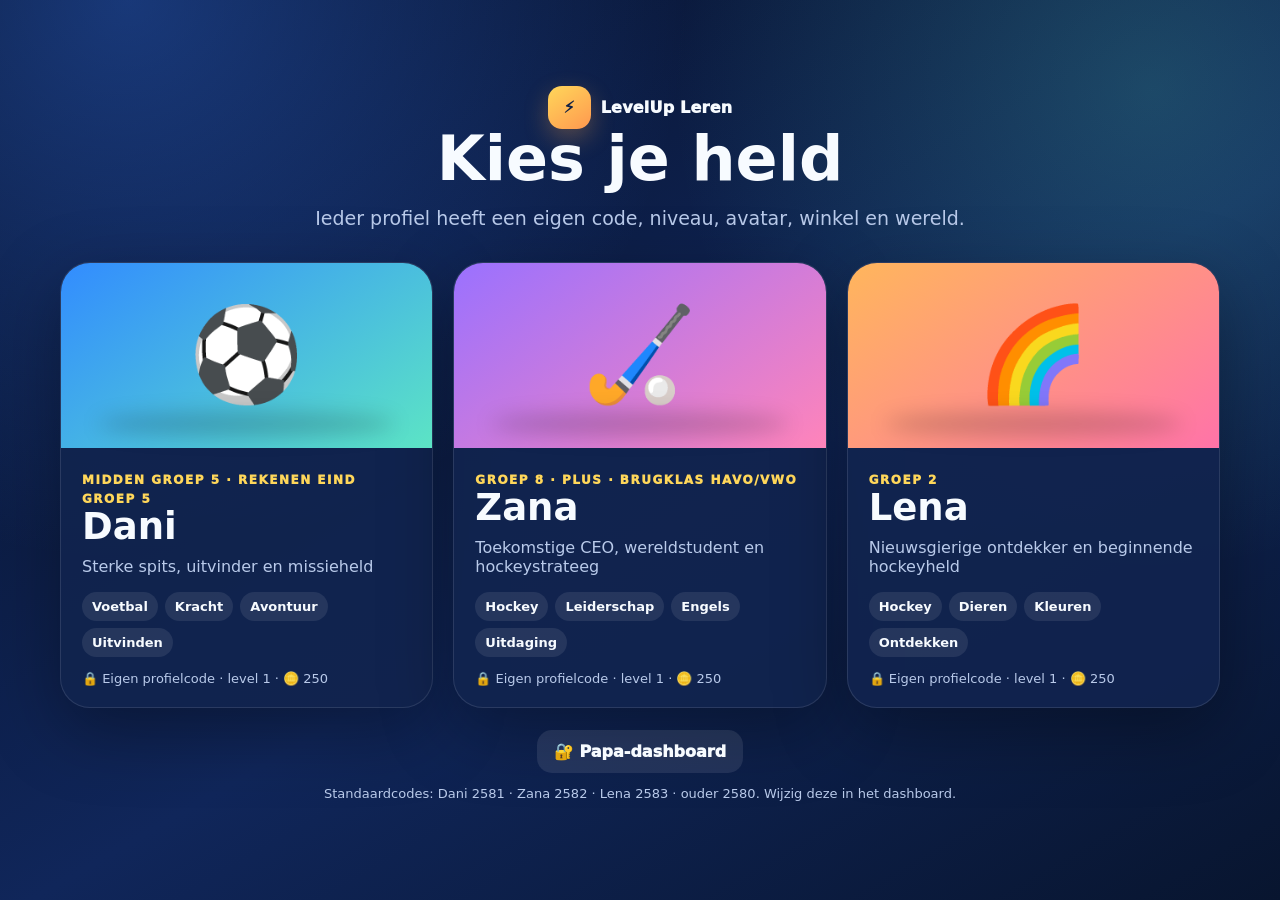
==== START-HIER.html @ 546d7b0c "v2" ====
<!doctype html>
<html lang="nl">
<head>
  <meta charset="utf-8">
  <meta name="viewport" content="width=device-width, initial-scale=1, viewport-fit=cover">
  <meta name="theme-color" content="#0b1535">
  <meta name="description" content="LevelUp Leren: adaptief leren, verhalen, spellen, avatars en een ouderdashboard voor Dani, Zana en Lena.">
  <title>LevelUp Leren</title>
  
  
  <style>:root{
 --bg:#071129;--bg2:#10265a;--panel:rgba(17,36,78,.94);--panel2:#173773;--ink:#f7fbff;--muted:#b9caea;
 --gold:#ffd75a;--mint:#56e2c1;--pink:#ff7eb3;--purple:#8f7cff;--orange:#ff984f;--red:#ff6f7f;
 --line:rgba(255,255,255,.11);--shadow:0 22px 70px rgba(0,0,0,.34);--r:24px;--nav:86px;
}
*{box-sizing:border-box}html{min-height:100%;background:var(--bg);scroll-behavior:smooth}body{margin:0;min-height:100vh;font-family:Inter,ui-rounded,"Segoe UI",system-ui,-apple-system,sans-serif;color:var(--ink);background:radial-gradient(circle at 10% 0,rgba(54,123,255,.36),transparent 35rem),radial-gradient(circle at 90% 10%,rgba(86,226,193,.2),transparent 30rem),linear-gradient(150deg,var(--bg),var(--bg2) 56%,#08152f);overflow-x:hidden}button,input,select,textarea{font:inherit}button{color:inherit}.hidden{display:none!important}a{color:inherit}.muted{color:var(--muted)}.eyebrow{font-size:12px;font-weight:950;letter-spacing:1.5px;text-transform:uppercase;color:var(--gold)}h1,h2,h3,p{margin-top:0}h1{font-size:clamp(32px,6vw,62px);line-height:.98;margin-bottom:14px}h2{font-size:clamp(24px,3.8vw,37px);line-height:1.08;margin-bottom:10px}h3{font-size:19px;margin-bottom:8px}.lead{font-size:clamp(16px,2vw,19px);line-height:1.55;color:var(--muted)}
#ambient{position:fixed;inset:0;pointer-events:none;overflow:hidden;z-index:-1}#ambient:before,#ambient:after{content:"";position:absolute;border-radius:50%;filter:blur(4px);opacity:.4;animation:drift 14s ease-in-out infinite alternate}#ambient:before{width:260px;height:260px;background:rgba(143,124,255,.18);left:-80px;top:28%}#ambient:after{width:340px;height:340px;background:rgba(86,226,193,.12);right:-140px;bottom:3%;animation-duration:19s}@keyframes drift{to{transform:translate(70px,-45px) scale(1.15)}}
.app-shell{min-height:100vh;padding-bottom:calc(var(--nav) + env(safe-area-inset-bottom))}.topbar{position:sticky;top:0;z-index:30;display:flex;align-items:center;justify-content:space-between;gap:12px;padding:max(12px,env(safe-area-inset-top)) 18px 12px;background:rgba(5,13,33,.82);backdrop-filter:blur(20px);border-bottom:1px solid var(--line)}.brand{display:flex;align-items:center;gap:10px;font-weight:950;letter-spacing:.2px}.brand-mark{width:43px;height:43px;border-radius:14px;display:grid;place-items:center;color:#102044;background:linear-gradient(145deg,var(--gold),var(--orange));box-shadow:0 9px 24px rgba(255,167,70,.3)}.top-actions,.row-actions{display:flex;gap:8px;align-items:center}.content{width:min(1240px,calc(100% - 28px));margin:0 auto;padding:24px 0 44px}.card{position:relative;background:linear-gradient(145deg,rgba(25,56,116,.96),rgba(13,31,69,.97));border:1px solid var(--line);border-radius:var(--r);box-shadow:var(--shadow);padding:22px;overflow:hidden}.card.soft{box-shadow:none;background:rgba(255,255,255,.065)}.glass{background:rgba(255,255,255,.075);border:1px solid var(--line);border-radius:18px;padding:15px}.grid-2{display:grid;grid-template-columns:1fr 1fr;gap:18px}.grid-3{display:grid;grid-template-columns:repeat(3,1fr);gap:16px}.grid-4{display:grid;grid-template-columns:repeat(4,1fr);gap:14px}.section-head{display:flex;justify-content:space-between;align-items:flex-end;gap:14px;margin:28px 2px 13px}.section-head p{margin:0}.primary,.ghost,.danger,.answer,.nav-btn,.profile-tile,.shop-item,.game-tile{border:0;cursor:pointer}.primary,.ghost,.danger{border-radius:15px;padding:12px 17px;font-weight:950;transition:.18s}.primary{background:linear-gradient(135deg,var(--gold),var(--orange));color:#16213e;box-shadow:0 10px 24px rgba(255,176,60,.26)}.primary:hover,.ghost:hover,.shop-item:hover,.game-tile:hover{transform:translateY(-2px)}.primary:disabled,.ghost:disabled{opacity:.42;cursor:not-allowed;transform:none}.ghost{background:rgba(255,255,255,.09)}.danger{background:rgba(255,111,127,.14);color:#ffd8de}.icon-btn{width:44px;height:44px;border:0;border-radius:14px;background:rgba(255,255,255,.09);font-size:20px;cursor:pointer}.pill,.tag{display:inline-flex;align-items:center;gap:6px;border-radius:99px;padding:7px 10px;background:rgba(255,255,255,.085);font-size:13px;font-weight:850}.tag-row{display:flex;flex-wrap:wrap;gap:7px}.progress{height:13px;background:rgba(255,255,255,.1);border-radius:99px;overflow:hidden}.progress>span{display:block;width:var(--w,0%);height:100%;border-radius:inherit;background:linear-gradient(90deg,var(--mint),var(--gold));transition:width .5s}.stat-grid{display:grid;grid-template-columns:repeat(4,1fr);gap:12px}.stat{background:rgba(255,255,255,.07);padding:15px;border-radius:17px}.stat strong{display:block;font-size:28px}.stat small{color:var(--muted)}
.profile-screen{min-height:100vh;display:grid;place-items:center;padding:24px}.profile-wrap{width:min(1160px,100%);text-align:center}.profile-grid{display:grid;grid-template-columns:repeat(3,1fr);gap:20px;margin-top:28px}.profile-tile{text-align:left;padding:0;border-radius:30px;overflow:hidden;background:var(--panel);border:1px solid var(--line);box-shadow:var(--shadow);transition:.2s}.profile-tile:hover{transform:translateY(-7px)}.profile-art{height:185px;display:grid;place-items:center;font-size:92px;position:relative}.profile-art:after{content:"";position:absolute;inset:auto 10% 12px;height:24px;border-radius:50%;background:rgba(0,0,0,.18);filter:blur(10px)}.profile-tile.dani .profile-art{background:linear-gradient(145deg,#328cff,#5ce4c5)}.profile-tile.zana .profile-art{background:linear-gradient(145deg,#9a71ff,#ff84ba)}.profile-tile.lena .profile-art{background:linear-gradient(145deg,#ffb65c,#ff73a8)}.profile-body{padding:21px}.lock-note{display:flex;align-items:center;gap:8px;margin-top:14px;color:var(--muted);font-size:13px}
.hero{display:grid;grid-template-columns:1.38fr .62fr;gap:18px;margin-bottom:18px}.hero-copy{min-height:260px}.hero-copy:after{content:"";position:absolute;width:250px;height:250px;right:-70px;bottom:-100px;border-radius:50%;background:radial-gradient(circle,rgba(255,215,90,.42),transparent 67%)}.hero-avatar{display:grid;place-items:center;text-align:center}.avatar-bubble{width:180px;height:180px;border-radius:50%;display:grid;place-items:center;background:linear-gradient(145deg,rgba(255,255,255,.18),rgba(255,255,255,.04));border:1px solid var(--line);position:relative}.avatar-bubble .avatar{transform:scale(1.25);animation:idle 2.6s ease-in-out infinite}@keyframes idle{50%{transform:scale(1.25) translateY(-7px) rotate(1deg)}}.hero-stats{display:grid;grid-template-columns:repeat(3,1fr);gap:10px;margin-top:18px;max-width:680px}.hero-stat{display:flex;gap:10px;align-items:center;padding:12px 13px;border-radius:17px;background:rgba(255,255,255,.075)}.hero-stat strong{display:block;font-size:21px}.hero-stat small{color:var(--muted)}
.daily-list{display:grid;gap:10px}.mission{display:grid;grid-template-columns:52px 1fr auto;gap:12px;align-items:center;padding:12px;border-radius:18px;background:rgba(255,255,255,.065);border:1px solid transparent;transition:.18s}.mission:hover{border-color:rgba(255,215,90,.35)}.mission.done{opacity:.72}.mission-icon{width:50px;height:50px;display:grid;place-items:center;border-radius:16px;background:rgba(255,255,255,.1);font-size:25px}.mission strong{display:block}.mission small{color:var(--muted)}.mission .primary,.mission .ghost{padding:9px 12px}.activity-strip{display:flex;gap:9px;overflow:auto;padding:2px 0 8px}.activity-strip::-webkit-scrollbar{height:7px}.activity-strip::-webkit-scrollbar-thumb{background:rgba(255,255,255,.15);border-radius:99px}.activity-card{min-width:190px;flex:0 0 190px;padding:16px;border-radius:18px;background:rgba(255,255,255,.065);border:1px solid var(--line);cursor:pointer;transition:.18s}.activity-card:hover{transform:translateY(-3px);background:rgba(255,255,255,.095)}.activity-card .big{font-size:38px;margin-bottom:8px}.activity-card small{color:var(--muted)}
.bottom-nav{position:fixed;z-index:40;left:50%;bottom:max(9px,env(safe-area-inset-bottom));transform:translateX(-50%);width:min(770px,calc(100% - 18px));display:grid;grid-template-columns:repeat(6,1fr);gap:4px;padding:7px;border-radius:21px;background:rgba(5,13,33,.91);border:1px solid var(--line);backdrop-filter:blur(20px);box-shadow:var(--shadow)}.nav-btn{background:transparent;color:var(--muted);border-radius:14px;padding:7px 4px;font-size:11px;font-weight:850}.nav-btn span{display:block;font-size:20px;margin-bottom:2px}.nav-btn.active{background:rgba(255,255,255,.1);color:var(--ink)}
.task-shell{width:min(980px,calc(100% - 24px));margin:0 auto;padding:18px 0 78px}.task-top{display:flex;gap:12px;align-items:center;margin-bottom:14px}.task-top .progress{flex:1}.timer{font-variant-numeric:tabular-nums;font-weight:950;min-width:66px;text-align:right}.task-card{padding:clamp(18px,4vw,34px)}.task-meta{display:flex;flex-wrap:wrap;gap:7px;margin-bottom:14px}.question-count{display:flex;gap:5px;flex-wrap:wrap;margin:12px 0 20px}.question-dot{width:18px;height:8px;border-radius:99px;background:rgba(255,255,255,.12)}.question-dot.current{background:var(--gold);transform:scaleY(1.5)}.question-dot.good{background:var(--mint)}.question-dot.bad{background:var(--red)}.question-box{font-size:clamp(25px,4vw,42px);line-height:1.18;margin:13px 0 18px}.answer-grid{display:grid;gap:10px}.answer{padding:15px 17px;text-align:left;border-radius:16px;background:rgba(255,255,255,.08);border:2px solid transparent;font-weight:850}.answer:hover{border-color:rgba(255,215,90,.42)}.answer.selected{border-color:var(--gold);background:rgba(255,215,90,.13)}.answer.correct{border-color:var(--mint);background:rgba(86,226,193,.14)}.answer.wrong{border-color:var(--red);background:rgba(255,111,127,.13)}.answer-input{width:100%;padding:16px 17px;border-radius:16px;background:rgba(4,13,33,.52);border:2px solid var(--line);color:var(--ink);font-size:22px}.feedback{margin:15px 0;padding:14px 16px;border-radius:16px;line-height:1.5}.feedback.good{background:rgba(86,226,193,.14);border:1px solid rgba(86,226,193,.35)}.feedback.bad{background:rgba(255,111,127,.12);border:1px solid rgba(255,111,127,.34)}.task-actions{display:flex;justify-content:space-between;align-items:center;gap:12px;margin-top:18px}.story{font-family:Georgia,"Times New Roman",serif;font-size:clamp(18px,2.6vw,22px);line-height:1.75;background:#fffdf4;color:#1d2a3d;padding:clamp(20px,4vw,36px);border-radius:21px;max-height:58vh;overflow:auto;box-shadow:inset 0 0 0 1px #e7dfc5}.story.zana{font-size:clamp(17px,2vw,20px);line-height:1.78}.story.lena{font-family:Inter,ui-rounded,sans-serif;font-size:clamp(22px,4vw,30px);line-height:1.6;text-align:center}.story p{margin-bottom:1.05em}.reading-tools{display:flex;flex-wrap:wrap;gap:9px;margin-top:13px}.pace{padding:9px 12px;border-radius:13px;background:rgba(255,255,255,.07);color:var(--muted)}
.focus-stage{height:min(58vh,470px);min-height:330px;position:relative;border-radius:22px;overflow:hidden;background:linear-gradient(180deg,#8cd7ff,#c7efff 53%,#73c57d 54%);border:1px solid var(--line)}.focus-target{position:absolute;width:76px;height:76px;border:0;border-radius:50%;display:grid;place-items:center;font-size:47px;background:rgba(255,255,255,.9);box-shadow:0 12px 28px rgba(0,0,0,.24);cursor:pointer;transition:left .2s,top .2s,transform .12s}.focus-target:active{transform:scale(.82)}.focus-face{animation:wobble .65s infinite alternate}@keyframes wobble{to{transform:rotate(9deg) scale(1.08)}}.focus-hud{display:grid;grid-template-columns:repeat(3,1fr);gap:10px;margin:12px 0}.focus-hud .stat{text-align:center}
.games-grid{display:grid;grid-template-columns:repeat(4,1fr);gap:14px}.game-tile{padding:18px;text-align:left;border-radius:21px;background:linear-gradient(145deg,rgba(255,255,255,.105),rgba(255,255,255,.045));border:1px solid var(--line);transition:.18s}.game-tile .big{font-size:44px}.game-board{display:grid;gap:8px;margin:20px auto;max-width:560px}.ttt{grid-template-columns:repeat(3,1fr);max-width:390px}.ttt button{aspect-ratio:1;border:0;border-radius:17px;background:rgba(255,255,255,.1);font-size:55px;cursor:pointer}.connect{grid-template-columns:repeat(7,1fr);background:#2671dd;padding:10px;border-radius:18px}.connect button{aspect-ratio:1;border:0;border-radius:50%;background:#eaf3ff;box-shadow:inset 0 3px 7px rgba(0,0,0,.2);cursor:pointer}.connect button.p1{background:#ffda4d}.connect button.p2{background:#ff6177}.sudoku{grid-template-columns:repeat(var(--n,4),1fr);max-width:520px}.sudoku input{width:100%;aspect-ratio:1;text-align:center;border:1px solid rgba(255,255,255,.18);background:rgba(255,255,255,.08);color:var(--ink);font-size:24px;border-radius:8px}.sudoku input.fixed{background:rgba(255,215,90,.18);font-weight:950}.memory{grid-template-columns:repeat(4,1fr);max-width:520px}.memory button{aspect-ratio:1;border:0;border-radius:16px;background:rgba(255,255,255,.1);font-size:34px;cursor:pointer;transform-style:preserve-3d}.memory button.open{background:rgba(255,255,255,.9)}
.market-layout{display:grid;grid-template-columns:1.15fr .85fr;gap:18px}.avatar-studio{min-height:420px;display:grid;place-items:center;background:radial-gradient(circle at 50% 35%,rgba(255,255,255,.18),transparent 13rem),linear-gradient(180deg,#88c9ff,#dccdff 52%,#f6d8bc 53%);border-radius:22px;position:relative;overflow:hidden}.avatar{width:145px;height:245px;position:relative;filter:drop-shadow(0 15px 12px rgba(0,0,0,.23))}.avatar .head{position:absolute;left:37px;top:12px;width:72px;height:83px;border-radius:48% 48% 45% 45%;background:var(--skin,#d99b6c);z-index:3}.avatar .hair{position:absolute;left:31px;top:3px;width:84px;height:44px;border-radius:50% 50% 30% 30%;background:var(--hair,#50301d);z-index:5}.avatar .eyes{position:absolute;left:49px;top:48px;width:48px;display:flex;justify-content:space-between;z-index:6}.avatar .eyes i{width:7px;height:9px;border-radius:50%;background:#17213b}.avatar .mouth{position:absolute;left:62px;top:72px;width:22px;height:8px;border-bottom:3px solid #712f3a;border-radius:50%;z-index:6}.avatar .body{position:absolute;left:24px;top:91px;width:98px;height:92px;border-radius:25px 25px 12px 12px;background:var(--top,#3179ef);z-index:2}.avatar .legs{position:absolute;left:35px;top:174px;width:76px;height:67px;background:linear-gradient(90deg,var(--bottom,#233d73) 0 42%,transparent 42% 58%,var(--bottom,#233d73) 58%);z-index:1}.avatar .arms{position:absolute;left:8px;top:102px;width:130px;height:20px;border-radius:20px;background:linear-gradient(90deg,var(--skin,#d99b6c) 0 18%,transparent 18% 82%,var(--skin,#d99b6c) 82%);z-index:1}.avatar .accessory{position:absolute;left:41px;top:30px;font-size:55px;z-index:8}.avatar .pet{position:absolute;left:104px;top:188px;font-size:45px;z-index:8}.avatar .emote{position:absolute;left:-50px;top:22px;font-size:43px;animation:floaty 1.5s ease-in-out infinite alternate}@keyframes floaty{to{transform:translateY(-12px) rotate(8deg)}}.custom-controls{display:grid;grid-template-columns:1fr 1fr;gap:10px;margin-top:14px}.shop-tabs{display:flex;gap:7px;overflow:auto;margin-bottom:13px}.shop-grid{display:grid;grid-template-columns:repeat(3,1fr);gap:10px}.shop-item{padding:14px;border-radius:18px;text-align:center;background:rgba(255,255,255,.07);border:1px solid var(--line);transition:.18s}.shop-item .art{font-size:42px;min-height:54px}.shop-item.owned{border-color:rgba(86,226,193,.5)}.shop-item.equipped{background:rgba(86,226,193,.13)}.shop-item small{display:block;color:var(--muted);margin-top:4px}.world-grid{display:grid;grid-template-columns:repeat(5,1fr);gap:8px;min-height:360px;padding:14px;border-radius:22px;background:linear-gradient(#87d1ff 0 47%,#73bf70 48%);position:relative}.world-cell{min-height:82px;border:2px dashed rgba(255,255,255,.38);border-radius:14px;display:grid;place-items:center;font-size:42px;background:rgba(255,255,255,.08);cursor:pointer}.inventory{display:flex;gap:8px;overflow:auto;padding:8px 0}.inventory button{min-width:76px;padding:9px;border:0;border-radius:14px;background:rgba(255,255,255,.09);font-size:31px;cursor:pointer}.inventory button.selected{box-shadow:inset 0 0 0 3px var(--gold)}
.alert{padding:13px 15px;border-radius:16px;margin:9px 0;display:grid;grid-template-columns:auto 1fr auto;gap:11px;align-items:center}.alert.red{background:rgba(255,111,127,.13);border:1px solid rgba(255,111,127,.34)}.alert.amber{background:rgba(255,215,90,.12);border:1px solid rgba(255,215,90,.3)}.alert.green{background:rgba(86,226,193,.12);border:1px solid rgba(86,226,193,.3)}.traffic{width:16px;height:16px;border-radius:50%;background:currentColor}.table-wrap{overflow:auto;border-radius:17px}table{width:100%;border-collapse:collapse;min-width:780px}th,td{padding:12px 11px;text-align:left;border-bottom:1px solid rgba(255,255,255,.08)}th{font-size:12px;color:var(--muted);text-transform:uppercase;letter-spacing:.8px}.mini-chart{height:120px;display:flex;align-items:flex-end;gap:6px;padding-top:10px}.mini-chart i{flex:1;min-width:8px;border-radius:7px 7px 2px 2px;background:linear-gradient(var(--gold),var(--orange));height:var(--h,10%);position:relative}.mini-chart i:hover:after{content:attr(data-v);position:absolute;bottom:100%;left:50%;transform:translateX(-50%);background:#fff;color:#17213e;padding:4px 6px;border-radius:7px;font-size:11px;white-space:nowrap}.settings-grid{display:grid;grid-template-columns:1fr 1fr;gap:14px}label{display:grid;gap:7px;font-weight:850}label small{font-weight:500;color:var(--muted)}input,select,textarea{border:1px solid var(--line);border-radius:13px;padding:12px;background:#0b214e;color:var(--ink)}.toggle{display:flex;justify-content:space-between;align-items:center;gap:12px;padding:13px;border-radius:15px;background:rgba(255,255,255,.06)}
.modal-backdrop{position:fixed;inset:0;z-index:100;background:rgba(2,8,24,.8);backdrop-filter:blur(12px);display:grid;place-items:center;padding:20px}.modal{width:min(580px,100%);max-height:90vh;overflow:auto;text-align:center}.pin-dots{display:flex;justify-content:center;gap:10px;margin:18px 0}.pin-dot{width:17px;height:17px;border-radius:50%;background:rgba(255,255,255,.15)}.pin-dot.filled{background:var(--gold)}.keypad{display:grid;grid-template-columns:repeat(3,1fr);gap:9px;max-width:340px;margin:0 auto}.keypad button{height:58px;border:0;border-radius:16px;background:rgba(255,255,255,.09);font-size:22px;font-weight:950;cursor:pointer}.reward{position:fixed;inset:0;z-index:110;display:grid;place-items:center;background:rgba(2,8,24,.78);backdrop-filter:blur(12px);padding:20px}.reward-box{text-align:center;width:min(590px,100%)}.reward-icon{font-size:95px;animation:reward .8s both}@keyframes reward{0%{transform:scale(.1) rotate(-20deg)}65%{transform:scale(1.25) rotate(8deg)}100%{transform:scale(1)}}.confetti{position:fixed;top:-25px;width:10px;height:18px;border-radius:3px;z-index:120;animation:fall 1.8s linear forwards}@keyframes fall{to{transform:translateY(110vh) rotate(720deg)}}.coin-fly{position:fixed;z-index:130;font-size:28px;animation:coinFly .9s ease-in forwards}@keyframes coinFly{to{transform:translate(42vw,-48vh) scale(.4) rotate(360deg);opacity:0}}.toast{position:fixed;z-index:150;left:50%;bottom:95px;transform:translate(-50%,28px);opacity:0;pointer-events:none;max-width:calc(100% - 26px);background:#fff;color:#15213f;padding:12px 16px;border-radius:14px;box-shadow:var(--shadow);font-weight:850;transition:.22s}.toast.show{opacity:1;transform:translate(-50%,0)}
@media(max-width:980px){.grid-4,.games-grid{grid-template-columns:repeat(2,1fr)}.market-layout{grid-template-columns:1fr}.profile-grid{grid-template-columns:1fr 1fr}.hero{grid-template-columns:1fr}.hero-avatar{display:none}.shop-grid{grid-template-columns:repeat(4,1fr)}}
@media(max-width:720px){:root{--nav:78px}.content{width:calc(100% - 18px);padding-top:14px}.topbar{padding-left:10px;padding-right:10px}.card{padding:17px;border-radius:20px}.grid-2,.grid-3{grid-template-columns:1fr}.stat-grid{grid-template-columns:1fr 1fr}.profile-grid{grid-template-columns:1fr}.profile-art{height:145px}.profile-tile{display:grid;grid-template-columns:135px 1fr}.profile-art{height:100%}.hero-stats{grid-template-columns:1fr}.bottom-nav{grid-template-columns:repeat(6,1fr);width:calc(100% - 12px);padding:5px}.nav-btn{font-size:9px}.nav-btn span{font-size:19px}.mission{grid-template-columns:45px 1fr auto}.mission-icon{width:43px;height:43px}.task-actions{flex-direction:column;align-items:stretch}.task-actions button{width:100%}.games-grid,.grid-4{grid-template-columns:1fr 1fr}.shop-grid{grid-template-columns:repeat(3,1fr)}.world-cell{min-height:60px;font-size:32px}.settings-grid{grid-template-columns:1fr}.custom-controls{grid-template-columns:1fr}.story{max-height:62vh}.focus-stage{min-height:390px}}
@media(max-width:430px){.profile-tile{grid-template-columns:100px 1fr}.profile-art{font-size:60px}.profile-body{padding:16px}.games-grid,.grid-4,.shop-grid{grid-template-columns:1fr 1fr}.stat-grid{gap:8px}.stat{padding:12px}.stat strong{font-size:23px}.world-grid{grid-template-columns:repeat(4,1fr)}.bottom-nav .nav-btn:nth-child(5){display:none}.bottom-nav{grid-template-columns:repeat(5,1fr)}}
@media(prefers-reduced-motion:reduce){*,*:before,*:after{animation-duration:.001ms!important;transition-duration:.001ms!important}}
.alert.red .traffic{background:var(--red)}.alert.amber .traffic{background:var(--gold)}.alert.green .traffic{background:var(--mint)}
.activity-card strong,.activity-card small{display:block}
@media(max-width:720px){.section-head{flex-direction:column;align-items:flex-start}.section-head>p{max-width:100%}}
@media(max-width:430px){.bottom-nav .nav-btn:nth-child(5){display:block}.bottom-nav{grid-template-columns:repeat(6,1fr)}.nav-btn{font-size:8px;padding-left:1px;padding-right:1px}.nav-btn span{font-size:18px}}
</style>
</head>
<body>
  <div id="ambient" aria-hidden="true"></div>
  <div id="app"></div>
  <div id="modal-root"></div>
  <div id="toast" class="toast" role="status" aria-live="polite"></div>
  <script>"use strict";
(function(){
const hash=s=>{let h=2166136261;for(let i=0;i<s.length;i++){h^=s.charCodeAt(i);h=Math.imul(h,16777619)}return h>>>0};
const rng=seed=>()=>((seed=Math.imul(seed,1664525)+1013904223>>>0)/4294967296);
const pick=(r,a)=>a[Math.floor(r()*a.length)];
const shuffle=(r,a)=>{a=[...a];for(let i=a.length-1;i>0;i--){const j=Math.floor(r()*(i+1));[a[i],a[j]]=[a[j],a[i]]}return a};
const mc=(q,answer,distractors,explain,kind="begrip")=>({q,answer,options:shuffle(rng(hash(q+answer)),[answer,...distractors.filter(x=>x!==answer).slice(0,3)]),explain,kind});

const PROFILE_META={
 dani:{name:"Dani",age:8,grade:"midden groep 5 · rekenen eind groep 5",icon:"⚽",subtitle:"Sterke spits, uitvinder en missieheld",accent:"#46d6bd",subjects:["reading","spelling","math"],subjectLabels:{reading:"Begrijpend lezen",spelling:"Spelling",math:"Rekenen"},subjectIcons:{reading:"📖",spelling:"✍️",math:"🧮"},daily:["reading","spelling","math","reading","spelling"],free:["reading","spelling","math","logic","english","world","focus"],tags:["Voetbal","Kracht","Avontuur","Uitvinden"]},
 zana:{name:"Zana",age:11,grade:"groep 8 · plus · brugklas HAVO/VWO",icon:"🏑",subtitle:"Toekomstige CEO, wereldstudent en hockeystrateeg",accent:"#a87cff",subjects:["reading","language","math","english","world","science","critical"],subjectLabels:{reading:"Begrijpend lezen",language:"Taal & spelling",math:"Rekenen",english:"Engels",world:"Wereldoriëntatie",science:"Wetenschap",critical:"Kritisch denken"},subjectIcons:{reading:"📚",language:"🖋️",math:"📊",english:"🇬🇧",world:"🌍",science:"🔬",critical:"🧠"},daily:["reading","math","language","reading","english","critical"],free:["reading","language","math","english","world","science","critical","finance","focus"],tags:["Hockey","Leiderschap","Engels","Uitdaging"]},
 lena:{name:"Lena",age:5,grade:"groep 2",icon:"🌈",subtitle:"Nieuwsgierige ontdekker en beginnende hockeyheld",accent:"#ff8bb6",subjects:["story","letters","counting","shapes"],subjectLabels:{story:"Luisterverhaal",letters:"Letters & klanken",counting:"Tellen",shapes:"Vormen & patronen"},subjectIcons:{story:"📕",letters:"🔤",counting:"🔢",shapes:"🧩"},daily:["story","letters","counting","shapes"],free:["story","letters","counting","shapes","memory","focus"],tags:["Hockey","Dieren","Kleuren","Ontdekken"]}
};

const ACTIVITY_META={
 reading:{icon:"📖",title:"Verhalenkluis",desc:"Een nieuw verhaal met inhoudelijke vragen"},story:{icon:"📕",title:"Luister & kijk",desc:"Kort verhaal met duidelijke vragen"},spelling:{icon:"✍️",title:"Spellingarena",desc:"12 heldere zinnen en woordvragen"},language:{icon:"🖋️",title:"Taalstudio",desc:"12 taal-, spelling- en redactievraagstukken"},math:{icon:"🧮",title:"Rekenrace 20",desc:"20 gevarieerde sommen met timer"},letters:{icon:"🔤",title:"Letterfeest",desc:"Klanken, beginletters en rijm"},counting:{icon:"🔢",title:"Telavontuur",desc:"Tellen, vergelijken en kleine sommen"},shapes:{icon:"🧩",title:"Patroonpret",desc:"Vormen, kleuren en logische reeksen"},english:{icon:"🇬🇧",title:"English Quest",desc:"Woordenschat, grammatica en tekst"},world:{icon:"🌍",title:"Wereldlab",desc:"Aardrijkskunde, geschiedenis en maatschappij"},science:{icon:"🔬",title:"Science Lab",desc:"Onderzoeken, verklaren en redeneren"},critical:{icon:"🧠",title:"Denk als een onderzoeker",desc:"Bronnen, argumenten en logica"},finance:{icon:"💼",title:"Junior CEO",desc:"Geld, plannen, winst en keuzes"},logic:{icon:"🧩",title:"Breinbrekers",desc:"Logica, reeksen en ruimtelijk denken"},memory:{icon:"🃏",title:"Memory",desc:"Zoek dezelfde plaatjes"},focus:{icon:"👾",title:"Focus Arcade",desc:"Klik, rem af en reageer slim"}
};

const daniThemes=[
 {title:"de finale onder de lichtmasten",place:"een stadion aan de rand van de stad",goal:"de finale van een internationaal jeugdtoernooi winnen",problem:"de tegenstander steeds met twee verdedigers op hem doordekte",clue:"de rechtsback telkens te vroeg naar binnen stapte",plan:"eerst uit de spits wegzakken en daarna buitenom diepgaan",result:"een beslissende assist en later het winnende doelpunt",word:["compact","dapper"]},
 {title:"het geheim van de verdwenen beker",place:"het clubhuis na een bloedstollende wedstrijd",goal:"de kampioensbeker terugvinden vóór de huldiging",problem:"de beker spoorloos was en iedereen door elkaar begon te praten",clue:"er glimmende modderspetters richting het oude materiaalhok liepen",plan:"de aanwijzingen rustig in volgorde zetten",result:"de beker achter een stapel pionnen werd gevonden",word:["aanwijzing","onrust"]},
 {title:"de Afleidings-Alien in de dug-out",place:"een uitwedstrijd tegen de koploper",goal:"het tactische plan van de coach precies uitvoeren",problem:"een denkbeeldige alien hem aan auto’s, haaien en chips liet denken",clue:"zijn focusknop hem hielp drie kernwoorden te onthouden",plan:"stoppen, ademen en de eerstvolgende actie hardop noemen",result:"hij op het juiste moment vrijliep en scoorde",word:["concentratie","beslissend"]},
 {title:"het voetbalveld op Mars",place:"een trainingsbasis op Mars in het jaar 2048",goal:"de eerste interplanetaire voetbalwedstrijd spelen",problem:"de lage zwaartekracht elke sprong veel hoger maakte",clue:"een zachte pass langer bleef zweven dan een harde lage pass",plan:"korter passen en eerder naar de landingsplek bewegen",result:"Nederland de Mars Cup won",word:["zwaartekracht","voorspellen"]},
 {title:"de haai bij het trainingskamp",place:"een zonnig eiland waar het team op trainingskamp was",goal:"een conditietraining langs de kust voltooien",problem:"een grote donkere vin vlak bij de boeien opdook",clue:"de vin regelmatig verdween en twee kleine vinnen ernaast verschenen",plan:"de badmeester waarschuwen en op veilige afstand observeren",result:"het een groep vriendelijke dolfijnen bleek te zijn",word:["observeren","voorzichtig"]},
 {title:"de uitvinding die Oranje sneller maakte",place:"het innovatiecentrum van de KNVB",goal:"een hulpmiddel ontwerpen dat spelers beter laat kijken",problem:"vermoeide spelers alleen nog naar de bal keken",clue:"een korte trilling genoeg was om spelers aan hun omgeving te herinneren",plan:"een eenvoudige polsband bouwen die geen antwoorden voorspelde",result:"het team sneller vrije ruimte herkende",word:["innovatie","waarnemen"]},
 {title:"de karatekeeper",place:"een sportkamp met voetbal en karate",goal:"een penaltytoernooi winnen zonder wild te schieten",problem:"de keeper met snelle karatebewegingen iedereen afleidde",clue:"de keeper vlak vóór het schot altijd één schouder liet zakken",plan:"lang wachten, rustig kijken en laag naar de andere hoek schieten",result:"Dani drie strafschoppen achter elkaar scoorde",word:["beheersing","misleiden"]},
 {title:"het kasteeltoernooi",place:"een oud kasteel met een voetbalveld op de binnenplaats",goal:"de Gouden Ridderbal veroveren",problem:"de bal steeds in een smalle gracht naast het veld belandde",clue:"een lage pass over het midden veel veiliger was",plan:"minder hard en nauwkeuriger samenspelen",result:"het team zonder balverlies de finale won",word:["nauwkeurig","strategie"]},
 {title:"de race tegen de Lamborghini",place:"een afgesloten testbaan naast een voetbalacademie",goal:"een sportauto laten stoppen met een zelfbedachte veiligheidssensor",problem:"de sensor alleen reageerde wanneer het object recht voor de auto stond",clue:"voetballers juist schuin en onverwacht bewegen",plan:"drie sensoren in een waaier plaatsen",result:"de auto ruim op tijd remde en Dani’s ontwerp een prijs won",word:["sensor","prototype"]},
 {title:"de dinosaurus achter het doel",place:"een avonturenpark waar een jeugdtoernooi werd gehouden",goal:"de kwartfinale afmaken ondanks vreemde geluiden",problem:"achter het doel een enorme mechanische dinosaurus plotseling begon te brullen",clue:"het brullen telkens precies na een fluitsignaal startte",plan:"het geluid als vast startsein gebruiken in plaats van ervan te schrikken",result:"Dani juist sneller reageerde en twee keer scoorde",word:["mechanisch","reageren"]},
 {title:"de sneeuwfinale",place:"een bergdorp waar onverwacht sneeuw viel",goal:"de laatste wedstrijd van het wintertoernooi spelen",problem:"de bal op het gladde veld doorschoof",clue:"zachte passes en kleine passen meer controle gaven",plan:"het tempo verlagen en als team dichter bij elkaar spelen",result:"een slimme combinatie het winnende doelpunt opleverde",word:["controle","aanpassen"]},
 {title:"de nacht in het verlaten stadion",place:"een oud stadion tijdens een stroomstoring",goal:"Lena’s verloren hockeytasje terugvinden",problem:"in de donkere gangen vreemde schaduwen bewogen",clue:"de schaduwen steeds gelijk met de noodlamp draaiden",plan:"met Zana een route tekenen en per vak zoeken",result:"het tasje bij de spelerstunnel lag en de ‘monsters’ vlaggen bleken",word:["schaduw","systematisch"]}
];
const daniSide=["Zana","Lena","papa Jonathan","moeder Lana","zijn beste teamgenoot","coach Sam"];
const daniWeather=["frisse ochtendlucht","warme zon","dreigende wolken","harde wind","lichte regen","heldere sterrenhemel"];
const daniTwists=["Toen leek alles plotseling mis te gaan","Net op het moment dat Dani wilde versnellen","Vlak voor de belangrijkste actie","Iedereen keek naar Dani, maar hij keek juist om zich heen","De eerste oplossing werkte niet","Een onverwacht geluid veranderde de situatie"];

function daniStory(seed,level=3){
 const r=rng(hash("dani"+seed)),t=pick(r,daniThemes),side=pick(r,daniSide),weather=pick(r,daniWeather),twist=pick(r,daniTwists),focus=pick(r,["kijken, denken, doen","stoppen, ademen, kiezen","bal, ruimte, team","rust, richting, actie"]);
 const storyCode=hash(seed).toString(36).toUpperCase();
 const title=`Dani en ${t.title}`;
 const paras=[
 `De ${weather} hing boven ${t.place}. Op het digitale bord stond missiecode ${storyCode}. Dani trok zijn veters stevig aan. Vandaag wilde hij ${t.goal}. Hij voelde zich sterk, want hij had goed getraind en wist dat inzet vaak belangrijker is dan meteen alles perfect kunnen. ${side} gaf hem een boks en zei dat hij vooral goed moest blijven kijken.`,
 `Al snel ontstond er een probleem: ${t.problem}. Dani merkte dat zijn hoofd sneller wilde handelen dan verstandig was. Even dacht hij aan een glimmende sportauto die langs de lijn stond, aan een enge film en zelfs aan de vraag hoeveel pannenkoeken er in een voetbaltas zouden passen. Hij grinnikte. De Afleidings-Alien was weer langsgekomen.`,
 `${twist}. Dani drukte zijn duim tegen zijn wijsvinger, zijn geheime focusknop. Hij zei in zichzelf: “${focus}.” Daarna bekeek hij de situatie opnieuw. Toen zag hij dat ${t.clue}. Dat was geen toeval, maar een aanwijzing.`,
 `Dani overlegde kort met ${side}. Samen besloten ze ${t.plan}. De eerste poging lukte nog niet helemaal. In plaats van boos te worden, vroeg Dani zich af wat er precies misging. Hij veranderde één klein onderdeel van het plan en probeerde het opnieuw.`,
 `Nu werkte het wel. ${t.result}. Dani juichte, maar hij wist dat het succes niet alleen door kracht kwam. Hij had zijn aandacht teruggehaald, een patroon ontdekt en samengewerkt. Dat voelde bijna net zo goed als zelf het mooiste doelpunt maken.`,
 `Later thuis vertelde hij aan Lana en Jonathan wat er was gebeurd. Lena maakte er meteen een wild verhaal van waarin een haai, een dinosaurus en een keeper samen in een Lamborghini wegreden. Zana lachte. Dani schreef in zijn uitvindersboek: “Een doorzetter probeert niet blind hetzelfde. Hij kijkt wat er gebeurt en past zijn plan aan.”`
 ];
 const qs=[
  mc("Waar speelt het belangrijkste deel van het verhaal zich af?",t.place,daniThemes.filter(x=>x.place!==t.place).slice(0,3).map(x=>x.place),"De plaats wordt direct in de eerste alinea genoemd.","letterlijk"),
  mc("Wat was het belangrijkste probleem?",t.problem,daniThemes.filter(x=>x.problem!==t.problem).slice(0,3).map(x=>x.problem),"Dit probleem zorgt ervoor dat Dani zijn aanpak moet veranderen.","letterlijk"),
  mc("Welke aanwijzing hielp Dani verder?",t.clue,daniThemes.filter(x=>x.clue!==t.clue).slice(0,3).map(x=>x.clue),"Dani keek opnieuw en ontdekte dit patroon.","verband"),
  mc("Welke eigenschap laat Dani vooral zien?","Hij blijft rustig onderzoeken en past zijn plan aan.",["Hij wacht tot iemand anders alles oplost.","Hij gebruikt alleen zijn spierkracht.","Hij doet steeds precies hetzelfde zonder te kijken."],"Doorzetten betekent hier: leren van wat er gebeurt en gericht opnieuw proberen.","afleiden"),
  mc("Wat is de hoofdgedachte?","Goed kijken, samenwerken en bijsturen helpt bij een moeilijk probleem.",["De sterkste speler moet altijd zelf scoren.","Afleiding kan nooit worden gestopt.","Een wedstrijd is alleen leuk wanneer alles meteen lukt."],"Deze boodschap komt terug in het probleem, het plan en de afloop.","hoofdgedachte"),
  mc(`Wat betekent “${t.word[0]}” in deze tekst het best?`,vocabMeaning(t.word[0]),vocabDistractors(t.word[0]),`De betekenis past bij de manier waarop het woord in het verhaal wordt gebruikt.`,"woordenschat")
 ];
 return{title,story:paras.join("\n\n"),questions:qs,level,genre:"voetbalavontuur",estimatedWords:paras.join(" ").split(/\s+/).length,seed};
}
function vocabMeaning(w){const d={compact:"dicht bij elkaar",dapper:"moedig",aanwijzing:"iets dat helpt om een oplossing te vinden",onrust:"een toestand waarin mensen niet kalm zijn",concentratie:"je aandacht bij één ding houden",beslissend:"heel belangrijk voor de afloop",zwaartekracht:"de kracht die dingen naar een planeet trekt",voorspellen:"vooraf bedenken wat waarschijnlijk gebeurt",observeren:"aandachtig bekijken",voorzichtig:"met aandacht voor gevaar",innovatie:"een nieuwe nuttige uitvinding of aanpak",waarnemen:"met je zintuigen opmerken",beheersing:"jezelf rustig kunnen sturen",misleiden:"iemand iets anders laten denken",nauwkeurig:"heel precies",strategie:"een doordacht plan",sensor:"onderdeel dat iets in de omgeving meet",prototype:"eerste proefmodel",mechanisch:"werkend met een machine",reageren:"iets doen als antwoord op wat gebeurt",controle:"de situatie kunnen sturen",aanpassen:"veranderen zodat iets beter past",schaduw:"donkere vorm doordat licht wordt tegengehouden",systematisch:"volgens een vaste, slimme volgorde"};return d[w]||"precies passend bij de situatie"}
function vocabDistractors(w){return shuffle(rng(hash(w)),["zo hard mogelijk bewegen","zonder nadenken beginnen","iets dat alleen in een droom bestaat","een toevallig geluid"]);}

const zanaDomains=[
 {domain:"duurzame campus",setting:"een internationale universiteit in Londen",issue:"of een oud gebouw moest worden gerenoveerd of vervangen door een energiepositieve nieuwbouw",data:"renovatie veroorzaakte nu 38 procent minder uitstoot, terwijl nieuwbouw na zeventien jaar netto gunstiger werd",stake:"studenten, omwonenden en het universiteitsbestuur",bias:"de bouwer alleen de besparing na twintig jaar benadrukte",decision:"een combinatie van renovatie en één kleiner nieuw gebouw",concept:"tijdshorizon"},
 {domain:"hockeydata",setting:"een Europees jeugdtoernooi in Antwerpen",issue:"of spelers op basis van statistieken of observaties geselecteerd moesten worden",data:"de speler met de meeste balcontacten leverde niet de meeste gevaarlijke aanvallen op",stake:"trainers, speelsters en data-analisten",bias:"de meetmethode acties zonder bal nauwelijks registreerde",decision:"data te combineren met video en gesprekken",concept:"meetbaarheid"},
 {domain:"start-up en privacy",setting:"een jongerencongres in Amsterdam",issue:"of een studie-app aandacht mocht meten via camera en microfoon",data:"de proefgroep gemiddeld twaalf procent langer doorwerkte, maar een derde zich bekeken voelde",stake:"leerlingen, ouders, scholen en de ontwikkelaar",bias:"de ontwikkelaar alleen succesvolle gebruikers in advertenties liet zien",decision:"alleen lokale meting zonder beelden op te slaan en altijd met toestemming",concept:"proportionaliteit"},
 {domain:"medisch onderzoek",setting:"een universitair ziekenhuis in Oxford",issue:"of een veelbelovende behandeling versneld beschikbaar moest komen",data:"een kleine studie verbetering liet zien, maar zeldzame bijwerkingen nog onvoldoende kon uitsluiten",stake:"patiënten, artsen, onderzoekers en toezichthouders",bias:"een patiëntenvereniging de mogelijke winst zwaarder woog dan de onzekerheid",decision:"beperkte toegang binnen een streng vervolgonderzoek",concept:"onzekerheid"},
 {domain:"maatschappelijke media",setting:"een redactielokaal in New York",issue:"of een spectaculair filmpje direct gepubliceerd kon worden",data:"het filmpje miljoenen keren was gedeeld, maar tijd, locatie en maker niet waren bevestigd",stake:"kijkers, betrokken personen en journalisten",bias:"populariteit ten onrechte als bewijs van betrouwbaarheid werd gebruikt",decision:"publicatie uit te stellen en eerst twee onafhankelijke bronnen te zoeken",concept:"bronverificatie"},
 {domain:"internationaal studeren",setting:"een scholenbeurs met universiteiten uit de Verenigde Staten en het Verenigd Koninkrijk",issue:"welke opleiding het best paste bij ambitie, kosten en welzijn",data:"de duurste opleiding het sterkste netwerk bood, maar ook de hoogste schuld en grootste afstand tot familie",stake:"Zana, haar gezin en toekomstige studiegenoten",bias:"ranglijsten vooral onderzoeksreputatie maten en minder het dagelijkse onderwijs",decision:"criteria te wegen en meerdere studenten persoonlijk te spreken",concept:"afwegingskader"},
 {domain:"bedrijfsovername",setting:"een fictieve sportkledingonderneming",issue:"of snelle groei door een overname verstandig was",data:"de omzet kon verdubbelen, terwijl de schuld verdrievoudigde en twee bedrijfsculturen sterk verschilden",stake:"medewerkers, klanten, aandeelhouders en leveranciers",bias:"de verkoper alleen optimistische synergieën presenteerde",decision:"een kleinere samenwerking te testen voordat een volledige overname werd gedaan",concept:"risicobeheersing"},
 {domain:"klimaatadaptatie",setting:"een kuststad in Kroatië",issue:"hoe de stad zich tegen hitte en wateroverlast moest beschermen",data:"bomen verkoeling gaven maar jaren nodig hadden, terwijl technische koeling snel werkte maar veel energie gebruikte",stake:"bewoners, toeristen, ondernemers en de gemeente",bias:"elk voorstel vooral zijn eigen meetbare voordeel liet zien",decision:"schaduw, groen, wateropvang en gerichte techniek te combineren",concept:"systeembenadering"},
 {domain:"kunstmatige intelligentie",setting:"een debat op een middelbare school",issue:"of AI een eerste versie van werkstukken mocht schrijven",data:"leerlingen sneller begonnen, maar soms fouten overnamen zonder controle",stake:"leerlingen, docenten, ouders en softwaremakers",bias:"voorstanders tijdwinst telden en tegenstanders vooral de slechtste voorbeelden gebruikten",decision:"AI alleen als denkpartner toe te staan met broncontrole en een reflectie op eigen keuzes",concept:"verantwoordelijkheid"},
 {domain:"topsport en welzijn",setting:"een nationale hockeyacademie",issue:"of extra trainingsuren altijd tot betere prestaties leiden",data:"techniek eerst verbeterde, maar slaaptekort daarna reactietijd en motivatie verslechterde",stake:"sporters, coaches, ouders en medische staf",bias:"selectiemomenten korte prestaties zwaarder lieten wegen dan duurzame ontwikkeling",decision:"trainingsbelasting individueel te plannen en herstel mee te meten",concept:"duurzame prestatie"},
 {domain:"democratisch bestuur",setting:"een jongerenraad in Den Haag",issue:"hoe scholieren invloed konden krijgen op gemeentelijk beleid",data:"online stemmen veel deelnemers trok, maar vooral jongeren bereikte die al politiek geïnteresseerd waren",stake:"jongeren, scholen, gemeenteraad en buurtorganisaties",bias:"een hoge opkomst werd verward met een representatieve uitslag",decision:"online stemmen te combineren met gelote panels en schoolgesprekken",concept:"representativiteit"},
 {domain:"persoonlijke financiën",setting:"een ondernemerschapswedstrijd",issue:"hoe winst, groei en maatschappelijke waarde moesten worden verdeeld",data:"een goedkoop product snel winst gaf, terwijl een duurzamer ontwerp later lagere kosten en sterkere klantloyaliteit kon opleveren",stake:"oprichters, klanten, investeerders en producenten",bias:"de jury alleen het eerste verkoopjaar vergeleek",decision:"een meerjarenbegroting met verschillende scenario’s te maken",concept:"scenarioanalyse"}
];
const zanaRoles=["projectleider","kritische verslaggever","teamcaptain","junior-bestuurder","onderzoeker","onderhandelaar"];
const zanaComplications=["halverwege een nieuwe dataset verscheen","een belangrijke bron zijn eerdere uitspraak corrigeerde","de groep sterk verdeeld raakte","een deadline onverwacht werd vervroegd","een journalist een te eenvoudige conclusie publiceerde","een belanghebbende niet aan het eerste overleg had deelgenomen"];
const zanaOpeners=["Zana had geleerd dat een overtuigend antwoord niet automatisch een goed antwoord is.","De vergadering begon met een eenvoudige vraag die al snel ingewikkelder bleek.","Op papier leek de keuze overzichtelijk; in werkelijkheid botsten verschillende waarden.","Zana was niet de oudste deelnemer, maar wel degene die als eerste vroeg hoe de cijfers waren verzameld.","Iedereen wilde snel beslissen, terwijl Zana juist wilde weten welke aannames onder het voorstel lagen."];
function zanaStory(seed,level=5){
 const r=rng(hash("zana"+seed)),d=pick(r,zanaDomains),role=pick(r,zanaRoles),comp=pick(r,zanaComplications),open=pick(r,zanaOpeners);
 const storyCode=hash(seed).toString(36).toUpperCase();
 const title=`Zana en het dilemma van ${d.domain}`;
 const paras=[
 `${open} Het projectdossier droeg code ${storyCode}. Als ${role} werkte ze in ${d.setting} aan een vraagstuk: ${d.issue}. Het onderwerp paste bij haar ambitie om later leiding te geven, maar ze wist dat leiderschap niet betekent dat je als eerste het hardst praat. Het betekent dat je de juiste vragen stelt, belangen onderscheidt en verantwoordelijkheid neemt voor gevolgen die pas later zichtbaar worden.`,
 `De eerste presentatie leek duidelijk. Uit de cijfers bleek dat ${d.data}. Een deel van de groep wilde daarom onmiddellijk kiezen. Zana noteerde echter niet alleen de uitkomst, maar ook de gebruikte periode, de omvang van de onderzoeksgroep en wat buiten de meting was gebleven. Zij vroeg: “Wanneer noemen wij dit succes, voor wie, en over welke termijn?”`,
 `Die vraag veranderde het gesprek. De belangrijkste betrokkenen waren ${d.stake}. Hun belangen overlapten deels, maar niet volledig. Een oplossing kon financieel aantrekkelijk zijn en tegelijk extra risico of ongelijkheid veroorzaken. Zana maakte daarom een tabel met vier kolommen: voordeel, nadeel, onzekerheid en omkeerbaarheid. Een besluit dat later gemakkelijk kon worden aangepast, mocht volgens haar met iets meer onzekerheid worden getest dan een onomkeerbare keuze.`,
 `Vervolgens ontdekte ze een vertekening: ${d.bias}. Dat betekende niet automatisch dat de gepresenteerde informatie onwaar was. Wel betekende het dat de selectie van feiten de lezer in één richting kon duwen. Zana zocht de oorspronkelijke bron, controleerde definities en vergeleek de cijfers met een onafhankelijke publicatie.`,
 `Toen ${comp}, moest de groep opnieuw bepalen welke informatie zwaar woog. Sommige deelnemers vonden dat twijfel vooral vertraging veroorzaakte. Zana antwoordde dat zorgvuldig denken iets anders is dan eindeloos uitstellen. Zij stelde een beslisgrens voor: welke feiten moesten zeker zijn, welke onzekerheden konden worden gevolgd en bij welk signaal zou het besluit opnieuw worden bekeken?`,
 `Voordat de groep koos, formuleerde Zana bewust het sterkste tegenargument tegen haar eigen voorkeur. Dat vond ze ongemakkelijk, maar juist nuttig. Een plan wordt niet sterker doordat je kritiek ontwijkt; het wordt sterker wanneer je laat zien welke kritiek terecht is en welke aanvullende waarborgen nodig zijn. De groep onderzocht daarom ook een alternatief scenario waarin de omstandigheden ongunstiger uitpakten dan verwacht.`,
 `Ze bespraken vervolgens wie de kosten zou dragen wanneer het plan mislukte en wie het meeste voordeel kreeg wanneer het wel lukte. Die verdelingsvraag bleek minstens zo belangrijk als het gemiddelde resultaat. Een positieve totaalscore kon namelijk verbergen dat één groep vrijwel alle nadelen droeg. Zana stelde daarom voor om niet alleen gemiddelden, maar ook verschillen tussen groepen te rapporteren.`,
 `Op basis daarvan koos de groep ervoor ${d.decision}. De keuze was minder spectaculair dan het eerste voorstel, maar beter uitlegbaar. Bovendien bevatte het besluit vaste evaluatiemomenten. Zo kon de groep leren van de werkelijkheid in plaats van te doen alsof alle gevolgen vooraf bekend waren.`,
 `Na afloop schreef Zana in haar notitieboek dat het kernbegrip van deze opdracht “${d.concept}” was. Ze begreep dat volwassen keuzes zelden bestaan uit een simpele tegenstelling tussen goed en fout. Vaak gaat het om de kwaliteit van criteria, de betrouwbaarheid van informatie, de verdeling van voor- en nadelen en de bereidheid om een besluit bij te stellen zonder je oorspronkelijke doel te vergeten.`,
 `Thuis vroeg Dani of dit betekende dat je bij een penalty ook eerst een tabel moest maken. Zana lachte. “Nee, daar heb je soms maar één seconde. Maar juist daarom train je vooraf hoe je kijkt.” Lena stelde voor om alle moeilijke vergaderingen op te lossen met roze stickers. Zana vond dat eerlijk gezegd geen slecht idee: zelfs een serieus proces mocht overzichtelijk en menselijk blijven.`
 ];
 const qs=[
  mc("Welk centraal vraagstuk onderzoekt de tekst?",d.issue,zanaDomains.filter(x=>x.issue!==d.issue).slice(0,3).map(x=>x.issue),"Het vraagstuk wordt in de eerste alinea expliciet geïntroduceerd.","hoofdzaak"),
  mc("Waarom noteert Zana ook periode, onderzoeksgroep en ontbrekende informatie?","Om te beoordelen hoe sterk en algemeen geldig de conclusie is.",["Om de presentatie langer te maken.","Omdat cijfers zonder context altijd verboden zijn.","Om de betrokkenen te overtuigen zonder discussie."],"De kwaliteit van een conclusie hangt mede af van methode, context en beperkingen.","kritisch lezen"),
  mc("Welke vertekening wordt in de tekst genoemd?",d.bias,zanaDomains.filter(x=>x.bias!==d.bias).slice(0,3).map(x=>x.bias),"De tekst maakt onderscheid tussen onjuiste informatie en selectief gepresenteerde informatie.","bron"),
  mc("Wat is de functie van de tabel met voordeel, nadeel, onzekerheid en omkeerbaarheid?","De verschillende gevolgen en risico’s systematisch vergelijken.",["Eén belanghebbende automatisch gelijk geven.","Alle onzekerheid uit het besluit verwijderen.","Alleen financiële gevolgen berekenen."],"De tabel is een afwegingsinstrument, geen automatische uitkomst.","tekstverband"),
  mc("Welke uitspraak past het best bij Zana’s visie op zorgvuldig beslissen?","Je bepaalt vooraf welke onzekerheid acceptabel is en wanneer je opnieuw evalueert.",["Je wacht tot alle onzekerheid verdwenen is.","Je kiest altijd de snelste oplossing.","Je volgt zonder controle de populairste bron."],"De beslisgrens en evaluatiemomenten vormen de kern van haar aanpak.","inference"),
  mc(`Wat betekent “${d.concept}” hier het best?`,zanaConcept(d.concept),["een willekeurige mening zonder criteria","een truc om moeilijke vragen te vermijden","een garantie dat een keuze nooit fout kan gaan"],"De betekenis volgt uit de manier waarop het begrip in de afweging wordt gebruikt.","woordenschat"),
  mc("Welke tekststructuur overheerst?","Vraagstuk – informatie – kritiek – afweging – besluit – reflectie",["Chronologische biografie zonder argumenten","Instructie met alleen losse stappen","Beschrijving van één plaats zonder conclusie"],"De tekst bouwt een beredeneerd besluit op vanuit een dilemma.","structuur"),
  mc("Welke aanvullende bron zou het besluit het meest versterken?","Een onafhankelijke analyse die methode, aannames en verschillende scenario’s laat zien.",["Een korte advertentie van de partij die financieel voordeel heeft.","Een anonieme reactie zonder controleerbare details.","Een populaire video die alleen de conclusie herhaalt."],"Een controleerbare, onafhankelijke bron helpt methode en aannames te toetsen.","brongebruik")
 ];
 return{title,story:paras.join("\n\n"),questions:qs,level,genre:d.domain,estimatedWords:paras.join(" ").split(/\s+/).length,seed};
}
function zanaConcept(c){const d={tijdshorizon:"de periode waarover gevolgen worden beoordeeld",meetbaarheid:"de mate waarin iets betrouwbaar in cijfers of waarnemingen kan worden vastgelegd",proportionaliteit:"of een maatregel niet zwaarder is dan nodig voor het doel",onzekerheid:"wat nog niet voldoende bekend of bewezen is",bronverificatie:"controleren waar informatie vandaan komt en of die klopt",afwegingskader:"vooraf gekozen criteria waarmee opties worden vergeleken",risicobeheersing:"risico’s herkennen, beperken en blijven volgen",systeembenadering:"kijken hoe meerdere onderdelen elkaar beïnvloeden",verantwoordelijkheid:"zelf kunnen uitleggen en dragen waarom een keuze is gemaakt","duurzame prestatie":"goed presteren zonder ontwikkeling en gezondheid op langere termijn te beschadigen",representativiteit:"de mate waarin deelnemers een bredere groep werkelijk weerspiegelen",scenarioanalyse:"meerdere mogelijke toekomsten doorrekenen en vergelijken"};return d[c]||"een precies begrip voor een zorgvuldige keuze"}

const lenaScenes=[
 {title:"Lena en de regenbooghockeybal",place:"het kleine hockeyveld",friend:"een vrolijke egel",goal:"drie gekleurde ballen naar het juiste doel brengen",problem:"de rode bal onder een bankje rolde",solution:"samen bukken en de bal rustig terugrollen",items:["rode bal","gele bal","blauwe bal"],answer:"de rode bal"},
 {title:"Lena en het slapende draakje",place:"een zacht kussenkasteel",friend:"een klein groen draakje",goal:"vier sterren verzamelen zonder het draakje wakker te maken",problem:"één ster achter een rammelende doos lag",solution:"de doos heel langzaam optillen",items:["ster","maan","wolk"],answer:"de ster"},
 {title:"Lena en de dierenparade",place:"het park naast huis",friend:"een dansende pinguïn",goal:"de dieren van klein naar groot laten lopen",problem:"de olifant vooraan wilde staan",solution:"samen tellen en een nieuwe rij maken",items:["muis","hond","olifant"],answer:"de olifant"},
 {title:"Lena’s eerste hockeyles",place:"de sporthal",friend:"een meisje met paarse veters",goal:"de bal vijf keer zacht vooruit tikken",problem:"de bal steeds te ver wegschoot",solution:"kleine tikjes geven en naar de bal blijven kijken",items:["stick","bal","pion"],answer:"de stick"},
 {title:"Lena en de maanvis",place:"een glinsterend zwembad",friend:"een zilveren maanvis",goal:"zes bubbels tellen",problem:"de bubbels snel uit elkaar dreven",solution:"ze één voor één aanwijzen",items:["vis","bubbel","schelp"],answer:"de bubbel"},
 {title:"Lena bouwt een roze raket",place:"de speelkamer",friend:"een robot met wiebelarmen",goal:"een raket van cirkels, vierkanten en driehoeken maken",problem:"de driehoek nergens te vinden was",solution:"onder het blauwe kussen kijken",items:["cirkel","vierkant","driehoek"],answer:"de driehoek"}
];
function lenaStory(seed,level=1){
 const r=rng(hash("lena"+seed)),s=pick(r,lenaScenes),number=2+Math.floor(r()*5),storyCode=hash(seed).toString(36).toUpperCase();
 const weather=pick(r,["De zon maakte gouden vlekjes op de grond.","Buiten tikte zachte regen tegen het raam.","Er waaide een vrolijke wind langs de vlaggetjes.","De lucht was roze en oranje.","Er lagen kleine plassen die glinsterden.","Een wolk leek precies op een konijn."]);
 const extra=pick(r,["Onderweg telde Lena drie vogels.","Lena vond een veertje met twee kleuren.","Een vlinder ging even op haar schoen zitten.","Ze hoorde ergens een grappig piepgeluid.","Op de grond lag een spoor van ronde steentjes.","Een klein belletje rinkelde precies vier keer."]);
 const ending=pick(r,["Daarna koos ze een roze sticker voor haar avonturenboek.","Ze maakte een tekening met een hele grote zon.","Ze gaf iedereen een zachte high five.","Ze zong een zelfbedacht overwinningsliedje.","Ze bouwde thuis het avontuur na met blokken.","Ze vertelde het verhaal nog een keer aan haar knuffel."]);
 const story=`${weather} Op haar avonturenkaart stond regenboogcode ${storyCode}. Lena ging naar ${s.place}. Daar zag ze ${s.friend}. “Kom je helpen?” vroeg haar nieuwe vriend. Samen wilden ze ${s.goal}. ${extra}

Eerst ging het goed. Lena keek, wees en telde rustig. Toen ontstond er een probleem: ${s.problem}. Lena stopte even. Ze dacht na en zei: “Ik probeer het nog een keer, maar nu langzaam.”

De oplossing was eenvoudig: ${s.solution}. Het lukte! Lena klapte ${number} keer in haar handen. Daarna deden ze een vrolijk dansje. “Kleine stapjes zijn ook echte stappen,” zei Lena.

Thuis vertelde ze Dani en Zana alles. Dani maakte er een stoer avontuur van en Zana tekende een mooie kaart. Lena koos zelf de kleuren. ${ending}`;
 return{title:s.title,story,questions:[mc("Waar was Lena?",s.place,lenaScenes.filter(x=>x.place!==s.place).slice(0,3).map(x=>x.place),"Dat hoor je aan het begin van het verhaal.","luisteren"),mc("Wat hielp Lena om het probleem op te lossen?",s.solution,lenaScenes.filter(x=>x.solution!==s.solution).slice(0,3).map(x=>x.solution),"Lena deed dit rustig en toen lukte het.","begrip"),mc(`Welk ding hoort bij dit verhaal?`,s.answer,s.items.filter(x=>x!==s.answer).concat(["trein"]),"Dit voorwerp speelt een duidelijke rol in het verhaal.","herkennen")],level,genre:"kleuteravontuur",estimatedWords:story.split(/\s+/).length,seed};
}

const spellingDani=[
 ["Tijdens de finale ___ Dani de bal rustig aan.","neemt",["neemd","neemt","neemtj"],"Bij hij/Dani krijgt de stam neem een t: neemt."],
 ["De keeper maakt een geweldige ___.","redding",["reding","redding","retting"],"Redding schrijf je met dubbel d."],
 ["Na de training drinken de spelers uit hun ___.","bidons",["bidon's","bidons","biedons"],"Het gewone meervoud is bidons, zonder apostrof."],
 ["Dani ziet een ___ auto langs het veld.","glanzende",["glansende","glanzende","glansende"],"Glanzende komt van glanzen en schrijf je met z."],
 ["De coach legt de ___ nog één keer uit.","strategie",["strateegie","strategie","strattegie"],"Strategie schrijf je met één t en ie aan het einde."],
 ["Het team speelt een spannende ___.","wedstrijd",["wedstrijt","wedstrijd","wedstrijt"],"Wedstrijd eindigt op d, ook al hoor je vaak een t."],
 ["De spelers rennen ___ naar de middenlijn.","onmiddellijk",["onmiddelijk","onmidellijk","onmiddellijk"],"Onmiddellijk heeft dubbel d en dubbel l."],
 ["De bal rolt tussen twee ___ door.","pionnen",["pionen","pionnen","pioonen"],"Na een korte klank verdubbelt de medeklinker: pionnen."],
 ["Dani heeft zijn schoenen zelf ___.","gestrikt",["gestrickd","gestrikt","gestrickdt"],"Het voltooid deelwoord is gestrikt."],
 ["De trainer zegt: ‘___ eerst en schiet daarna.’","Kijk",["Kijk","Kijkt","Kyk"],"Bij een opdracht gebruik je de stam: kijk."],
 ["De uitvinder test een nieuw ___.","prototype",["prototypen","prototype","prototiepe"],"Prototype eindigt op -type."],
 ["Na het doelpunt juichen de ___.","supporters",["suporters","supporters","supporter's"],"Supporters heeft dubbel p en geen apostrof."],
 ["De scheidsrechter ___ voor een overtreding.","fluit",["fluyt","fluit","fluid"],"Fluit schrijf je met ui en eindigt op t."],
 ["Dani bleef rustig, ___ het publiek hard riep.","hoewel",["hoewel","hoe wel","houweel"],"Hoewel is één woord."],
 ["De bal vloog over de ___.","zijlijn",["zeilijn","zijlijn","zylijn"],"Zijlijn schrijf je met ij en als samenstelling aan elkaar."],
 ["Welke zin is juist?","Dani zei: ‘Ik blijf kijken.’",["Dani zei ‘Ik blijf kijken’.","Dani zei: ‘Ik blijf kijken.’","Dani, zei: ‘ik blijf kijken.’"],"Na zei komt een dubbele punt; de gesproken zin krijgt hoofdletter en punt."],
 ["De spelers hebben hard ___.","getraind",["getraint","getraind","getraindt"],"Getraind eindigt op d."],
 ["De snelle spits ___ gisteren twee keer.","scoorde",["scoorde","scoorten","scoortte"],"De verleden tijd van scoren is scoorde."],
 ["Het publiek wordt steeds ___.","enthousiaster",["entousiaster","enthousiaster","enthousjaster"],"Enthousiast begint met enth- en heeft ou."],
 ["De verdediger probeert Dani te ___.","misleiden",["misleijden","misleiden","mislijden"],"Misleiden schrijf je met ei."]
];
const spellingZana=[
 ["De directie heeft de resultaten zorgvuldig ___.","geanalyseerd",["geanalyseert","geanalyseerd","geanaliseerd"],"Het voltooid deelwoord is geanalyseerd; het werkwoord is analyseren."],
 ["Gisteren ___ Zana de vergadering.","leidde",["leide","leidde","lijdde"],"De verleden tijd van leiden is leidde."],
 ["De commissie ___ volgende week een besluit.","neemt",["neemd","neemt","neemdt"],"Bij commissie (zij) schrijf je stam + t: neemt."],
 ["Welke zin is correct?","Hoewel het voorstel ambitieus was, bleef de onderbouwing onvolledig.",["Hoewel het voorstel ambitieus was bleef, de onderbouwing onvolledig.","Hoewel het voorstel ambitieus was, bleef de onderbouwing onvolledig.","Hoewel, het voorstel ambitieus was bleef de onderbouwing onvolledig."],"Na een bijzin vooraan volgt een komma."],
 ["De onderzoekers presenteren verschillende ___.","scenario’s",["scenario's","scenario’s","scenarios"],"Bij dit meervoud voorkomt de apostrof een verkeerde uitspraak."],
 ["De nieuwe gegevens ___ de eerdere conclusie.","weerleggen",["weerleggen","weerlegen","weêrleggen"],"Weerleggen heeft dubbel g."],
 ["De argumenten zijn niet alleen overtuigend, maar ook ___.","controleerbaar",["controlleerbaar","controleerbaar","kontroleerbaar"],"Controleerbaar komt van controleren."],
 ["Welke zin gebruikt het verwijswoord correct?","Het bedrijf veranderde zijn strategie omdat die niet meer werkte.",["Het bedrijf veranderde haar strategie omdat hij niet meer werkte.","Het bedrijf veranderde zijn strategie omdat die niet meer werkte.","Het bedrijf veranderde hun strategie omdat deze niet meer werkte."],"Bedrijf is onzijdig; strategie is een de-woord."],
 ["De voorzitter vroeg of iedereen het voorstel had ___.","begrepen",["begrijpt","begrepen","begrijpen"],"Na had staat het voltooid deelwoord: begrepen."],
 ["De gevolgen waren groter dan vooraf ___.","verwacht",["verwachd","verwacht","verwagdt"],"Verwacht eindigt op t volgens ’t kofschip."],
 ["Welke zin is het meest precies?","De steekproef was te klein om de uitkomst te veralgemenen.",["De proef was gewoon een beetje klein.","De steekproef was te klein om de uitkomst te veralgemenen.","De cijfers waren klein dus alles klopte niet."],"Deze zin benoemt precies wat de beperking is."],
 ["De universiteit publiceerde haar financiële ___.","prognose",["prognoze","prognose","prochnoze"],"Prognose schrijf je met g en s."],
 ["De besluiten worden jaarlijks ___.","geëvalueerd",["geevalueerd","geëvalueerd","geëvaluteerd"],"De trema laat zien dat ge-e apart wordt uitgesproken."],
 ["De journalist controleerde zowel de bron ___ de datum.","als",["dan","als","ofwel"],"De vaste combinatie is zowel ... als."],
 ["Het plan is duur; ___ kan het op lange termijn geld besparen.","desondanks",["daarom","desondanks","omdat"],"Desondanks drukt een tegenstelling uit."],
 ["Welke zin is correct?","De ideeën van de leerlingen zijn goed onderbouwd.",["De ideëen van de leerlingen zijn goed onderbouwt.","De ideeën van de leerlingen zijn goed onderbouwd.","De ideeën van de leerling’en zijn goed onderbouwd."],"Ideeën krijgt een trema; onderbouwd eindigt op d."],
 ["Zana vroeg zich af ___ de ranglijst werkelijk mat.","wat",["dat","wat","als"],"Na ‘zich afvragen’ past hier het vraagwoord wat."],
 ["De raad wil het voorstel niet afwijzen, maar eerst ___.","herzien",["herzienen","herzien","herziet"],"Na wil staat het hele werkwoord: herzien."],
 ["Het onderzoek is onafhankelijk ___.","uitgevoerd",["uitgevoert","uitgevoerd","uit gevoerd"],"Uitgevoerd is één woord en eindigt op d."],
 ["De conclusie klinkt overtuigend; zij is echter onvoldoende ___.","onderbouwd",["onderbouwt","onderbouwd","onder baut"],"Na is staat een bijvoeglijk gebruikt voltooid deelwoord: onderbouwd."]
];
const spellingLena=[
 ["Welk woord begint met de letter B?","bal",["bal","vis","maan"],"Bal begint met b."],
 ["Welk woord rijmt op kat?","mat",["mat","boom","vis"],"Kat en mat klinken aan het einde hetzelfde."],
 ["Welke letter hoor je vooraan in zon?","z",["z","m","p"],"Zon begint met de klank z."],
 ["Welk woord is langer?","olifant",["olifant","kat","bal"],"Olifant heeft de meeste klanken en letters."],
 ["Welk plaatje begint met de klank h?","hond",["hond","muis","roos"],"Hond begint met h."],
 ["Maak het woord: v - i - s","vis",["vis","vos","vas"],"De klanken v-i-s vormen vis."],
 ["Welk woord hoort bij 🏑?","hockeystick",["hockeystick","banaan","kussen"],"Met een hockeystick speel je hockey."],
 ["Welk woord rijmt op maan?","haan",["haan","muis","boot"],"Maan en haan eindigen met dezelfde klank."],
 ["Welke letter komt na A?","B",["B","D","Z"],"Na A komt B."],
 ["Welk woord begint hetzelfde als Lena?","leeuw",["leeuw","pop","vis"],"Lena en leeuw beginnen met l."],
 ["Welk woord heeft twee stukjes: voet-bal?","voetbal",["voetbal","vis","maan"],"Voetbal kun je klappen als voet-bal."],
 ["Welke letter hoort bij deze klank: mmm?","m",["m","s","k"],"De klank mmm hoort bij m."]
];
function makeSpelling(profile,seed,count=12){const bank=profile==="dani"?spellingDani:profile==="zana"?spellingZana:spellingLena;const r=rng(hash(profile+seed+"spell"));let chosen=shuffle(r,bank);while(chosen.length<count)chosen=chosen.concat(shuffle(r,bank));return chosen.slice(0,count).map((x,i)=>({id:i,prompt:x[0],answer:x[1],options:shuffle(r,x[2]),explain:x[3],mode:i%4===1?"sentence":i%4===2?"rule":"choice"}));}

function mathQuestion(profile,level,r,i){
 const c=(prompt,answer,explain,options=null,kind="rekenen")=>({prompt,answer:String(answer).replace(".",","),explain,options:options?shuffle(r,options.map(String)):null,kind});
 if(profile==="lena"){
  const mode=i%6;if(mode===0){const n=2+Math.floor(r()*9);return c(`Hoeveel sterren zie je? ${"⭐".repeat(n)}`,n,"Tel één voor één en wijs mee.")}
  if(mode===1){const a=Math.floor(r()*6),b=Math.floor(r()*(6-a));return c(`${a} + ${b} = ?`,a+b,"Je mag de getallen met vingers of blokjes maken.")}
  if(mode===2){const a=3+Math.floor(r()*7),b=Math.floor(r()*Math.min(4,a+1));return c(`${a} − ${b} = ?`,a-b,"Begin bij het grootste getal en haal er één voor één af.")}
  if(mode===3){const a=1+Math.floor(r()*9),b=1+Math.floor(r()*9);return c(`Welk getal is groter: ${a} of ${b}?`,Math.max(a,b),"Het grootste getal hoort bij de grootste hoeveelheid.",[a,b])}
  if(mode===4){const seq=[1,2,3,4,5,6,7,8,9];const start=Math.floor(r()*5);return c(`Welk getal komt hierna? ${seq[start]}, ${seq[start+1]}, ${seq[start+2]}, ...`,seq[start+3],"Tel steeds één verder.")}
  return c("Welke vorm heeft geen hoek?","cirkel","Een cirkel is rond en heeft geen hoek.",["cirkel","vierkant","driehoek"]);
 }
 if(profile==="dani"){
  const mode=i%10;
  if(mode===0){const a=100+Math.floor(r()*800),b=20+Math.floor(r()*250);return c(`${a} + ${b} = ?`,a+b,"Tel eerst honderdtallen, daarna tientallen en eenheden.")}
  if(mode===1){const a=350+Math.floor(r()*600),b=40+Math.floor(r()*Math.min(350,a-20));return c(`${a} − ${b} = ?`,a-b,"Trek in handige stappen af en controleer met optellen.")}
  if(mode===2){const a=pick(r,[3,4,6,7,8,9]),b=2+Math.floor(r()*10);return c(`${a} × ${b} = ?`,a*b,`Gebruik de tafel van ${a}.`) }
  if(mode===3){const b=pick(r,[3,4,5,6,8,10]),q=2+Math.floor(r()*10);return c(`${b*q} ÷ ${b} = ?`,q,"Controleer door je antwoord weer te vermenigvuldigen.")}
  if(mode===4){const euro=pick(r,[20,25,30,50]),price=pick(r,[7.5,12.75,18.4,23.9]);const ans=(euro-price).toFixed(2);return c(`Je betaalt € ${euro.toFixed(2).replace(".",",")} voor iets van € ${price.toFixed(2).replace(".",",")}. Hoeveel krijg je terug?`,ans,"Trek de prijs af van het betaalde bedrag.")}
  if(mode===5){const h=pick(r,[14,15,16,17]),m=pick(r,[10,20,25,35,40]);const add=pick(r,[20,30,45,60]);let total=h*60+m+add;return c(`De training start om ${h}:${String(m).padStart(2,"0")} en duurt ${add} minuten. Hoe laat is hij klaar?`,`${Math.floor(total/60)}:${String(total%60).padStart(2,"0")}`,"Tel de minuten op; maak bij 60 minuten een nieuw uur.")}
  if(mode===6){const total=pick(r,[24,32,36,40,48]),den=pick(r,[2,3,4,6,8]);const valid=total%den===0?den:4;return c(`Wat is 1/${valid} van ${total}?`,total/valid,`Deel ${total} door ${valid}.`) }
  if(mode===7){const cm=pick(r,[125,230,345,480]);return c(`${cm} cm = hoeveel meter en centimeter?`,`${Math.floor(cm/100)} m ${cm%100} cm`,"100 centimeter is 1 meter.")}
  if(mode===8){const seats=pick(r,[6,8,9]),rows=pick(r,[4,5,7]);return c(`In een kleine tribune zijn ${rows} rijen met ${seats} stoelen. Hoeveel stoelen zijn er?`,rows*seats,"Aantal rijen × stoelen per rij.")}
  const start=2+Math.floor(r()*8),step=2+Math.floor(r()*8);return c(`Welk getal volgt? ${start}, ${start+step}, ${start+2*step}, ${start+3*step}, ...`,start+4*step,`Er komt steeds ${step} bij.`);
 }
 const mode=i%12;
 if(mode===0){const base=pick(r,[80,120,160,240,360]),pct=pick(r,[10,15,20,25,30,40]);return c(`Hoeveel is ${pct}% van ${base}?`,base*pct/100,"Bereken eerst 10% of gebruik een breuk.")}
 if(mode===1){const old=pick(r,[60,80,120,150,240]),pct=pick(r,[15,20,25,30]);return c(`Een product van € ${old.toFixed(2).replace(".",",")} krijgt ${pct}% korting. Wat is de nieuwe prijs?`,(old*(1-pct/100)).toFixed(2),"Bereken de korting en trek die af.")}
 if(mode===2){const den=pick(r,[4,5,8,10]),num=1+Math.floor(r()*(den-1)),total=den*pick(r,[6,8,12,15]);return c(`Bereken ${num}/${den} van ${total}.`,num*total/den,"Deel door de noemer en vermenigvuldig met de teller.")}
 if(mode===3){const a=pick(r,[1.25,2.4,3.75,6.8]),b=pick(r,[0.6,1.35,2.25,4.4]);return c(`${String(a).replace(".",",")} + ${String(b).replace(".",",")} = ?`,(a+b).toFixed(2),"Zet de komma’s onder elkaar.")}
 if(mode===4){const ratio=pick(r,[[2,3],[3,5],[4,7]]),factor=pick(r,[4,6,8]);return c(`De verhouding blauw : roze is ${ratio[0]} : ${ratio[1]}. Er zijn ${ratio[0]*factor} blauwe. Hoeveel roze zijn er?`,ratio[1]*factor,"Bepaal eerst met welke factor de verhouding is vermenigvuldigd.")}
 if(mode===5){const a=3+Math.floor(r()*9),b=a+5+Math.floor(r()*14);return c(`Los op: x + ${a} = ${b}.`,b-a,"Trek aan beide kanten hetzelfde getal af.")}
 if(mode===6){const l=pick(r,[6,8,12,15]),w=pick(r,[4,5,7,9]);return c(`Een rechthoek is ${l} cm lang en ${w} cm breed. Wat is de oppervlakte?`,l*w,"Oppervlakte = lengte × breedte.")}
 if(mode===7){const distance=pick(r,[60,90,120,150]),time=pick(r,[2,3,5]);const d=distance-(distance%time);return c(`Een trein rijdt ${d} km in ${time} uur. Wat is de gemiddelde snelheid?`,d/time,"Gemiddelde snelheid = afstand ÷ tijd.")}
 if(mode===8){const data=shuffle(r,[6,7,8,9,10]).slice(0,4);const sum=data.reduce((a,b)=>a+b,0);const fixed=sum%4===0?data:[6,8,10,12];return c(`Wat is het gemiddelde van ${fixed.join(", ")}?`,fixed.reduce((a,b)=>a+b,0)/4,"Tel alles op en deel door het aantal getallen.")}
 if(mode===9){const scale=pick(r,[100,200,500]),cm=pick(r,[3,4,6,8]);return c(`Op een kaart met schaal 1:${scale} is een afstand ${cm} cm. Hoeveel meter is dat echt?`,cm*scale/100,"Vermenigvuldig met de schaal en zet centimeters om in meters.")}
 if(mode===10){const start=pick(r,[120,250,400]),growth=pick(r,[5,10,20]);return c(`Een bedrag van € ${start} groeit één jaar met ${growth}%. Hoeveel is het daarna?`,(start*(1+growth/100)).toFixed(2),"Tel de procentuele groei bij het beginbedrag op.")}
 const n=pick(r,[3,4,5,6]);return c(`Welke uitkomst is gelijk aan ${n}²?`,n*n,"Een kwadraat is het getal maal zichzelf.",[n*2,n*n,n+n+1,n*n+1]);
}
function makeMath(profile,seed,count=20,level=3){const r=rng(hash(profile+seed+"math"));return Array.from({length:count},(_,i)=>mathQuestion(profile,level,r,i));}

const generalBanks={
 english:[
 ["Choose the best sentence.","She has played hockey since she was six.",["She plays hockey since she was six.","She has played hockey since she was six.","She played hockey since six years."],"Use the present perfect for something that started in the past and continues now."],
 ["Which connector shows contrast?","however",["however","therefore","because"],"However introduces a contrast."],
 ["What does ‘reliable source’ mean?","A source that can be checked and is likely to be accurate.",["A source with the brightest colours.","A source that agrees with you.","A source that can be checked and is likely to be accurate."],"Reliable information is transparent and verifiable."],
 ["Choose the most formal sentence.","I would appreciate further information about the programme.",["Tell me more.","I would appreciate further information about the programme.","What’s up with this course?"],"The chosen sentence is precise and suitable for a formal email."],
 ["Complete: If Zana studies in London, she ___ meet students from many countries.","will",["will","would have","has"],"The first conditional uses if + present, will + verb."],
 ["Which word is closest to ‘ambitious’?","determined to achieve something difficult",["afraid to try","determined to achieve something difficult","uninterested in progress"],"Ambitious describes a strong desire to achieve."]
 ],
 world:[
 ["Waarom ontstonden veel steden aan rivieren?","Rivieren boden water, vervoer en handel.",["Rivieren maakten elk land warmer.","Rivieren boden water, vervoer en handel.","Alle rivieren lagen naast hoofdsteden."],"Rivieren waren belangrijk voor bereikbaarheid en economie."],
 ["Wat is het verschil tussen weer en klimaat?","Weer is kortdurend; klimaat beschrijft langjarige patronen.",["Er is geen verschil.","Weer is kortdurend; klimaat beschrijft langjarige patronen.","Klimaat verandert ieder uur."],"Klimaat gaat over gemiddelden en patronen over lange tijd."],
 ["Welke macht maakt in Nederland wetten samen met de regering?","De Staten-Generaal",["De rechterlijke macht","De Staten-Generaal","De Europese Centrale Bank"],"De Eerste en Tweede Kamer vormen samen de Staten-Generaal."],
 ["Waarom was de boekdrukkunst belangrijk?","Kennis kon sneller en goedkoper worden verspreid.",["Boeken werden verboden.","Kennis kon sneller en goedkoper worden verspreid.","Mensen hoefden niet meer te leren lezen."],"Drukwerk vergrootte de verspreiding van ideeën."],
 ["Wat betekent verstedelijking?","Dat een groter deel van de bevolking in steden gaat wonen.",["Dat steden verdwijnen.","Dat landbouw overal stopt.","Dat een groter deel van de bevolking in steden gaat wonen."],"Verstedelijking is groei van het stedelijke aandeel."],
 ["Welke maatregel is vooral klimaatadaptatie?","Hogere dijken en meer wateropvang",["Minder fossiele brandstoffen gebruiken","Hogere dijken en meer wateropvang","Zonnepanelen produceren"],"Adaptatie vermindert gevolgen; mitigatie pakt oorzaken aan."]
 ],
 science:[
 ["Waarom valt een bal weer naar beneden?","Door de zwaartekracht.",["Door geluidsgolven.","Door de zwaartekracht.","Omdat lucht altijd naar boven duwt."],"Zwaartekracht trekt massa’s naar elkaar toe."],
 ["Wat is een eerlijke proef?","Je verandert één factor en houdt andere omstandigheden gelijk.",["Je verandert alles tegelijk.","Je kiest alleen uitkomsten die je verwacht.","Je verandert één factor en houdt andere omstandigheden gelijk."],"Zo kun je het effect van die ene factor beter onderzoeken."],
 ["Waarom is een grotere steekproef vaak nuttig?","Toeval heeft gemiddeld minder invloed op de uitkomst.",["Iedere meting wordt automatisch perfect.","Toeval heeft gemiddeld minder invloed op de uitkomst.","Er zijn dan geen meetfouten meer."],"Een grotere steekproef vermindert vaak toevallige uitschieters."],
 ["Welke energieomzetting gebeurt in een zonnepaneel?","Lichtenergie wordt elektrische energie.",["Warmte wordt zwaartekracht.","Lichtenergie wordt elektrische energie.","Elektriciteit wordt zonlicht."],"Zonnecellen zetten licht om in elektriciteit."],
 ["Waarom blijft een hypothese voorlopig?","Nieuwe waarnemingen kunnen haar ondersteunen of weerleggen.",["Een hypothese is altijd een gok zonder onderzoek.","Nieuwe waarnemingen kunnen haar ondersteunen of weerleggen.","Een hypothese mag nooit worden aangepast."],"Wetenschappelijke verklaringen blijven toetsbaar."],
 ["Wat doet een controlegroep?","Zij biedt een vergelijking zonder de onderzochte behandeling.",["Zij krijgt altijd de hoogste dosis.","Zij biedt een vergelijking zonder de onderzochte behandeling.","Zij bepaalt vooraf de conclusie."],"De vergelijking helpt het effect van de behandeling te isoleren."]
 ],
 critical:[
 ["Een bericht heeft 100.000 likes. Wat kun je daaruit zeker concluderen?","Dat het bericht veel interactie kreeg, niet dat het waar is.",["Dat het bericht waar is.","Dat het bericht wetenschappelijk bewezen is.","Dat het bericht veel interactie kreeg, niet dat het waar is."],"Populariteit en betrouwbaarheid zijn verschillende eigenschappen."],
 ["Welke bron is het sterkst voor een medische claim?","Een systematische analyse van meerdere gecontroleerde onderzoeken.",["Een advertentie van de verkoper.","Een anonieme reactie.","Een systematische analyse van meerdere gecontroleerde onderzoeken."],"Meerdere goed uitgevoerde onderzoeken bieden doorgaans sterkere onderbouwing."],
 ["Wat is een drogreden op de persoon?","De persoon aanvallen in plaats van het argument.",["Een argument met cijfers gebruiken.","De persoon aanvallen in plaats van het argument.","Een bron controleren."],"De inhoud van het argument wordt dan niet behandeld."],
 ["Waarom moet je onderscheid maken tussen correlatie en oorzaak?","Twee dingen kunnen samen veranderen zonder dat het ene het andere veroorzaakt.",["Correlatie bestaat alleen in sport.","Iedere samenhang is automatisch oorzaak.","Twee dingen kunnen samen veranderen zonder dat het ene het andere veroorzaakt."],"Een derde factor of toeval kan de samenhang verklaren."],
 ["Welke vraag helpt bij een grafiek?","Zijn assen, periode en schaal eerlijk weergegeven?",["Heeft de grafiek mooie kleuren?","Zijn assen, periode en schaal eerlijk weergegeven?","Is de titel kort genoeg?"],"Schaal en selectie kunnen de indruk sterk beïnvloeden."],
 ["Wat is een tegenargument?","Een reden die tegen een standpunt of redenering ingaat.",["Een herhaling van hetzelfde standpunt.","Een reden die tegen een standpunt of redenering ingaat.","Een persoonlijke belediging."],"Een goed betoog bespreekt relevante tegenargumenten."]
 ],
 finance:[
 ["Omzet is € 10.000 en kosten zijn € 7.500. Wat is de winst?","2500",["17500","2500","7500"],"Winst = omzet − kosten."],
 ["Waarom maakt een bedrijf een begroting?","Om inkomsten, uitgaven en mogelijke tekorten vooraf te plannen.",["Om winst te garanderen.","Om inkomsten, uitgaven en mogelijke tekorten vooraf te plannen.","Om geen keuzes meer te hoeven maken."],"Een begroting ondersteunt planning maar voorspelt de toekomst niet perfect."],
 ["Wat is een investering?","Geld of tijd inzetten om later waarde of opbrengst te creëren.",["Alleen geld uitgeven aan snoep.","Geld of tijd inzetten om later waarde of opbrengst te creëren.","Elke rekening die al betaald is."],"Een investering is gericht op toekomstige waarde."],
 ["Waarom is kasgeld iets anders dan winst?","Winst is boekhoudkundig; kasgeld gaat over werkelijk ontvangen en betaald geld.",["Er is nooit verschil.","Winst is boekhoudkundig; kasgeld gaat over werkelijk ontvangen en betaald geld.","Kasgeld telt alleen munten."],"Een winstgevend bedrijf kan toch tijdelijk weinig liquide middelen hebben."],
 ["Wat is diversificatie?","Risico spreiden over verschillende activiteiten of bezittingen.",["Alles in één idee investeren.","Risico spreiden over verschillende activiteiten of bezittingen.","Geen enkel risico nemen."],"Spreiding voorkomt dat één tegenvaller alles bepaalt."],
 ["Een product kost € 20 om te maken en wordt verkocht voor € 32. Wat is de brutomarge per stuk?","12",["52","12","20"],"Verkoopprijs − directe productkosten = € 12."]
 ],
 logic:[
 ["Welke vorm volgt? 🔵 🔺 🔵 🔺 ...","🔵",["🔵","🔺","🟩"],"De vormen wisselen steeds af."],
 ["Alle keepers dragen handschoenen. Sam is keeper. Wat volgt?","Sam draagt handschoenen.",["Sam scoort altijd.","Sam draagt handschoenen.","Iedereen met handschoenen is keeper."],"Dit volgt rechtstreeks uit de twee gegeven zinnen."],
 ["Welk getal past? 2, 5, 8, 11, ...","14",["12","13","14"],"Er komt steeds 3 bij."],
 ["Welke hoort er niet bij? haai, dolfijn, walvis, tijger","tijger",["haai","walvis","tijger"],"De tijger leeft niet in zee."],
 ["Een rode doos staat links van een blauwe. De groene staat rechts van de blauwe. Welke staat in het midden?","de blauwe",["de rode","de blauwe","de groene"],"De volgorde is rood – blauw – groen."],
 ["Dani is ouder dan Lena. Zana is ouder dan Dani. Wie is het oudst?","Zana",["Lena","Dani","Zana"],"Zana is ouder dan Dani, en Dani ouder dan Lena."]
 ]
};
function makeBankQuiz(subject,profile,seed,count=10){const bank=generalBanks[subject]||generalBanks.logic;const r=rng(hash(subject+profile+seed));let arr=shuffle(r,bank);while(arr.length<count)arr=arr.concat(shuffle(r,bank));return arr.slice(0,count).map((x,i)=>({id:i,prompt:x[0],answer:x[1],options:shuffle(r,x[2]),explain:x[3],kind:subject}));}

const shopItems=[
 {id:"skin-light",cat:"skin",name:"Zon",art:"☀️",price:0,value:"#f3c6a2"},{id:"skin-warm",cat:"skin",name:"Warm",art:"🌤️",price:0,value:"#d99b6c"},{id:"skin-deep",cat:"skin",name:"Diep",art:"🌞",price:0,value:"#7b482d"},{id:"hair-brown",cat:"hair",name:"Bruin",art:"🤎",price:0,value:"#50301d"},{id:"hair-black",cat:"hair",name:"Zwart",art:"🖤",price:80,value:"#191919"},{id:"hair-blonde",cat:"hair",name:"Blond",art:"💛",price:110,value:"#e2b94f"},{id:"hair-pink",cat:"hair",name:"Roze",art:"💗",price:220,value:"#ef6aa7"},
 {id:"top-blue",cat:"top",name:"Blauw shirt",art:"👕",price:0,value:"#3179ef"},{id:"top-orange",cat:"top",name:"Oranje tenue",art:"🟧",price:160,value:"#ff7d32"},{id:"top-pink",cat:"top",name:"Roze hoodie",art:"🩷",price:180,value:"#e95c9d"},{id:"top-black",cat:"top",name:"CEO blazer",art:"🕴️",price:320,value:"#151b2d"},{id:"top-space",cat:"top",name:"Ruimtepak",art:"🧑‍🚀",price:500,value:"#e9edf8"},
 {id:"bottom-jeans",cat:"bottom",name:"Jeans",art:"👖",price:0,value:"#233d73"},{id:"bottom-sport",cat:"bottom",name:"Sportbroek",art:"🩳",price:120,value:"#131a2b"},{id:"bottom-purple",cat:"bottom",name:"Paars",art:"🟪",price:170,value:"#7255bd"},
 {id:"acc-glasses",cat:"accessory",name:"Zonnebril",art:"🕶️",price:140,value:"🕶️"},{id:"acc-crown",cat:"accessory",name:"Kroon",art:"👑",price:450,value:"👑"},{id:"acc-headphones",cat:"accessory",name:"Headset",art:"🎧",price:220,value:"🎧"},{id:"acc-cap",cat:"accessory",name:"Sportpet",art:"🧢",price:130,value:"🧢"},{id:"acc-none",cat:"accessory",name:"Geen",art:"➖",price:0,value:""},
 {id:"pet-dog",cat:"pet",name:"Hond",art:"🐶",price:250,value:"🐶"},{id:"pet-dragon",cat:"pet",name:"Draak",art:"🐲",price:600,value:"🐲"},{id:"pet-robot",cat:"pet",name:"Robot",art:"🤖",price:420,value:"🤖"},{id:"pet-shark",cat:"pet",name:"Minihaai",art:"🦈",price:500,value:"🦈"},{id:"pet-none",cat:"pet",name:"Geen",art:"➖",price:0,value:""},
 {id:"emote-goal",cat:"emote",name:"GOAL!",art:"⚽",price:100,value:"⚽"},{id:"emote-star",cat:"emote",name:"Ster",art:"⭐",price:100,value:"⭐"},{id:"emote-heart",cat:"emote",name:"Hart",art:"💖",price:100,value:"💖"},{id:"emote-brain",cat:"emote",name:"Brein",art:"🧠",price:150,value:"🧠"},
 {id:"world-house",cat:"world",name:"Droomhuis",art:"🏡",price:450,value:"🏡"},{id:"world-castle",cat:"world",name:"Kasteel",art:"🏰",price:900,value:"🏰"},{id:"world-stadium",cat:"world",name:"Stadion",art:"🏟️",price:750,value:"🏟️"},{id:"world-treehouse",cat:"world",name:"Boomhut",art:"🛖",price:400,value:"🛖"},{id:"world-lambo",cat:"world",name:"Supersportauto",art:"🏎️",price:800,value:"🏎️"},{id:"world-rocket",cat:"world",name:"Raket",art:"🚀",price:850,value:"🚀"},{id:"world-pool",cat:"world",name:"Zwembad",art:"🏊",price:500,value:"🏊"},{id:"world-shop",cat:"world",name:"Fashion Store",art:"🛍️",price:550,value:"🛍️"},{id:"world-campus",cat:"world",name:"University",art:"🎓",price:700,value:"🎓"},{id:"world-hockey",cat:"world",name:"Hockeyveld",art:"🏑",price:450,value:"🏑"},{id:"world-dino",cat:"world",name:"Dino Park",art:"🦖",price:650,value:"🦖"},{id:"world-beach",cat:"world",name:"Strand",art:"🏖️",price:400,value:"🏖️"},{id:"world-tower",cat:"world",name:"CEO Tower",art:"🏢",price:900,value:"🏢"},{id:"world-play",cat:"world",name:"Speeltuin",art:"🛝",price:260,value:"🛝"},{id:"world-flower",cat:"world",name:"Bloementuin",art:"🌸",price:180,value:"🌸"}
];

window.LEVELUP_CONTENT={PROFILE_META,ACTIVITY_META,hash,rng,pick,shuffle,daniStory,zanaStory,lenaStory,makeSpelling,makeMath,makeBankQuiz,shopItems};
})();
</script>
  <script>"use strict";
const C=window.LEVELUP_CONTENT;
const {PROFILE_META,ACTIVITY_META,shopItems}=C;
const STORAGE="levelup-leren-v3";
const OLD_STORAGE="leerhelden-v1";
const $=s=>document.querySelector(s);
const esc=s=>String(s??"").replace(/[&<>"']/g,c=>({"&":"&amp;","<":"&lt;",">":"&gt;","\"":"&quot;","'":"&#039;"}[c]));
const clamp=(n,a,b)=>Math.max(a,Math.min(b,n));
const today=()=>new Date().toISOString().slice(0,10);
const fmtDate=x=>new Intl.DateTimeFormat("nl-NL",{day:"2-digit",month:"short",year:"numeric"}).format(new Date(x));
const fmtTime=s=>`${Math.floor(s/60)}:${String(Math.floor(s%60)).padStart(2,"0")}`;
const uid=()=>Math.random().toString(36).slice(2)+Date.now().toString(36);
const normalize=x=>String(x??"").trim().toLowerCase().replace(/\s+/g," ").replace(/\./g,",").replace(/€\s*/g,"");

function defaultSkill(id){return{rating:id==="lena"?1.3:id==="dani"?2.7:4.0,attempts:0,accuracy:0,recent:[]}}
function defaultProfile(id){
 const skills={};[...new Set([...PROFILE_META[id].subjects,...PROFILE_META[id].free])].forEach(s=>skills[s]=defaultSkill(id));
 return{xp:0,coins:250,completed:0,streakDays:0,lastActive:null,skills,sessions:[],questionLog:[],alerts:[],daily:{date:"",plan:[],completed:[]},storySerial:0,gameRewards:{date:"",count:0},owned:["skin-light","skin-warm","skin-deep","hair-brown","top-blue","bottom-jeans","acc-none","pet-none"],equipped:{skin:"skin-warm",hair:"hair-brown",top:"top-blue",bottom:"bottom-jeans",accessory:"acc-none",pet:"pet-none",emote:"emote-star"},world:Array(20).fill(null),settings:{sound:true,timer:true,focusMinutes:id==="lena"?5:id==="dani"?10:15}}
}
function initialState(){return{version:3,currentProfile:null,view:"home",task:null,parentOpen:false,parent:{pin:"2580",email:"J_van_geelen@hotmail.com",codes:{dani:"2581",zana:"2582",lena:"2583"},webhook:"",autoAlerts:false},security:{failures:[],lockUntil:{}},profiles:{dani:defaultProfile("dani"),zana:defaultProfile("zana"),lena:defaultProfile("lena")}}}
function load(){
 try{const s=JSON.parse(localStorage.getItem(STORAGE));if(s?.profiles){const base=initialState();for(const id of Object.keys(base.profiles)){s.profiles[id]={...base.profiles[id],...(s.profiles[id]||{})};s.profiles[id].skills={...base.profiles[id].skills,...(s.profiles[id].skills||{})};s.profiles[id].equipped={...base.profiles[id].equipped,...(s.profiles[id].equipped||{})};if(!Array.isArray(s.profiles[id].world))s.profiles[id].world=Array(20).fill(null)}return{...base,...s,parent:{...base.parent,...s.parent,codes:{...base.parent.codes,...(s.parent?.codes||{})}},security:{...base.security,...(s.security||{})}}}}catch(e){}
 const fresh=initialState();
 try{const old=JSON.parse(localStorage.getItem(OLD_STORAGE));if(old?.profiles){for(const id of ["dani","zana"]){const o=old.profiles[id];if(!o)continue;fresh.profiles[id].xp=o.xp||0;fresh.profiles[id].coins=Math.max(250,o.coins||0);fresh.profiles[id].completed=o.completed||0;fresh.profiles[id].streakDays=o.streakDays||0;fresh.profiles[id].lastActive=o.lastActive||null;fresh.profiles[id].sessions=(o.sessions||[]).map(x=>({...x,id:uid(),accuracy:x.score||0,source:"migrated"}));}}}catch(e){}
 return fresh;
}
let state=load(),tick=null,questionStarted=0,pinBuffer="",pinTarget=null,selectedWorldItem=null,shopCat="featured",parentFilter="all";
const save=()=>localStorage.setItem(STORAGE,JSON.stringify(state));
const p=()=>state.profiles[state.currentProfile];
const m=()=>PROFILE_META[state.currentProfile];
function toast(msg){const e=$("#toast");e.textContent=msg;e.classList.add("show");setTimeout(()=>e.classList.remove("show"),2400)}
function speak(text,lang="nl-NL"){if(!p()?.settings.sound||!("speechSynthesis"in window))return;speechSynthesis.cancel();const u=new SpeechSynthesisUtterance(text);u.lang=lang;u.rate=state.currentProfile==="lena"?.82:.95;speechSynthesis.speak(u)}
function ensureDaily(id=state.currentProfile){const pr=state.profiles[id],meta=PROFILE_META[id];if(pr.daily.date!==today()){pr.daily={date:today(),plan:[...meta.daily],completed:[]};save()}}
function level(xp){return Math.floor(xp/350)+1}
function ratingLabel(id,r){if(id==="lena")return r<1.6?"groep 1/2":r<2.5?"groep 2":"groep 3-start";if(id==="dani")return r<2?"begin groep 5":r<3?"midden groep 5":r<4?"eind groep 5":"plus groep 5/6";return r<3?"groep 7/8":r<4?"eind groep 8":r<4.7?"brugklas HAVO":"brugklas VWO+"}
function subjectName(id,s){return PROFILE_META[id].subjectLabels[s]||ACTIVITY_META[s]?.title||s}
function subjectIcon(id,s){return PROFILE_META[id].subjectIcons[s]||ACTIVITY_META[s]?.icon||"⚡"}
function setView(v){state.view=v;state.task=null;clearInterval(tick);clearTimeout(game?.timeout);save();render();scrollTo(0,0)}
window.setView=setView;

function avatarHTML(id=state.currentProfile,small=false){const pr=state.profiles[id],eq=pr.equipped,item=x=>shopItems.find(i=>i.id===x),skin=item(eq.skin)?.value||"#d99b6c",hair=item(eq.hair)?.value||"#50301d",top=item(eq.top)?.value||"#3179ef",bottom=item(eq.bottom)?.value||"#233d73",acc=item(eq.accessory)?.value||"",pet=item(eq.pet)?.value||"",emote=item(eq.emote)?.value||"";return`<div class="avatar" style="--skin:${skin};--hair:${hair};--top:${top};--bottom:${bottom};${small?"transform:scale(.7)":""}"><div class="arms"></div><div class="legs"></div><div class="body"></div><div class="head"></div><div class="hair"></div><div class="eyes"><i></i><i></i></div><div class="mouth"></div><div class="accessory">${acc}</div><div class="pet">${pet}</div>${emote?`<div class="emote">${emote}</div>`:""}</div>`}

function render(){clearInterval(tick);if(!state.currentProfile)return renderProfiles();ensureDaily();if(state.task)return renderTask();if(state.parentOpen)return renderParent();({home:renderHome,learn:renderLearn,games:renderGames,market:renderMarket,world:renderWorld,progress:renderProgress}[state.view]||renderHome)()}
function renderProfiles(){document.body.dataset.profile="";$("#app").innerHTML=`<main class="profile-screen"><section class="profile-wrap"><div class="brand" style="justify-content:center"><span class="brand-mark">⚡</span> LevelUp Leren</div><h1>Kies je held</h1><p class="lead">Ieder profiel heeft een eigen code, niveau, avatar, winkel en wereld.</p><div class="profile-grid">${["dani","zana","lena"].map(profileTile).join("")}</div><button class="ghost" style="margin-top:22px" onclick="openPin('parent')">🔐 Papa-dashboard</button><p class="muted" style="margin-top:13px;font-size:13px">Standaardcodes: Dani 2581 · Zana 2582 · Lena 2583 · ouder 2580. Wijzig deze in het dashboard.</p></section></main>`}
function profileTile(id){const x=PROFILE_META[id],pr=state.profiles[id];return`<button class="profile-tile ${id}" onclick="openPin('${id}')"><div class="profile-art">${x.icon}</div><div class="profile-body"><span class="eyebrow">${esc(x.grade)}</span><h2>${x.name}</h2><p class="muted">${x.subtitle}</p><div class="tag-row">${x.tags.map(t=>`<span class="tag">${t}</span>`).join("")}</div><div class="lock-note">🔒 Eigen profielcode · level ${level(pr.xp)} · 🪙 ${pr.coins}</div></div></button>`}
function shell(body,active){document.body.dataset.profile=state.currentProfile;return`<div class="app-shell"><header class="topbar"><div class="brand"><span class="brand-mark">⚡</span><span>LevelUp Leren</span></div><div class="top-actions"><span class="pill">🪙 ${p().coins}</span><button class="icon-btn" onclick="switchProfile()" title="Profiel wisselen">${m().icon}</button><button class="icon-btn" onclick="openPin('parent')" title="Papa-dashboard">🔐</button></div></header><main class="content">${body}</main><nav class="bottom-nav">${nav("home","🏠","Missies",active)}${nav("learn","📚","Oefenen",active)}${nav("games","🎮","Spellen",active)}${nav("market","🛍️","Shop",active)}${nav("world","🌍","Wereld",active)}${nav("progress","📈","Groei",active)}</nav></div>`}
function nav(v,ic,l,a){return`<button class="nav-btn ${a===v?"active":""}" onclick="setView('${v}')"><span>${ic}</span>${l}</button>`}
window.switchProfile=()=>{state.currentProfile=null;state.parentOpen=false;state.task=null;save();render()};

function renderHome(){const pr=p(),done=pr.daily.completed.length,total=pr.daily.plan.length,next=pr.daily.plan.findIndex((_,i)=>!pr.daily.completed.includes(i));const body=`<section class="hero"><div class="card hero-copy"><span class="eyebrow">${new Intl.DateTimeFormat("nl-NL",{weekday:"long"}).format(new Date())} · dagmissie</span><h1>${greeting()}, ${m().name}!</h1><p class="lead">${done>=total?"Minimum gehaald. Alles wat je nu nog doet is bonus — spelen en leren mag gewoon doorgaan.":`Nog ${total-done} minimale opdracht${total-done===1?"":"en"}. Daarna blijft de hele leerwereld open.`}</p><div class="hero-stats"><div class="hero-stat"><span>🔥</span><div><strong>${pr.streakDays}</strong><small>actieve dagen</small></div></div><div class="hero-stat"><span>🪙</span><div><strong>${pr.coins}</strong><small>LevelCoins</small></div></div><div class="hero-stat"><span>🏆</span><div><strong>${pr.completed}</strong><small>missies</small></div></div></div></div><div class="card hero-avatar"><div class="avatar-bubble">${avatarHTML()}</div><h3>${m().subtitle}</h3><button class="ghost" onclick="setView('market')">Verander mijn look</button></div></section><div class="grid-2"><section class="card"><div class="section-head" style="margin-top:0"><div><span class="eyebrow">Dagminimum</span><h2>${done}/${total} klaar</h2></div><strong>${Math.round(done/total*100)}%</strong></div><div class="progress" style="margin-bottom:16px"><span style="--w:${done/total*100}%"></span></div><div class="daily-list">${pr.daily.plan.map((s,i)=>missionItem(s,i,pr.daily.completed.includes(i),i===next)).join("")}</div></section><section class="card"><span class="eyebrow">Direct bonusspel</span><h2>Blijf doorgaan</h2><p class="muted">Dagminimum klaar of nog niet: extra oefenen en spellen blijven beschikbaar.</p><div class="activity-strip">${m().free.slice(0,6).map(s=>activityCard(s)).join("")}</div><button class="primary" onclick="setView('learn')">Alle activiteiten bekijken</button></section></div><div class="section-head"><div><span class="eyebrow">Verhalenkluis</span><h2>Meer dan 1.000 dagen variatie</h2></div><p class="muted">Dag, profiel, onderwerp en keuzes maken steeds een andere combinatie.</p></div><section class="card"><div class="grid-3"><div class="glass"><h3>${state.currentProfile==="zana"?"12 volwassen themawerelden":"12 avonturenwerelden"}</h3><p class="muted">${state.currentProfile==="lena"?"Korte luisterverhalen met herkenbare beelden.":state.currentProfile==="zana"?"Van topsport, studie en leiderschap tot wetenschap, media, financiën en ethiek.":"Voetbal blijft de hoofdrol spelen, afgewisseld met uitvinden, aliens, haaien, karate en familie."}</p></div><div class="glass"><h3>${state.currentProfile==="zana"?"8 vragen per tekst":state.currentProfile==="dani"?"6 vragen per tekst":"3 luistervragen"}</h3><p class="muted">Niet raden op losse woorden: vragen over feiten, verbanden, hoofdgedachte, brongebruik en gevolgtrekkingen.</p></div><div class="glass"><h3>Geen dagslot</h3><p class="muted">Een afgeronde dag opent niets of sluit niets: ze kunnen altijd een nieuw verhaal starten.</p></div></div></section>`;$("#app").innerHTML=shell(body,"home")}
function greeting(){const h=new Date().getHours();return h<12?"Goedemorgen":h<18?"Goedemiddag":"Goedenavond"}
function missionItem(s,i,done,isNext){const a=ACTIVITY_META[s]||{title:subjectName(state.currentProfile,s),icon:subjectIcon(state.currentProfile,s),desc:"Adaptieve missie"};return`<div class="mission ${done?"done":""}"><div class="mission-icon">${done?"✅":a.icon}</div><div><strong>${a.title}</strong><small>${done?"Voltooid — opnieuw spelen mag":a.desc}</small></div><button class="${isNext?"primary":"ghost"}" onclick="startActivity('${s}',${i})">${done?"Nogmaals":"Start"}</button></div>`}
function activityCard(s){const a=ACTIVITY_META[s]||{title:s,icon:"⚡",desc:"Nieuwe uitdaging"};return`<button class="activity-card" onclick="startActivity('${s}',null)"><div class="big">${a.icon}</div><strong>${a.title}</strong><small>${a.desc}</small></button>`}

function renderLearn(){const body=`<div class="section-head" style="margin-top:0"><div><span class="eyebrow">Vrij oefenen</span><h1>Kies je volgende missie</h1></div><p class="muted">Onbeperkt spelen na, voor of tussen de dagopdrachten.</p></div><div class="games-grid">${m().free.map(s=>{const a=ACTIVITY_META[s];return`<button class="game-tile" onclick="startActivity('${s}',null)"><div class="big">${a.icon}</div><h3>${a.title}</h3><p class="muted">${a.desc}</p><span class="pill">${s==="math"?"20 vragen":s==="spelling"||s==="language"?"12 vragen":s==="reading"?state.currentProfile==="zana"?"8 tekstvragen":"6 tekstvragen":"adaptief"}</span></button>`}).join("")}</div><div class="section-head"><div><span class="eyebrow">Slim niveau</span><h2>Per vaardigheid apart</h2></div></div><section class="card">${Object.entries(p().skills).filter(([s])=>m().free.includes(s)).map(([s,sk])=>`<div style="display:grid;grid-template-columns:160px 1fr 120px;gap:12px;align-items:center;margin:12px 0"><strong>${ACTIVITY_META[s]?.icon||"⚡"} ${subjectName(state.currentProfile,s)}</strong><div class="progress"><span style="--w:${(sk.rating-1)/4*100}%"></span></div><span class="pill">${sk.rating.toFixed(1)} · ${ratingLabel(state.currentProfile,sk.rating)}</span></div>`).join("")}</section>`;$("#app").innerHTML=shell(body,"learn")}

function startActivity(subject,dailyIndex=null){
 if(subject==="focus")return startFocus();if(subject==="memory")return startMemory();
 const id=state.currentProfile,pr=p(),serial=++pr.storySerial,seed=`${today()}-${serial}-${dailyIndex??"free"}`;let task={id:uid(),subject,dailyIndex,source:dailyIndex===null?"free":"daily",startedAt:Date.now(),questionStartedAt:Date.now(),index:0,results:[],answered:false,selected:null};
 if(subject==="reading"||subject==="story"){const story=id==="dani"?C.daniStory(seed,Math.round(pr.skills.reading.rating)):id==="zana"?C.zanaStory(seed,Math.round(pr.skills.reading.rating)):C.lenaStory(seed,Math.round(pr.skills.story.rating));task={...task,type:"reading",story,readConfirmed:false,subject:id==="lena"?"story":"reading"}}
 else if(subject==="math"){task={...task,type:"quiz",items:C.makeMath(id,seed,20,Math.round(pr.skills.math.rating)),title:"Rekenrace 20"}}
 else if(subject==="counting"){task={...task,type:"quiz",items:C.makeMath("lena",seed,10,1),title:"Telavontuur"}}
 else if(["spelling","language","letters"].includes(subject)){task={...task,type:"quiz",items:C.makeSpelling(id,seed,12),title:subject==="language"?"Taalstudio":subject==="letters"?"Letterfeest":"Spellingarena"}}
 else if(subject==="shapes"){task={...task,type:"quiz",items:shapeQuestions(seed),title:"Patroonpret"}}
 else task={...task,type:"quiz",items:C.makeBankQuiz(subject,id,seed,10),title:ACTIVITY_META[subject]?.title||"Challenge"};
 state.task=task;save();render();questionStarted=Date.now();
}
window.startActivity=startActivity;
function shapeQuestions(seed){const r=C.rng(C.hash(seed+"shape")),colors=["🔴","🔵","🟢","🟡"],forms=["🔺","🟦","⚪","⭐"];return Array.from({length:10},(_,i)=>{if(i%2===0){const a=C.pick(r,colors),b=C.pick(r,forms);return{prompt:`Wat komt daarna? ${a} ${b} ${a} ${b} ...`,answer:a,options:C.shuffle(r,[a,b,"⬛"]),explain:"De twee tekens wisselen elkaar af."}}const n=2+Math.floor(r()*3);return{prompt:`Welke vorm heeft ${n===3?"drie":"vier"} hoeken?`,answer:n===3?"driehoek":"vierkant",options:C.shuffle(r,["driehoek","vierkant","cirkel"]),explain:n===3?"Een driehoek heeft drie hoeken.":"Een vierkant heeft vier hoeken."}})}

function renderTask(){const t=state.task;$("#app").innerHTML=`<div class="task-shell"><div class="task-top"><button class="icon-btn" onclick="leaveTask()">✕</button><div class="progress"><span style="--w:${taskProgress(t)}%"></span></div><strong class="timer" id="timer">0:00</strong></div><section class="card task-card">${t.type==="reading"?readingHTML(t):quizHTML(t)}</section></div>`;tick=setInterval(updateTimer,500);if(t.type==="reading"&&state.currentProfile==="lena"&&!t.readSpoken){t.readSpoken=true;setTimeout(()=>speak(t.story.story),350)}}
function taskProgress(t){if(t.type==="reading")return t.readConfirmed?((t.index+1)/(t.story.questions.length+1))*100:4;return((t.index+(t.answered?1:0))/t.items.length)*100}
function updateTimer(){const e=$("#timer");if(e&&state.task)e.textContent=fmtTime((Date.now()-state.task.startedAt)/1000)}
function dots(t,total){return`<div class="question-count">${Array.from({length:total},(_,i)=>{const r=t.results[i];return`<i class="question-dot ${i===t.index?"current":r?r.correct?"good":"bad":""}"></i>`}).join("")}</div>`}
function readingHTML(t){const s=t.story;if(!t.readConfirmed)return`<div class="task-meta"><span class="pill">${subjectIcon(state.currentProfile,t.subject)} ${subjectName(state.currentProfile,t.subject)}</span><span class="pill">${s.estimatedWords} woorden</span><span class="pill">Verhaal ${p().storySerial} · unieke dagcombinatie</span></div><span class="eyebrow">${s.genre}</span><h1>${esc(s.title)}</h1><div class="story ${state.currentProfile}">${s.story.split("\n\n").map(x=>`<p>${esc(x)}</p>`).join("")}</div><div class="reading-tools"><button class="ghost" onclick="speakCurrentStory()">🔊 Voorlezen</button><button class="primary" onclick="confirmReading()">✅ ${state.currentProfile==="dani"?"Ik heb hardop gelezen":"Naar de vragen"}</button></div><p class="pace">${state.currentProfile==="zana"?"Lees analytisch: markeer in gedachten probleem, bewijs, beperking en conclusie.":"Lees rustig. Een punt is een korte stop. Denk na over wat er echt gebeurt."}</p>`;
 const q=s.questions[t.index];return`<div class="task-meta"><span class="pill">Vraag ${t.index+1}/${s.questions.length}</span><span class="pill">${q.kind}</span><button class="ghost" onclick="showStoryModal()">📖 Tekst terugkijken</button></div>${dots(t,s.questions.length)}<h2 class="question-box">${esc(q.q)}</h2><div class="answer-grid">${q.options.map(o=>answerButton(o,q.answer,t)).join("")}</div>${t.answered?feedbackHTML(t,q):""}<div class="task-actions"><span class="muted">Zoek het bewijs in de tekst; kies niet alleen het bekendste woord.</span>${t.answered?`<button class="primary" onclick="nextQuestion()">${t.index===s.questions.length-1?"Afronden":"Volgende vraag"}</button>`:`<button class="primary" onclick="nextQuestion()" ${t.selected===null?"disabled":""}>Controleer</button>`}</div>`}
function quizHTML(t){const q=t.items[t.index];return`<div class="task-meta"><span class="pill">${subjectIcon(state.currentProfile,t.subject)} ${esc(t.title)}</span><span class="pill">Vraag ${t.index+1}/${t.items.length}</span>${t.subject==="math"?`<span class="pill">⏱️ totaal + tijd per som</span>`:""}</div>${dots(t,t.items.length)}<h2 class="question-box">${esc(q.prompt)}</h2>${q.options?`<div class="answer-grid">${q.options.map(o=>answerButton(o,q.answer,t)).join("")}</div>`:`<input class="answer-input" id="answerInput" inputmode="${t.subject==="math"||t.subject==="counting"?"decimal":"text"}" autocomplete="off" placeholder="Typ je antwoord" value="${esc(t.selected||"")}" onkeydown="if(event.key==='Enter')checkAnswer()">`}${t.answered?feedbackHTML(t,q):""}<div class="task-actions"><span class="muted">${t.subject==="math"?`Tempo: ${t.results.length?Math.round(t.results.reduce((a,b)=>a+b.seconds,0)/t.results.length):0}s gemiddeld per som. Nauwkeurig is belangrijker dan wild snel.`:"Lees de hele zin; de lege plek heeft altijd duidelijke context."}</span>${t.answered?`<button class="primary" onclick="nextQuestion()">${t.index===t.items.length-1?"Afronden":"Volgende"}</button>`:`<button class="primary" onclick="checkAnswer()">Controleer</button>`}</div>`}
function answerButton(o,answer,t){return`<button class="answer ${t.selected===o?"selected":""} ${t.answered&&normalize(o)===normalize(answer)?"correct":""} ${t.answered&&t.selected===o&&normalize(o)!==normalize(answer)?"wrong":""}" onclick='chooseAnswer(${JSON.stringify(o)})' ${t.answered?"disabled":""}>${esc(o)}</button>`}
function feedbackHTML(t,q){const last=t.results[t.results.length-1];return`<div class="feedback ${last.correct?"good":"bad"}"><strong>${last.correct?"Goed onderbouwd!":"Nog niet juist."}</strong><br>${esc(q.explain)}${last.correct?"":`<br>Juiste antwoord: <strong>${esc(q.answer)}</strong>`}</div>`}
window.speakCurrentStory=()=>speak(state.task.story.story);
window.confirmReading=()=>{state.task.readConfirmed=true;state.task.index=0;state.task.questionStartedAt=Date.now();save();render()};
window.chooseAnswer=o=>{if(!state.task.answered){state.task.selected=o;save();render()}};
window.checkAnswer=()=>{const t=state.task,q=t.items[t.index];if(!q.options){const input=$("#answerInput");t.selected=input?.value?.trim()||t.selected}if(t.selected===null||t.selected===undefined||String(t.selected).trim()===""){toast("Kies of typ eerst een antwoord.");return}recordAnswer(q)};
function recordAnswer(q){const t=state.task,correct=normalize(t.selected)===normalize(q.answer),seconds=Math.max(.2,(Date.now()-(t.questionStartedAt||Date.now()))/1000);t.results.push({prompt:q.q||q.prompt,selected:t.selected,answer:q.answer,correct,seconds:+seconds.toFixed(1),kind:q.kind||t.subject});t.answered=true;save();render()}
window.nextQuestion=()=>{const t=state.task;if(t.type==="reading"&&!t.answered){const q=t.story.questions[t.index];if(t.selected==null)return toast("Kies eerst een antwoord.");recordAnswer(q);return}if(t.type==="quiz"&&!t.answered)return window.checkAnswer();const total=t.type==="reading"?t.story.questions.length:t.items.length;if(t.index>=total-1)return finishTask();t.index++;t.selected=null;t.answered=false;t.questionStartedAt=Date.now();save();render()};
window.leaveTask=()=>{if(confirm("Missie pauzeren? Niet afgeronde vragen worden niet opgeslagen.")){state.task=null;save();render()}};
window.showStoryModal=()=>{const s=state.task.story;modal(`<span class="eyebrow">Tekst terugkijken</span><h2>${esc(s.title)}</h2><div class="story ${state.currentProfile}" style="text-align:left">${s.story.split("\n\n").map(x=>`<p>${esc(x)}</p>`).join("")}</div><button class="primary" onclick="closeModal()">Terug naar de vraag</button>`)};

function finishTask(){const t=state.task,pr=p(),total=t.results.length,correct=t.results.filter(x=>x.correct).length,accuracy=Math.round(correct/Math.max(1,total)*100),seconds=Math.round((Date.now()-t.startedAt)/1000),avg=total?+(t.results.reduce((a,b)=>a+b.seconds,0)/total).toFixed(1):0,fastWrong=t.results.filter(x=>!x.correct&&x.seconds<2.4).length,longWrong=longestWrong(t.results),suspicious=fastWrong>=4||(avg<2.5&&accuracy<65)||longWrong>=6;let coins=correct*4+20+(t.source==="daily"?20:0),xp=correct*7+25;if(suspicious){coins=Math.round(coins*.55);xp=Math.round(xp*.7)}pr.coins+=coins;pr.xp+=xp;pr.completed++;updateStreak(pr);const skill=pr.skills[t.subject]||(pr.skills[t.subject]=defaultSkill(state.currentProfile)),before=skill.rating;updateSkill(skill,accuracy,suspicious);if(t.dailyIndex!==null&&!pr.daily.completed.includes(t.dailyIndex))pr.daily.completed.push(t.dailyIndex);const session={id:t.id,date:new Date().toISOString(),subject:t.subject,title:t.type==="reading"?t.story.title:t.title,source:t.source,questions:total,correct,accuracy,seconds,avgSeconds:avg,fastWrong,longWrong,suspicious,ratingBefore:+before.toFixed(2),ratingAfter:+skill.rating.toFixed(2),results:t.results};pr.sessions.unshift(session);pr.sessions=pr.sessions.slice(0,500);const sameSkill=pr.sessions.filter(x=>x.subject===t.subject).slice(0,3);if(sameSkill.length===3&&sameSkill.reduce((a,b)=>a+b.accuracy,0)/3<60){const recentPattern=pr.alerts.some(a=>a.message.includes(`Herhaald lage score bij ${subjectName(state.currentProfile,t.subject)}`)&&Date.now()-new Date(a.date)<86400000);if(!recentPattern)addAlert(state.currentProfile,"red",`Herhaald lage score bij ${subjectName(state.currentProfile,t.subject)}: gemiddeld ${Math.round(sameSkill.reduce((a,b)=>a+b.accuracy,0)/3)}% over drie sessies.`,session.id)}pr.questionLog.unshift(...t.results.map(x=>({...x,date:session.date,subject:t.subject,sessionId:t.id})));pr.questionLog=pr.questionLog.slice(0,5000);if(suspicious)addAlert(state.currentProfile,"red",`Mogelijk doorklikken: ${accuracy}% goed, ${fastWrong} snelle fouten, langste foutreeks ${longWrong}.`,session.id);else if(accuracy<60)addAlert(state.currentProfile,"amber",`Extra aandacht nodig bij ${subjectName(state.currentProfile,t.subject)}: ${accuracy}% goed.`,session.id);else if(accuracy>=90)addAlert(state.currentProfile,"green",`Sterke sessie ${subjectName(state.currentProfile,t.subject)}: ${accuracy}% goed.`,session.id);state.task=null;save();showReward({coins,xp,accuracy,suspicious,title:session.title});if(state.parent.autoAlerts&&state.parent.webhook&&(suspicious||accuracy<50))sendWebhook(session)}
function longestWrong(arr){let best=0,cur=0;arr.forEach(x=>{if(!x.correct){cur++;best=Math.max(best,cur)}else cur=0});return best}
function updateSkill(sk,acc,suspicious){sk.attempts++;sk.recent.push(acc);sk.recent=sk.recent.slice(-8);sk.accuracy=Math.round(sk.recent.reduce((a,b)=>a+b,0)/sk.recent.length);if(!suspicious){if(acc>=90)sk.rating+=.16;else if(acc>=75)sk.rating+=.06;else if(acc<50)sk.rating-=.16;else if(acc<65)sk.rating-=.07}sk.rating=clamp(sk.rating,1,5)}
function updateStreak(pr){const d=today();if(!pr.lastActive)pr.streakDays=1;else if(pr.lastActive!==d){const diff=Math.round((new Date(d)-new Date(pr.lastActive))/86400000);pr.streakDays=diff===1?pr.streakDays+1:1}pr.lastActive=d}
function addAlert(id,severity,message,sessionId=null){state.profiles[id].alerts.unshift({id:uid(),date:new Date().toISOString(),severity,message,sessionId,read:false});state.profiles[id].alerts=state.profiles[id].alerts.slice(0,100)}
function showReward(r){const root=$("#modal-root");root.innerHTML=`<div class="reward"><div class="card reward-box"><div class="reward-icon">${r.suspicious?"🧭":r.accuracy>=90?"🏆":"⭐"}</div><span class="eyebrow">Missie voltooid</span><h1>${r.suspicious?"Rustiger is sterker":r.accuracy>=90?"Topprestatie!":"Level up!"}</h1><p class="lead">${r.accuracy}% goed · +${r.xp} XP · +${r.coins} LevelCoins</p>${r.suspicious?`<div class="feedback bad">Er waren meerdere heel snelle fouten. De beloning is daarom lager. De volgende keer: lees de hele vraag en neem minimaal één denkseconde.</div>`:""}<button class="primary" onclick="closeReward()">Naar mijn overzicht</button></div></div>`;confetti(r.suspicious?14:42);speak(r.suspicious?"Missie klaar. Volgende keer rustiger lezen.":"Missie voltooid. Goed gedaan!")}
window.closeReward=()=>{$("#modal-root").innerHTML="";state.view="home";save();render()};
function confetti(n){for(let i=0;i<n;i++){const e=document.createElement("i");e.className="confetti";e.style.left=Math.random()*100+"vw";e.style.background=`hsl(${Math.random()*360} 90% 65%)`;e.style.animationDelay=Math.random()*.45+"s";e.style.animationDuration=1.2+Math.random()*1.2+"s";document.body.appendChild(e);setTimeout(()=>e.remove(),2600)}}

function renderGames(){const games=state.currentProfile==="lena"?[["memory","🃏","Memory"],["focus","👾","Vang de gekke bekken"],["ttt","❌","Boter-kaas-en-eieren"],["sudoku","🔢","Mini-Sudoku 4×4"]]:state.currentProfile==="dani"?[["ttt","❌","Boter-kaas-en-eieren robot"],["connect","🔴","Vier op een rij"],["sudoku","🔢","Sudoku 6×6"],["memory","🃏","Memory"],["focus","👾","Focus Arcade"],["logic","🧩","Breinbrekers"]]:[["ttt","❌","Boter-kaas-en-eieren expert"],["connect","🔴","Vier op een rij"],["sudoku","🔢","Sudoku 9×9"],["memory","🃏","Memory"],["focus","🎯","Reactie & remkracht"],["critical","🧠","Argumentenbattle"]];const body=`<div class="section-head" style="margin-top:0"><div><span class="eyebrow">Gamehal</span><h1>Puzzels en robotduels</h1></div><p class="muted">Leeftijdsgericht, zonder advertenties of aankopen met echt geld.</p></div><div class="games-grid">${games.map(([g,ic,n])=>`<button class="game-tile" onclick="launchGame('${g}')"><div class="big">${ic}</div><h3>${n}</h3><p class="muted">${gameDesc(g)}</p></button>`).join("")}</div><section class="card" style="margin-top:18px"><span class="eyebrow">Eerlijke beloning</span><h2>Spellen zijn bonus, leren blijft de snelste route</h2><p class="muted">De eerste vijf afgeronde spellen per dag leveren kleine beloningen op. Daarna blijven ze gewoon speelbaar, maar zonder extra coins.</p></section>`;$("#app").innerHTML=shell(body,"games")}
function gameDesc(g){return{ttt:"Speel tegen een robot die fouten kan herkennen.",connect:"Plan vooruit en blokkeer de robot.",sudoku:"Vul iedere rij, kolom en vak logisch in.",memory:"Onthoud waar dezelfde symbolen liggen.",focus:"Klik alleen op het juiste bewegende doel.",logic:"Logische reeksen en slimme conclusies.",critical:"Bronnen en argumenten beoordelen."}[g]}
window.launchGame=g=>{if(g==="ttt")return startTTT();if(g==="connect")return startConnect();if(g==="sudoku")return startSudoku();if(g==="memory")return startMemory();if(g==="focus")return startFocus();startActivity(g,null)};
let game={};
function gamePage(title,content){$("#app").innerHTML=shell(`<div class="section-head" style="margin-top:0"><div><span class="eyebrow">Bonusgame</span><h1>${title}</h1></div><button class="ghost" onclick="setView('games')">Terug</button></div><section class="card">${content}</section>`,"games")}
function startTTT(){game={type:"ttt",board:Array(9).fill(""),over:false};renderTTT()}
function renderTTT(){gamePage("Boter-kaas-en-eieren tegen Robo",`<p class="lead" id="gameMsg">Jij bent ❌. Maak drie op een rij.</p><div class="game-board ttt">${game.board.map((x,i)=>`<button onclick="tttMove(${i})">${x}</button>`).join("")}</div><div style="text-align:center"><button class="ghost" onclick="startTTT()">Opnieuw</button></div>`)}
window.tttMove=i=>{if(game.over||game.board[i])return;game.board[i]="❌";let w=winner3(game.board);if(w)return endTTT(w);const open=game.board.map((x,j)=>x?null:j).filter(x=>x!==null);if(!open.length)return endTTT("draw");let move=bestTTT("⭕")??bestTTT("❌")??open[Math.floor(Math.random()*open.length)];game.board[move]="⭕";w=winner3(game.board);if(w)return endTTT(w);renderTTT()};
function bestTTT(mark){for(let i=0;i<9;i++)if(!game.board[i]){game.board[i]=mark;const w=winner3(game.board);game.board[i]="";if(w)return i}return null}
function winner3(b){const lines=[[0,1,2],[3,4,5],[6,7,8],[0,3,6],[1,4,7],[2,5,8],[0,4,8],[2,4,6]];for(const l of lines)if(b[l[0]]&&b[l[0]]===b[l[1]]&&b[l[1]]===b[l[2]])return b[l[0]];return null}
function endTTT(w){game.over=true;renderTTT();setTimeout(()=>{const e=$("#gameMsg");if(e)e.textContent=w==="❌"?"Jij wint! Slim gespeeld.":w==="⭕"?"Robo wint. Kijk waar je eerder had kunnen blokkeren.":"Gelijkspel — sterke verdediging.";if(w==="❌")gameReward(18,"Robot verslagen")},50)}
function startConnect(){game={type:"connect",board:Array(42).fill(0),over:false};renderConnect()}
function renderConnect(){gamePage("Vier op een rij",`<p class="lead" id="gameMsg">Jij bent geel. Klik op een kolom.</p><div class="game-board connect">${game.board.map((v,i)=>`<button class="${v===1?"p1":v===2?"p2":""}" onclick="connectMove(${i%7})"></button>`).join("")}</div><div style="text-align:center"><button class="ghost" onclick="startConnect()">Opnieuw</button></div>`)}
function drop(col,player){for(let row=5;row>=0;row--){const i=row*7+col;if(!game.board[i]){game.board[i]=player;return i}}return-1}
window.connectMove=col=>{if(game.over||drop(col,1)<0)return;let w=connectWinner();if(w)return endConnect(w);const cols=[0,1,2,3,4,5,6].filter(c=>game.board[c]===0);let choice=cols.find(c=>{const i=drop(c,2),win=connectWinner()===2;game.board[i]=0;return win});if(choice===undefined)choice=cols.find(c=>{const i=drop(c,1),win=connectWinner()===1;game.board[i]=0;return win});if(choice===undefined)choice=cols[Math.floor(Math.random()*cols.length)];drop(choice,2);w=connectWinner();if(w)return endConnect(w);renderConnect()};
function connectWinner(){for(let r=0;r<6;r++)for(let c=0;c<7;c++){const v=game.board[r*7+c];if(!v)continue;for(const[dR,dC]of[[0,1],[1,0],[1,1],[1,-1]]){let ok=true;for(let k=1;k<4;k++){const rr=r+dR*k,cc=c+dC*k;if(rr<0||rr>=6||cc<0||cc>=7||game.board[rr*7+cc]!==v)ok=false}if(ok)return v}}return 0}
function endConnect(w){game.over=true;renderConnect();setTimeout(()=>{const e=$("#gameMsg");if(e)e.textContent=w===1?"Vier op een rij! Jij wint.":"Robo heeft vier. Probeer eerder te blokkeren.";if(w===1)gameReward(24,"Vier op een rij gewonnen")},50)}
const sudokuData={4:{p:"1004041001033020",s:"1234341221433421"},6:{p:"100456456100204560560204345010010345",s:"123456456123234561561234345612612345"},9:{p:"530070000600195000098000060800060003400803001700020006060000280000419005000080079",s:"534678912672195348198342567859761423426853791713924856961537284287419635345286179"}};
function startSudoku(){const n=state.currentProfile==="lena"?4:state.currentProfile==="dani"?6:9,d=sudokuData[n];game={type:"sudoku",n,puzzle:d.p.split(""),solution:d.s.split("")};renderSudoku()}
function renderSudoku(){gamePage(`Sudoku ${game.n}×${game.n}`,`<p class="lead">Vul ieder getal precies één keer per rij en kolom in.</p><div class="game-board sudoku" style="--n:${game.n}">${game.puzzle.map((v,i)=>`<input class="${v!=="0"?"fixed":""}" value="${v!=="0"?v:""}" ${v!=="0"?"readonly":""} inputmode="numeric" maxlength="1" data-i="${i}">`).join("")}</div><div style="text-align:center"><button class="primary" onclick="checkSudoku()">Controleer Sudoku</button> <button class="ghost" onclick="startSudoku()">Nieuwe start</button></div>`)}
window.checkSudoku=()=>{const vals=[...document.querySelectorAll(".sudoku input")].map(x=>x.value.trim());if(vals.some(x=>!x))return toast("Nog niet alle vakjes zijn gevuld.");if(vals.join("")===game.solution.join("")){toast("Sudoku opgelost!");gameReward(game.n===9?35:game.n===6?25:15,"Sudoku opgelost");confetti(28)}else toast("Er staat nog minstens één getal niet goed.")};
function startMemory(){const set=state.currentProfile==="lena"?["🐶","🐱","🦄","🐸","🌈","⭐"]:["⚽","🏑","🚀","🦈","🏎️","🧠","🏰","🤖"],cards=C.shuffle(C.rng(Date.now()),[...set,...set]);game={type:"memory",cards,open:[],matched:[],moves:0,locked:false};renderMemory()}
function renderMemory(){gamePage("Memory",`<p class="lead">Zet twee kaarten open en vind alle paren. Beurten: ${game.moves}</p><div class="game-board memory">${game.cards.map((v,i)=>`<button class="${game.open.includes(i)||game.matched.includes(i)?"open":""}" onclick="memoryFlip(${i})">${game.open.includes(i)||game.matched.includes(i)?v:"❓"}</button>`).join("")}</div>`)}
window.memoryFlip=i=>{if(game.locked||game.open.includes(i)||game.matched.includes(i))return;game.open.push(i);if(game.open.length===2){game.moves++;const[a,b]=game.open;if(game.cards[a]===game.cards[b]){game.matched.push(a,b);game.open=[];if(game.matched.length===game.cards.length){renderMemory();gameReward(20,"Memory compleet");return}}else{game.locked=true;renderMemory();setTimeout(()=>{game.open=[];game.locked=false;renderMemory()},700);return}}renderMemory()};
function startFocus(){game={type:"focus",score:0,misses:0,round:0,max:state.currentProfile==="lena"?12:20,target:null,start:Date.now(),reaction:[]};renderFocus();setTimeout(nextFocusTarget,250)}
function renderFocus(){gamePage(state.currentProfile==="lena"?"Vang de gekke bekken":"Focus Arcade",`<div class="focus-hud"><div class="stat"><strong>${game.score}</strong><small>goed</small></div><div class="stat"><strong>${game.misses}</strong><small>mis</small></div><div class="stat"><strong>${game.round}/${game.max}</strong><small>rondes</small></div></div><p class="lead" id="focusRule">${game.rule||"Wacht op het doel..."}</p><div class="focus-stage" id="focusStage">${game.target?`<button class="focus-target" style="left:${game.target.x}%;top:${game.target.y}%" onclick="hitFocus(${game.target.good})"><span class="focus-face">${game.target.face}</span></button>`:""}</div>`)}
function nextFocusTarget(){if(game.round>=game.max)return endFocus();game.round++;const good=Math.random()>.28,faces=good?["🤪","😜","😎","👽","🤖","🦖"]:["😴","💣","🛑","🌶️"],face=faces[Math.floor(Math.random()*faces.length)];game.rule=state.currentProfile==="lena"?`Klik op een gek gezicht. Klik NIET op ${good?"de stoptekens":"dit stopteken"}.`:`${game.round%3===0?"Remronde: klik alleen op een gezicht, nooit op een stopteken.":"Vang het bewegende doel, maar rem af bij rood of slapend."}`;game.target={good,face,x:4+Math.random()*80,y:8+Math.random()*67,shown:Date.now()};renderFocus();game.timeout=setTimeout(()=>{if(game.target){game.misses++;game.target=null;nextFocusTarget()}},state.currentProfile==="lena"?2300:1500)}
window.hitFocus=good=>{clearTimeout(game.timeout);const rt=Date.now()-game.target.shown;if(good){game.score++;game.reaction.push(rt)}else game.misses++;game.target=null;nextFocusTarget()};
function endFocus(){const avg=game.reaction.length?Math.round(game.reaction.reduce((a,b)=>a+b,0)/game.reaction.length):0;gamePage("Focus Arcade klaar",`<div style="text-align:center"><div class="reward-icon">🎯</div><h2>${game.score}/${game.max} goed</h2><p class="lead">Gemiddelde reactietijd: ${avg} ms. Goed focussen is snel zien én op tijd kunnen stoppen.</p><button class="primary" onclick="startFocus()">Nog een ronde</button></div>`);if(game.score/game.max>=.7)gameReward(18,"Focusronde gehaald",false)}
function gameReward(amount,label,announce=true){const pr=p();if(pr.gameRewards.date!==today())pr.gameRewards={date:today(),count:0};if(pr.gameRewards.count>=5){if(announce)toast("Goed gespeeld. De daglimiet voor spelcoins is al bereikt.");return}pr.gameRewards.count++;pr.coins+=amount;save();if(announce)toast(`+${amount} coins · ${label}`)}

function renderMarket(){const cats=["featured","skin","hair","top","bottom","accessory","pet","emote","world"],items=shopCat==="featured"?shopItems.filter(x=>["top-space","acc-crown","pet-dragon","world-lambo","world-campus","world-dino"].includes(x.id)):shopItems.filter(x=>x.cat===shopCat);const body=`<div class="section-head" style="margin-top:0"><div><span class="eyebrow">LevelShop</span><h1>Maak je eigen skin</h1></div><span class="pill">🪙 ${p().coins} coins</span></div><div class="market-layout"><section class="card"><div class="avatar-studio">${avatarHTML()}</div><div class="custom-controls"><div class="glass"><strong>Gekocht blijft van jou</strong><p class="muted">Koop kleuren, outfits, accessoires, pets en emotes. Er wordt nooit echt geld gebruikt.</p></div><div class="glass"><strong>Zelf namaken</strong><p class="muted">Combineer huidskleur, haar, kleding en accessoires zoals jij wilt.</p></div></div></section><section class="card"><div class="shop-tabs">${cats.map(c=>`<button class="ghost ${shopCat===c?"primary":""}" onclick="setShopCat('${c}')">${catName(c)}</button>`).join("")}</div><div class="shop-grid">${items.map(shopItemHTML).join("")}</div></section></div>`;$("#app").innerHTML=shell(body,"market")}
function catName(c){return{featured:"✨ Populair",skin:"Huid",hair:"Haar",top:"Shirts",bottom:"Broeken",accessory:"Extra",pet:"Pets",emote:"Emotes",world:"Wereld"}[c]}
window.setShopCat=c=>{shopCat=c;renderMarket()};
function shopItemHTML(i){const owned=p().owned.includes(i.id),equipped=p().equipped[i.cat]===i.id;return`<button class="shop-item ${owned?"owned":""} ${equipped?"equipped":""}" onclick="shopAction('${i.id}')"><div class="art">${i.art}</div><strong>${esc(i.name)}</strong><small>${equipped?"In gebruik":owned?"Van jou":`🪙 ${i.price}`}</small></button>`}
window.shopAction=id=>{const i=shopItems.find(x=>x.id===id),pr=p();if(!pr.owned.includes(id)){if(pr.coins<i.price)return toast("Nog niet genoeg LevelCoins.");if(!confirm(`${i.name} kopen voor ${i.price} coins?`))return;pr.coins-=i.price;pr.owned.push(id);coinAnimation();toast(`${i.name} gekocht!`)}if(i.cat!=="world")pr.equipped[i.cat]=id;save();renderMarket()};
function coinAnimation(){for(let i=0;i<8;i++){const e=document.createElement("i");e.className="coin-fly";e.textContent="🪙";e.style.left=45+Math.random()*10+"vw";e.style.top=55+Math.random()*10+"vh";document.body.appendChild(e);setTimeout(()=>e.remove(),1100)}}

function renderWorld(){const ownedWorld=shopItems.filter(x=>x.cat==="world"&&p().owned.includes(x.id));const body=`<div class="section-head" style="margin-top:0"><div><span class="eyebrow">Mijn LevelWorld</span><h1>Bouw zoals jij wilt</h1></div><button class="ghost" onclick="clearWorldSelection()">Selectie wissen</button></div><div class="grid-2"><section class="card"><p class="lead">Kies onderaan een gekocht item en tik daarna op een vak. Tik op een geplaatst item om het weg te halen.</p><div class="world-grid">${p().world.map((id,i)=>{const it=shopItems.find(x=>x.id===id);return`<button class="world-cell" onclick="worldCell(${i})">${it?.value||""}</button>`}).join("")}</div><div class="inventory">${ownedWorld.length?ownedWorld.map(i=>`<button class="${selectedWorldItem===i.id?"selected":""}" onclick="selectWorld('${i.id}')" title="${esc(i.name)}">${i.art}</button>`).join(""):`<p class="muted">Koop eerst gebouwen en objecten in de LevelShop.</p>`}</div></section><section class="card"><span class="eyebrow">Bewoner</span><h2>${m().name}'s look</h2><div class="avatar-studio" style="min-height:360px">${avatarHTML()}</div><button class="primary" style="margin-top:14px" onclick="setView('market')">Naar de LevelShop</button></section></div>`;$("#app").innerHTML=shell(body,"world")}
window.selectWorld=id=>{selectedWorldItem=id;renderWorld()};window.clearWorldSelection=()=>{selectedWorldItem=null;renderWorld()};window.worldCell=i=>{if(selectedWorldItem)p().world[i]=selectedWorldItem;else p().world[i]=null;save();renderWorld()};

function renderProgress(){const pr=p(),sessions=pr.sessions,avg=sessions.length?Math.round(sessions.reduce((a,b)=>a+b.accuracy,0)/sessions.length):0,alerts=pr.alerts.filter(x=>!x.read).slice(0,4);const body=`<div class="section-head" style="margin-top:0"><div><span class="eyebrow">Mijn groei</span><h1>Voortgang van ${m().name}</h1></div></div><div class="stat-grid"><div class="stat"><strong>${pr.completed}</strong><small>missies</small></div><div class="stat"><strong>${avg}%</strong><small>gemiddeld</small></div><div class="stat"><strong>${pr.streakDays}</strong><small>actieve dagen</small></div><div class="stat"><strong>${level(pr.xp)}</strong><small>heldenlevel</small></div></div><div class="grid-2" style="margin-top:18px"><section class="card"><span class="eyebrow">Vaardigheden</span><h2>Adaptieve niveaus</h2>${Object.entries(pr.skills).filter(([s])=>m().free.includes(s)).map(([s,x])=>`<div style="margin:14px 0"><div style="display:flex;justify-content:space-between;gap:10px"><strong>${ACTIVITY_META[s]?.icon||"⚡"} ${subjectName(state.currentProfile,s)}</strong><span>${x.rating.toFixed(1)} · ${x.accuracy||0}% recent</span></div><div class="progress" style="margin-top:7px"><span style="--w:${(x.rating-1)/4*100}%"></span></div></div>`).join("")}</section><section class="card"><span class="eyebrow">Laatste 12 sessies</span><h2>Scoretrend</h2><div class="mini-chart">${sessions.slice(0,12).reverse().map(x=>`<i style="--h:${Math.max(5,x.accuracy)}%" data-v="${x.accuracy}%"></i>`).join("")||"<p class='muted'>Nog geen resultaten.</p>"}</div><p class="muted">Een lagere score is geen straf: het systeem past het niveau daarna gerichter aan.</p></section></div><section class="card" style="margin-top:18px"><span class="eyebrow">Signalen</span><h2>Wat valt op?</h2>${alerts.length?alerts.map(alertHTML).join(""):`<div class="alert green"><i class="traffic"></i><div><strong>Geen open signalen</strong><p class="muted" style="margin:3px 0 0">Papa ziet uitgebreidere details in het dashboard.</p></div></div>`}</section><section class="card" style="margin-top:18px"><span class="eyebrow">Recente missies</span><h2>Resultaten</h2>${sessionsTable(sessions.slice(0,15),false)}</section>`;$("#app").innerHTML=shell(body,"progress")}
function alertHTML(a){return`<div class="alert ${a.severity}"><i class="traffic"></i><div><strong>${fmtDate(a.date)}</strong><p style="margin:3px 0 0">${esc(a.message)}</p></div><button class="ghost" onclick="markAlert('${a.id}')">Gezien</button></div>`}
window.markAlert=id=>{const a=p().alerts.find(x=>x.id===id);if(a)a.read=true;save();render()};
function sessionsTable(sessions,withChild=true){if(!sessions.length)return`<p class="muted">Nog geen sessies.</p>`;return`<div class="table-wrap"><table><thead><tr><th>Datum</th>${withChild?"<th>Kind</th>":""}<th>Onderdeel</th><th>Score</th><th>Tijd</th><th>Tempo</th><th>Signaal</th>${withChild?"<th>Details</th>":""}</tr></thead><tbody>${sessions.map(x=>`<tr><td>${fmtDate(x.date)}</td>${withChild?`<td>${x.child}</td>`:""}<td>${esc(subjectName(x.profile||state.currentProfile,x.subject))}</td><td><strong>${x.accuracy}%</strong> (${x.correct}/${x.questions})</td><td>${fmtTime(x.seconds)}</td><td>${x.avgSeconds}s/vraag</td><td>${x.suspicious?"🔴 snel/fout":x.accuracy<60?"🟠 aandacht":"🟢 normaal"}</td>${withChild?`<td><button class="ghost" onclick="openSessionDetails('${x.profile}','${x.id}')">Bekijk</button></td>`:""}</tr>`).join("")}</tbody></table></div>`}

function openPin(target){pinBuffer="";pinTarget=target;const until=state.security.lockUntil[target]||0;if(Date.now()<until)return toast(`Te veel pogingen. Wacht nog ${Math.ceil((until-Date.now())/1000)} seconden.`);renderPin()}
window.openPin=openPin;
function renderPin(){const name=pinTarget==="parent"?"Papa-dashboard":PROFILE_META[pinTarget].name;modal(`<div style="font-size:60px">${pinTarget==="parent"?"🔐":PROFILE_META[pinTarget].icon}</div><span class="eyebrow">Beveiligd profiel</span><h2>Code voor ${name}</h2><div class="pin-dots">${Array.from({length:4},(_,i)=>`<i class="pin-dot ${i<pinBuffer.length?"filled":""}"></i>`).join("")}</div><div class="keypad">${[1,2,3,4,5,6,7,8,9,"⌫",0,"✓"].map(x=>`<button onclick="pinKey('${x}')">${x}</button>`).join("")}</div><p class="muted" style="margin-top:14px">Na drie foute pogingen wordt dit profiel 30 seconden vergrendeld.</p>`)}
window.pinKey=k=>{if(k==="⌫")pinBuffer=pinBuffer.slice(0,-1);else if(k==="✓")return submitPin();else if(pinBuffer.length<4)pinBuffer+=k;renderPin();if(pinBuffer.length===4)setTimeout(submitPin,140)};
function submitPin(){const expected=pinTarget==="parent"?state.parent.pin:state.parent.codes[pinTarget];if(pinBuffer===expected){closeModal();if(pinTarget==="parent"){if(!state.currentProfile)state.currentProfile="dani";state.parentOpen=true;state.task=null}else{state.currentProfile=pinTarget;state.parentOpen=false;state.view="home";ensureDaily()}save();render();return}state.security.failures.unshift({date:new Date().toISOString(),target:pinTarget,entered:pinBuffer});state.security.failures=state.security.failures.slice(0,100);const recent=state.security.failures.filter(x=>x.target===pinTarget&&Date.now()-new Date(x.date)<120000);if(recent.length>=3)state.security.lockUntil[pinTarget]=Date.now()+30000;save();pinBuffer="";toast("Code klopt niet.");closeModal()}
function modal(html){$("#modal-root").innerHTML=`<div class="modal-backdrop" onclick="if(event.target===this)closeModal()"><section class="card modal">${html}</section></div>`}
window.closeModal=()=>$("#modal-root").innerHTML="";

window.openSessionDetails=(id,sid)=>{const x=state.profiles[id].sessions.find(s=>s.id===sid);if(!x)return;modal(`<span class="eyebrow">${PROFILE_META[id].name} · ${fmtDate(x.date)}</span><h2>${esc(x.title)}</h2><div class="stat-grid" style="grid-template-columns:repeat(3,1fr);margin-bottom:15px"><div class="stat"><strong>${x.accuracy}%</strong><small>score</small></div><div class="stat"><strong>${x.avgSeconds}s</strong><small>per vraag</small></div><div class="stat"><strong>${x.fastWrong}</strong><small>snelle fouten</small></div></div><div class="table-wrap"><table><thead><tr><th>#</th><th>Vraag</th><th>Gegeven</th><th>Juiste antwoord</th><th>Tijd</th></tr></thead><tbody>${(x.results||[]).map((r,i)=>`<tr><td>${i+1} ${r.correct?"✅":"❌"}</td><td>${esc(r.prompt)}</td><td>${esc(r.selected)}</td><td>${esc(r.answer)}</td><td>${r.seconds}s</td></tr>`).join("")}</tbody></table></div><button class="primary" style="margin-top:14px" onclick="closeModal()">Sluiten</button>`)};
function renderParent(){const ids=["dani","zana","lena"],all=ids.flatMap(id=>state.profiles[id].sessions.map(x=>({...x,child:PROFILE_META[id].name,profile:id}))).sort((a,b)=>new Date(b.date)-new Date(a.date)),alerts=ids.flatMap(id=>state.profiles[id].alerts.map(x=>({...x,child:PROFILE_META[id].name,profile:id}))).sort((a,b)=>new Date(b.date)-new Date(a.date)),filtered=parentFilter==="all"?all:all.filter(x=>x.profile===parentFilter);const body=`<div class="section-head" style="margin-top:0"><div><span class="eyebrow">Papa-dashboard</span><h1>Snel zien wat er echt gebeurt</h1></div><button class="ghost" onclick="closeParent()">Terug naar ${m().name}</button></div><div class="grid-3">${ids.map(parentChildCard).join("")}</div><section class="card" style="margin-top:18px"><div class="section-head" style="margin-top:0"><div><span class="eyebrow">Acties nodig</span><h2>Automatische signalen</h2></div><span class="pill">${alerts.filter(x=>!x.read&&x.severity!=="green").length} open aandachtspunten</span></div>${alerts.filter(x=>!x.read).slice(0,12).map(a=>`<div class="alert ${a.severity}"><i class="traffic"></i><div><strong>${a.child} · ${fmtDate(a.date)}</strong><p style="margin:3px 0 0">${esc(a.message)}</p></div><button class="ghost" onclick="parentReadAlert('${a.profile}','${a.id}')">Afhandelen</button></div>`).join("")||`<div class="alert green"><i class="traffic"></i><div><strong>Alles rustig</strong><p style="margin:3px 0 0">Geen open waarschuwingen.</p></div></div>`}</section><section class="card" style="margin-top:18px"><div class="section-head" style="margin-top:0"><div><span class="eyebrow">Volledig sessieoverzicht</span><h2>Scores, tijd en doorkliksignalen</h2></div><select onchange="setParentFilter(this.value)"><option value="all" ${parentFilter==="all"?"selected":""}>Alle kinderen</option>${ids.map(id=>`<option value="${id}" ${parentFilter===id?"selected":""}>${PROFILE_META[id].name}</option>`).join("")}</select></div>${sessionsTable(filtered.slice(0,80),true)}</section><div class="grid-2" style="margin-top:18px"><section class="card"><span class="eyebrow">Profielcodes</span><h2>Codes instellen</h2><div class="settings-grid">${ids.map(id=>`<label>${PROFILE_META[id].name}<input id="code-${id}" value="${esc(state.parent.codes[id])}" maxlength="8" inputmode="numeric"><small>De kinderen kunnen elkaars voortgang niet openen zonder code.</small></label>`).join("")}<label>Oudercode<input id="parent-pin" value="${esc(state.parent.pin)}" maxlength="8" inputmode="numeric"></label><label>Rapport e-mail<input id="parent-email" type="email" value="${esc(state.parent.email)}"></label></div><button class="primary" style="margin-top:14px" onclick="saveParentSettings()">Codes en instellingen opslaan</button></section><section class="card"><span class="eyebrow">Rapportage</span><h2>Export en waarschuwingen</h2><label>Optionele webhook-URL<input id="parent-webhook" value="${esc(state.parent.webhook)}" placeholder="https://..."><small>Voor automatische e-mail via Make, Zapier of eigen endpoint.</small></label><div class="toggle" style="margin:13px 0"><div><strong>Automatische waarschuwing</strong><small class="muted" style="display:block">Bij doorklikken of minder dan 50% goed</small></div><input id="auto-alert" type="checkbox" ${state.parent.autoAlerts?"checked":""}></div><div class="tag-row"><button class="ghost" onclick="emailReport()">✉ E-mailrapport</button><button class="ghost" onclick="exportCSV()">⬇ CSV</button><button class="ghost" onclick="exportBackup()">⬇ Back-up</button><button class="ghost" onclick="restoreBackup()">↥ Terugzetten</button></div></section></div><section class="card" style="margin-top:18px"><span class="eyebrow">Beveiliging</span><h2>Mislukte profielpogingen</h2>${state.security.failures.length?`<div class="table-wrap"><table><thead><tr><th>Tijd</th><th>Profiel</th><th>Ingevoerde code</th></tr></thead><tbody>${state.security.failures.slice(0,30).map(x=>`<tr><td>${new Date(x.date).toLocaleString("nl-NL")}</td><td>${x.target==="parent"?"Ouder":PROFILE_META[x.target]?.name}</td><td>${esc(x.entered)}</td></tr>`).join("")}</tbody></table></div>`:`<p class="muted">Geen foute codepogingen geregistreerd.</p>`}</section>`;$("#app").innerHTML=shell(body,"none")}
function parentChildCard(id){const pr=state.profiles[id],recent=pr.sessions.slice(0,10),avg=recent.length?Math.round(recent.reduce((a,b)=>a+b.accuracy,0)/recent.length):0,susp=recent.filter(x=>x.suspicious).length;ensureDaily(id);return`<section class="card"><span class="eyebrow">${PROFILE_META[id].grade}</span><h2>${PROFILE_META[id].icon} ${PROFILE_META[id].name}</h2><div class="stat-grid" style="grid-template-columns:1fr 1fr"><div class="stat"><strong>${pr.daily.completed.length}/${pr.daily.plan.length}</strong><small>dagminimum</small></div><div class="stat"><strong>${avg}%</strong><small>laatste 10</small></div><div class="stat"><strong>${susp}</strong><small>doorkliksignalen</small></div><div class="stat"><strong>${pr.coins}</strong><small>coins</small></div></div><div class="mini-chart">${recent.reverse().map(x=>`<i style="--h:${Math.max(5,x.accuracy)}%" data-v="${x.accuracy}%"></i>`).join("")}</div></section>`}
window.closeParent=()=>{state.parentOpen=false;save();render()};window.setParentFilter=x=>{parentFilter=x;renderParent()};window.parentReadAlert=(id,aid)=>{const a=state.profiles[id].alerts.find(x=>x.id===aid);if(a)a.read=true;save();renderParent()};
window.saveParentSettings=()=>{for(const id of ["dani","zana","lena"]){const v=$("#code-"+id).value.trim();if(v.length<4)return toast("Gebruik minimaal vier cijfers per kindcode.");state.parent.codes[id]=v}state.parent.pin=$("#parent-pin").value.trim()||state.parent.pin;state.parent.email=$("#parent-email").value.trim()||state.parent.email;state.parent.webhook=$("#parent-webhook").value.trim();state.parent.autoAlerts=$("#auto-alert").checked;save();toast("Ouderinstellingen opgeslagen.")};
function reportText(){const lines=["LEVELUP LEREN — OUDERRAPPORT",new Date().toLocaleString("nl-NL"),""];for(const id of ["dani","zana","lena"]){const pr=state.profiles[id],recent=pr.sessions.slice(0,10),avg=recent.length?Math.round(recent.reduce((a,b)=>a+b.accuracy,0)/recent.length):0;lines.push(`${PROFILE_META[id].name}: dagminimum ${pr.daily.completed.length}/${pr.daily.plan.length}; gemiddelde laatste sessies ${avg}%; open waarschuwingen ${pr.alerts.filter(x=>!x.read&&x.severity!=="green").length}.`);recent.slice(0,5).forEach(x=>lines.push(`- ${fmtDate(x.date)} ${subjectName(id,x.subject)}: ${x.accuracy}% (${x.correct}/${x.questions}), ${x.avgSeconds}s/vraag${x.suspicious?" — MOGELIJK DOORKLIKKEN":""}`));lines.push("")}return lines.join("\n")}
window.emailReport=()=>{location.href=`mailto:${encodeURIComponent(state.parent.email)}?subject=${encodeURIComponent("LevelUp Leren voortgangsrapport")}&body=${encodeURIComponent(reportText())}`};
window.exportCSV=()=>{const rows=[["datum","kind","onderdeel","score_pct","goed","vragen","tijd_sec","sec_per_vraag","snelle_fouten","langste_foutreeks","doorkliksignaal"]];for(const id of ["dani","zana","lena"])state.profiles[id].sessions.forEach(x=>rows.push([x.date,PROFILE_META[id].name,subjectName(id,x.subject),x.accuracy,x.correct,x.questions,x.seconds,x.avgSeconds,x.fastWrong,x.longWrong,x.suspicious?"JA":"NEE"]));download(`levelup-resultaten-${today()}.csv`,rows.map(r=>r.map(v=>`"${String(v).replace(/"/g,'""')}"`).join(";")).join("\n"),"text/csv;charset=utf-8")};
window.exportBackup=()=>download(`levelup-backup-${today()}.json`,JSON.stringify(state,null,2),"application/json");
window.restoreBackup=()=>{const input=document.createElement("input");input.type="file";input.accept=".json";input.onchange=()=>{const rd=new FileReader();rd.onload=()=>{try{const s=JSON.parse(rd.result);if(!s.profiles)throw Error();state=s;save();render();toast("Back-up hersteld.")}catch(e){alert("Geen geldige LevelUp-back-up.")}};rd.readAsText(input.files[0])};input.click()};
function download(name,text,type){const a=document.createElement("a");a.href=URL.createObjectURL(new Blob([text],{type}));a.download=name;a.click();setTimeout(()=>URL.revokeObjectURL(a.href),1000)}
async function sendWebhook(session){try{await fetch(state.parent.webhook,{method:"POST",headers:{"Content-Type":"application/json"},body:JSON.stringify({to:state.parent.email,child:m().name,session,report:reportText()})})}catch(e){console.warn(e)}}

if("serviceWorker"in navigator&&location.protocol.startsWith("http"))window.addEventListener("load",()=>navigator.serviceWorker.register("sw.js").catch(()=>{}));
render();
</script>
</body>
</html>
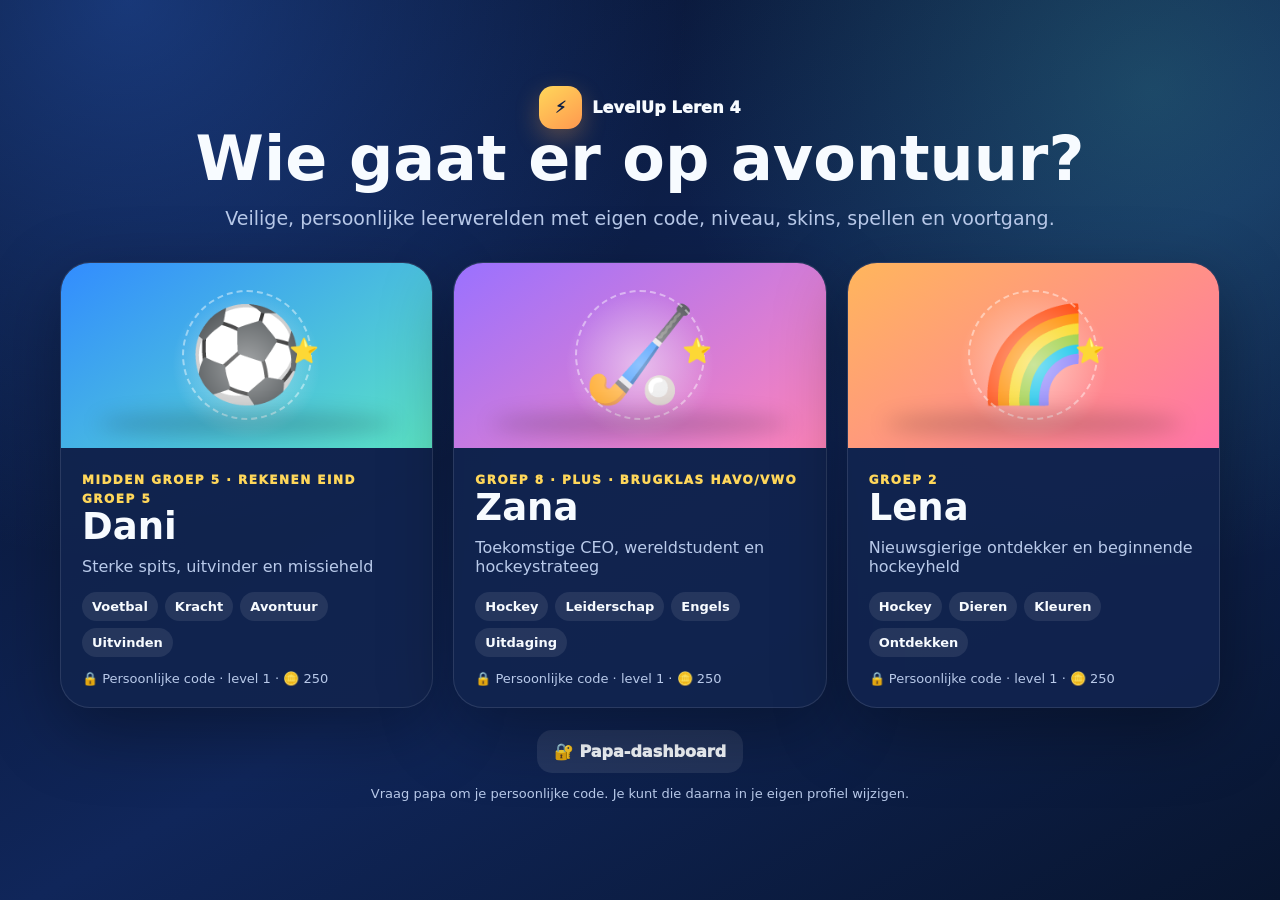
==== commit 83d6b728: "v3" ====
--- a/START-HIER.html
+++ b/START-HIER.html
@@ -1,14 +1,13 @@
 <!doctype html>
 <html lang="nl">
 <head>
-  <meta charset="utf-8">
-  <meta name="viewport" content="width=device-width, initial-scale=1, viewport-fit=cover">
-  <meta name="theme-color" content="#0b1535">
-  <meta name="description" content="LevelUp Leren: adaptief leren, verhalen, spellen, avatars en een ouderdashboard voor Dani, Zana en Lena.">
-  <title>LevelUp Leren</title>
-  
-  
-  <style>:root{
+<meta charset="utf-8">
+<meta name="viewport" content="width=device-width, initial-scale=1, viewport-fit=cover">
+<meta name="theme-color" content="#0b1535">
+<meta name="description" content="LevelUp Leren 4.0 standalone">
+<title>LevelUp Leren 4.0</title>
+<style>
+:root{
  --bg:#071129;--bg2:#10265a;--panel:rgba(17,36,78,.94);--panel2:#173773;--ink:#f7fbff;--muted:#b9caea;
  --gold:#ffd75a;--mint:#56e2c1;--pink:#ff7eb3;--purple:#8f7cff;--orange:#ff984f;--red:#ff6f7f;
  --line:rgba(255,255,255,.11);--shadow:0 22px 70px rgba(0,0,0,.34);--r:24px;--nav:86px;
@@ -34,14 +33,54 @@
 .activity-card strong,.activity-card small{display:block}
 @media(max-width:720px){.section-head{flex-direction:column;align-items:flex-start}.section-head>p{max-width:100%}}
 @media(max-width:430px){.bottom-nav .nav-btn:nth-child(5){display:block}.bottom-nav{grid-template-columns:repeat(6,1fr)}.nav-btn{font-size:8px;padding-left:1px;padding-right:1px}.nav-btn span{font-size:18px}}
+
+/* LevelUp Leren 4.0 visual and interaction layer */
+:root{--v4-glow:0 0 28px rgba(101,209,255,.25)}
+body{overflow-x:hidden}
+#ambient:before,#ambient:after{content:"";position:fixed;pointer-events:none;z-index:-1;border-radius:50%;filter:blur(5px);animation:ambientFloat 14s ease-in-out infinite alternate}
+#ambient:before{width:38vw;height:38vw;left:-12vw;top:12vh;background:radial-gradient(circle,rgba(79,205,255,.14),transparent 70%)}
+#ambient:after{width:34vw;height:34vw;right:-10vw;top:34vh;background:radial-gradient(circle,rgba(255,114,207,.12),transparent 70%);animation-delay:-5s}
+@keyframes ambientFloat{to{transform:translate(8vw,-5vh) scale(1.12)}}
+.v4-profile .profile-tile{position:relative;isolation:isolate}
+.profile-art-v4{position:relative;overflow:hidden}
+.profile-art-v4:before{content:"";position:absolute;inset:0;background:radial-gradient(circle at 50% 55%,rgba(255,255,255,.5),transparent 35%);animation:pulseAura 3.5s ease-in-out infinite}
+.profile-orbit{position:absolute;width:130px;height:130px;border:2px dashed rgba(255,255,255,.45);border-radius:50%;animation:spin 14s linear infinite}
+.profile-orbit:after{content:"⭐";position:absolute;right:-9px;top:45px;font-size:24px}
+@keyframes spin{to{transform:rotate(360deg)}}
+@keyframes pulseAura{50%{transform:scale(1.18);opacity:.65}}
+.parent-entry{font-size:16px}
+.v4-hero{position:relative}.floating-shapes i{position:absolute;font-style:normal;font-size:28px;opacity:.3;animation:floatShape 4s ease-in-out infinite}.floating-shapes i:nth-child(1){right:15%;top:14%}.floating-shapes i:nth-child(2){right:5%;top:45%;animation-delay:-1.1s}.floating-shapes i:nth-child(3){right:22%;bottom:8%;animation-delay:-2.2s}@keyframes floatShape{50%{transform:translateY(-14px) rotate(10deg)}}
+.world-window{position:relative;min-height:300px;border-radius:24px;overflow:hidden;display:grid;place-items:center;background:linear-gradient(#6fcaff 0 58%,#6ec66f 58%);box-shadow:inset 0 0 0 1px rgba(255,255,255,.3)}
+.world-window:after{content:"";position:absolute;inset:auto 0 0;height:48%;background:linear-gradient(transparent,rgba(0,0,0,.12));pointer-events:none}
+.world-window .avatar-bubble{z-index:2}.cloud{position:absolute;font-size:42px;opacity:.8;animation:cloudMove 9s linear infinite}.cloud.c1{top:15%;left:-20%}.cloud.c2{top:28%;left:-35%;animation-delay:-4.5s}@keyframes cloudMove{to{left:115%}}
+.story-universe{position:relative;overflow:hidden}.story-universe:after{content:"📚 ✨ 🗺️ ✨ 📖";position:absolute;right:-10px;bottom:-12px;font-size:32px;opacity:.12;transform:rotate(-8deg)}
+.learn-tabs,.world-tabs{display:flex;gap:9px;overflow:auto;padding:4px 0 14px}.learn-tabs button{white-space:nowrap}.lesson-tile{position:relative;overflow:hidden}.lesson-tile:after{content:"";position:absolute;inset:auto -25% -60% -25%;height:70%;border-radius:50%;background:rgba(255,255,255,.08);transition:.3s}.lesson-tile:hover:after{transform:translateY(-20px)}.lesson-tile.mastered{border-color:rgba(79,229,176,.6)}
+.roadmap{overflow:auto}.roadmap-line{display:flex;align-items:stretch;gap:0;min-width:800px;margin-top:22px}.road-stop{position:relative;flex:1;padding:18px 14px 16px;text-align:center;background:rgba(255,255,255,.05);border-top:4px solid rgba(255,255,255,.15)}.road-stop:before{content:"";position:absolute;width:18px;height:18px;border-radius:50%;background:#647798;top:-11px;left:calc(50% - 9px)}.road-stop.active{border-color:var(--accent)}.road-stop.active:before{background:var(--accent);box-shadow:0 0 18px var(--accent)}.road-stop.next{border-color:var(--accent-2)}.road-stop.next:before{background:var(--accent-2)}.road-stop strong,.road-stop span{display:block}.road-stop span{color:var(--muted);font-size:13px;margin-top:5px}
+.skill-dashboard{display:grid;gap:12px}.skill-v4{display:grid;grid-template-columns:minmax(170px,1.25fr) minmax(180px,2fr) auto;gap:13px;align-items:center;padding:10px 0;border-bottom:1px solid rgba(255,255,255,.07)}.skill-v4:last-child{border-bottom:0}.skill-v4 small{display:block;color:var(--muted);margin-top:3px}
+.horn{animation:hornPulse 2.2s ease-in-out infinite}.task-horn{flex:0 0 auto}@keyframes hornPulse{50%{transform:scale(1.09);box-shadow:0 0 0 7px rgba(255,211,76,.08)}}
+.mega-horn{display:flex;align-items:center;justify-content:center;gap:12px;width:100%;border:0;border-radius:20px;padding:17px;background:linear-gradient(135deg,#ffd54d,#ff9a45);color:#16213e;font-weight:950;font-size:19px;box-shadow:0 12px 28px rgba(255,164,55,.28);cursor:pointer;margin:12px 0}.mega-horn span{font-size:34px;animation:hornWiggle 1.6s ease-in-out infinite}.mega-horn.small{max-width:430px;margin:12px auto}.mega-horn:hover{transform:translateY(-2px)}@keyframes hornWiggle{30%{transform:rotate(-10deg)}60%{transform:rotate(8deg)}}
+.lena-task .task-card{background:linear-gradient(145deg,rgba(64,38,110,.97),rgba(37,52,112,.97));border:2px solid rgba(255,255,255,.16)}.lena-question{font-size:clamp(27px,5vw,42px)!important;text-align:center;line-height:1.24}.question-icon{display:block;font-size:clamp(48px,9vw,90px);margin-bottom:8px;filter:drop-shadow(0 8px 8px rgba(0,0,0,.22));animation:bob 2.2s ease-in-out infinite}@keyframes bob{50%{transform:translateY(-7px) rotate(3deg)}}
+.lena-answers{grid-template-columns:1fr 1fr;gap:15px}.lena-answers .answer{min-height:112px;text-align:center;display:flex;flex-direction:column;justify-content:center;align-items:center;font-size:clamp(20px,4vw,30px);border-radius:25px;background:linear-gradient(145deg,rgba(255,255,255,.16),rgba(255,255,255,.08))}.lena-option-icon{font-size:36px;margin-bottom:5px}.lena-answers .answer:nth-child(1){border-color:rgba(255,111,166,.34)}.lena-answers .answer:nth-child(2){border-color:rgba(80,218,255,.34)}.lena-answers .answer:nth-child(3){border-color:rgba(255,218,72,.34)}.lena-answers .answer:nth-child(4){border-color:rgba(95,235,166,.34)}
+.story.lena{font-size:clamp(23px,4.5vw,32px);line-height:1.75;border:4px solid rgba(255,213,86,.45);background:#fffdf6}.reading-coach-status{display:flex;justify-content:space-between;gap:12px;align-items:center;margin:14px 0;padding:13px 16px;border-radius:16px;background:rgba(70,214,189,.1);border:1px solid rgba(70,214,189,.3)}.reading-coach-status span{color:var(--muted)}
+.smart-input-wrap{display:grid;gap:10px}.quick-keys{display:flex;flex-wrap:wrap;gap:8px}.quick-keys button{border:0;border-radius:13px;background:rgba(255,255,255,.1);color:var(--text);padding:10px 15px;font-weight:900;cursor:pointer}.quick-keys button:hover{background:rgba(255,255,255,.18)}
+.inline-help{margin-top:9px;padding:8px 12px}.level-change{margin:13px 0;padding:13px;border-radius:15px;font-weight:900;background:rgba(255,255,255,.08)}.level-change small{display:block;font-weight:500;color:var(--muted);margin-top:4px}.level-change.up{border:1px solid rgba(71,228,174,.45)}.level-change.down{border:1px solid rgba(255,195,66,.4)}
+.lesson-visual{min-height:220px;display:grid;place-items:center;padding:25px;border-radius:24px;background:radial-gradient(circle at 50% 25%,rgba(91,197,255,.17),rgba(255,255,255,.045));overflow:hidden}.lesson-text{font-size:clamp(19px,3vw,25px);line-height:1.65;margin:22px 0}.lesson-equation{font-size:clamp(32px,8vw,72px);font-weight:950;letter-spacing:2px;text-align:center;filter:drop-shadow(0 8px 10px rgba(0,0,0,.23))}.frac{display:inline-grid;vertical-align:middle;margin:0 8px}.frac b:first-child{border-bottom:3px solid;padding:0 9px}.lesson-pitch{position:relative;width:min(530px,100%);min-height:190px;border:5px solid white;border-radius:16px;background:linear-gradient(90deg,#45a758 50%,#3e9b50 50%);display:grid;grid-template-columns:repeat(3,1fr);align-items:center;justify-items:center;font-size:40px}.lesson-pitch:before{content:"";position:absolute;left:50%;top:0;bottom:0;border-left:4px solid white}.lesson-pitch i{position:absolute;width:74px;height:74px;border:3px dashed #ffd64a;border-radius:50%;bottom:10px}.lesson-pitch i:nth-of-type(1){left:23%}.lesson-pitch i:nth-of-type(2){right:23%}.fraction-circle{width:220px;height:220px;border-radius:50%;display:grid;grid-template-columns:1fr 1fr;overflow:hidden;border:8px solid #fff;transform:rotate(45deg);animation:slowPulse 3s ease-in-out infinite}.fraction-circle i{background:#ffb954;border:3px solid white}.fraction-circle i:nth-child(2),.fraction-circle i:nth-child(3){background:#55d5c0}@keyframes slowPulse{50%{transform:rotate(45deg) scale(1.05)}}.digital-clock{font-family:ui-monospace,monospace;font-size:clamp(55px,12vw,105px);background:#07101e;color:#75ff9e;border:8px solid #394559;border-radius:22px;padding:20px 32px;box-shadow:inset 0 0 20px #000,0 14px 35px rgba(0,0,0,.3)}.digital-clock b{color:#ffe06c}.time-line{display:flex;align-items:center;gap:20px;font-size:clamp(24px,5vw,48px);font-weight:900}.time-line i{font-size:18px;color:var(--accent);font-style:normal}.balance{display:flex;align-items:center;gap:25px;font-size:clamp(27px,6vw,58px);font-weight:950}.balance i{font-style:normal;font-size:70px}.source-cards{display:flex;gap:15px;flex-wrap:wrap;justify-content:center}.source-cards span{padding:18px;border-radius:18px;background:rgba(255,255,255,.1);font-size:22px;font-weight:900}.checklist,.bias-lens{font-size:clamp(24px,5vw,48px);line-height:1.5;font-weight:850}.letter-stage{display:flex;flex-direction:column;align-items:center}.letter-stage b{font-size:140px;line-height:1}.letter-stage span{font-size:46px;color:var(--accent)}.picture-row,.compare-groups{font-size:clamp(28px,6vw,58px);text-align:center}.compare-groups{display:flex;gap:24px;align-items:center}.compare-groups b{color:var(--accent)}
+.animated-game{position:relative;overflow:hidden}.animated-game:before{content:"";position:absolute;width:100px;height:100px;border-radius:50%;background:rgba(255,255,255,.09);right:-40px;top:-40px;transition:.4s}.animated-game:hover:before{transform:scale(2.6)}.duo-badge{display:inline-block;margin-top:8px;padding:6px 9px;border-radius:99px;background:rgba(81,218,196,.15);font-size:12px;font-weight:850;color:var(--accent-2)}.mode-grid{display:grid;grid-template-columns:1fr 1fr;gap:14px}.game-mode{border:1px solid rgba(255,255,255,.14);border-radius:20px;background:rgba(255,255,255,.07);color:var(--text);padding:22px;cursor:pointer;text-align:center}.game-mode span{display:block;font-size:60px}.game-mode strong,.game-mode small{display:block}.game-mode small{color:var(--muted);margin-top:5px}.game-controls{text-align:center;display:flex;justify-content:center;gap:9px;flex-wrap:wrap;margin-top:16px}.connect-arrows{display:grid;grid-template-columns:repeat(7,1fr);width:min(560px,100%);margin:0 auto 5px;gap:4px}.connect-arrows button{border:0;background:transparent;color:var(--accent);font-size:22px;cursor:pointer}.simon-board{display:grid;grid-template-columns:1fr 1fr;gap:14px;width:min(440px,100%);margin:24px auto}.simon-board button{min-height:130px;border:0;border-radius:28px;background:rgba(255,255,255,.1);font-size:60px;cursor:pointer;transition:.15s}.simon-board button.flash{transform:scale(1.08);background:#fff;box-shadow:0 0 55px rgba(255,255,255,.75)}.tap-duel{display:grid;grid-template-columns:1fr 1fr;gap:12px;min-height:320px}.tap-duel button{border:0;border-radius:26px;background:linear-gradient(145deg,#2d64cf,#172e68);color:white;font-size:45px;font-weight:950;display:flex;flex-direction:column;justify-content:center;align-items:center;cursor:pointer}.tap-duel.go button{background:linear-gradient(145deg,#24c978,#18814f);animation:goPulse .5s infinite alternate}.tap-duel.done button{opacity:.6}@keyframes goPulse{to{filter:brightness(1.35)}}.maze{display:grid;grid-template-columns:repeat(var(--cols),1fr);gap:2px;width:min(570px,100%);margin:18px auto;background:#111a34;padding:6px;border-radius:16px}.maze i{aspect-ratio:1;display:grid;place-items:center;font-style:normal;font-size:clamp(15px,4vw,28px);border-radius:3px}.maze .wall{background:#274d8b;box-shadow:inset 0 0 0 1px rgba(255,255,255,.07)}.maze .path{background:#d8ecff}.maze-controls{display:grid;grid-template-columns:repeat(3,70px);justify-content:center;gap:7px}.maze-controls button{width:70px;height:58px;border:0;border-radius:14px;background:rgba(255,255,255,.1);font-size:28px;cursor:pointer}.maze-controls button:nth-child(1){grid-column:2}.maze-controls button:nth-child(2){grid-column:1}.maze-controls button:nth-child(3){grid-column:3}.maze-controls button:nth-child(4){grid-column:2}.word-answer{font-size:clamp(32px,8vw,70px);font-weight:950;letter-spacing:7px;text-align:center;margin:25px}.letter-bank,.pattern-buttons{display:flex;justify-content:center;gap:10px;flex-wrap:wrap}.letter-bank button,.pattern-buttons button{width:70px;height:70px;border:0;border-radius:17px;background:rgba(255,255,255,.11);color:var(--text);font-size:30px;font-weight:950;cursor:pointer}.pattern-input{text-align:center;min-height:70px;font-size:42px;margin:20px}.center-result{text-align:center}
+.coin-wallet{padding:12px 17px;border-radius:18px;background:linear-gradient(135deg,#ffd750,#ffa845);color:#1a2440;font-weight:950;box-shadow:0 9px 25px rgba(255,176,66,.25)}.avatar-panel,.shop-panel{overflow:hidden}.avatar-studio.premium{background:radial-gradient(circle at 50% 30%,rgba(255,255,255,.19),rgba(255,255,255,.035));border-radius:25px}.v4-shop{grid-template-columns:repeat(auto-fill,minmax(130px,1fr))}.shop-art{animation:shopFloat 3s ease-in-out infinite}@keyframes shopFloat{50%{transform:translateY(-6px) rotate(3deg)}}.shop-item em{display:block;font-style:normal;font-size:16px;margin-top:4px}.world-tabs{padding:0 0 13px}.world-tab{border:1px solid rgba(255,255,255,.12);border-radius:17px;background:rgba(255,255,255,.06);color:var(--text);padding:11px 15px;white-space:nowrap;cursor:pointer;font-weight:850}.world-tab span{font-size:24px;margin-right:5px}.world-tab.active{background:linear-gradient(135deg,var(--accent),var(--accent-2));color:#14203d}.world-builder{padding:14px}.world-scene-v4{position:relative;min-height:620px;border-radius:26px;overflow:hidden;background:linear-gradient(#79cfff 0 58%,#67b965 58%);box-shadow:inset 0 0 0 2px rgba(255,255,255,.25),0 20px 45px rgba(0,0,0,.25)}.sky-sunset{background:linear-gradient(#7654ba 0,#ff9c77 48%,#80b96a 49%)}.sky-neon{background:linear-gradient(#071731 0,#1b285f 58%,#373b58 59%)}.sky-space{background:radial-gradient(circle at 70% 15%,#5a6cd4,#080e25 55%)}.sky-night{background:linear-gradient(#0a1534 0,#28356c 58%,#2c6648 59%)}.sky-rainbow{background:linear-gradient(#78ceff 0 42%,#f8c4f0 43%,#9ed66c 60%)}.sky-ocean{background:linear-gradient(#7bd4ff 0 32%,#1e9bd2 33%,#075c9c 100%)}.sky-jungle{background:linear-gradient(#4ea8c4 0 45%,#337d47 46%)}.sun-moon{position:absolute;right:8%;top:7%;width:90px;height:90px;border-radius:50%;background:#ffe46e;box-shadow:0 0 60px rgba(255,228,110,.7)}.sky-night .sun-moon,.sky-space .sun-moon{background:#e8ecff;box-shadow:0 0 45px rgba(217,226,255,.55)}.world-cloud{position:absolute;font-size:55px;opacity:.72;animation:worldCloud 18s linear infinite}.wc1{top:11%;left:-15%}.wc2{top:24%;left:-25%;animation-delay:-9s}@keyframes worldCloud{to{left:110%}}.world-spark{position:absolute;font-size:27px;animation:spark 1.8s ease-in-out infinite}.s1{left:12%;top:15%}.s2{right:22%;top:29%;animation-delay:-.8s}@keyframes spark{50%{transform:scale(1.7) rotate(35deg);opacity:.45}}.world-avatar{position:absolute;left:2%;bottom:3%;z-index:4;transform:scale(.72);transform-origin:bottom left}.world-grid-v4{position:absolute;inset:17% 4% 6%;display:grid;grid-template-columns:repeat(6,1fr);grid-template-rows:repeat(5,1fr);gap:5px;align-items:end}.world-cell-v4{border:1px dashed rgba(255,255,255,.16);border-radius:12px;background:rgba(255,255,255,.025);min-width:0;cursor:pointer;display:grid;place-items:center;transition:.2s}.world-cell-v4:hover{background:rgba(255,255,255,.12);transform:translateY(-2px)}.world-cell-v4 span{font-size:clamp(25px,4vw,52px);filter:drop-shadow(0 8px 5px rgba(0,0,0,.28));animation:worldObject 3.5s ease-in-out infinite}.world-cell-v4:nth-child(3n) span{animation-delay:-1.3s}.world-cell-v4:nth-child(4n) span{animation-delay:-2.1s}@keyframes worldObject{50%{transform:translateY(-5px) rotate(2deg)}}.world-vehicle{position:absolute;left:-15%;bottom:7%;font-size:64px;animation:vehicleMove 12s linear infinite}@keyframes vehicleMove{to{left:110%}}.world-builder-bottom{display:flex;justify-content:space-between;align-items:center;gap:12px;padding:16px 5px}.world-builder-bottom p{margin:4px 0 0}.v4-inventory{display:flex;gap:10px;overflow:auto;padding:12px 3px}.v4-inventory button{min-width:105px;display:flex;flex-direction:column;align-items:center;gap:5px}.v4-inventory button span{font-size:38px}.v4-inventory button small{font-size:11px}.empty-inventory{width:100%;text-align:center;padding:20px}.empty-inventory>span{font-size:50px}
+.pin-character{font-size:75px;animation:bob 2s infinite}.parent-child-v4{position:relative}.parent-child-head{display:flex;align-items:center;gap:12px}.parent-child-head>span{font-size:48px}.parent-child-head h2{margin:0}.status-dot{margin-left:auto;width:17px;height:17px;border-radius:50%;background:#43d99c;box-shadow:0 0 15px currentColor}.status-dot.amber{background:#ffc652}.status-dot.red{background:#ff6b7c}.parent-insight{padding:10px 12px;border-radius:13px;background:rgba(255,255,255,.06);margin-top:10px;font-size:13px}.parent-priority .alert p{margin:3px 0 0}.error-clusters{display:grid;gap:9px}.error-clusters>div{display:grid;grid-template-columns:35px 1fr auto;gap:8px;align-items:center;padding:10px;border-radius:13px;background:rgba(255,255,255,.06)}.error-clusters i{font-style:normal;color:var(--muted)}.curriculum-row{display:grid;grid-template-columns:95px 1fr;gap:10px;padding:10px 0;border-bottom:1px solid rgba(255,255,255,.07)}.curriculum-row div{display:flex;gap:7px;flex-wrap:wrap}.curriculum-row span{font-size:12px;padding:5px 7px;border-radius:9px;background:rgba(255,255,255,.05);color:var(--muted)}.curriculum-row span.on{background:rgba(66,221,165,.13);color:var(--text)}.reading-score{display:flex;align-items:center;gap:13px;margin-top:18px;padding:14px;border-radius:17px;background:rgba(89,205,255,.1)}.reading-score>span{font-size:38px}.reading-score strong,.reading-score small{display:block}.reading-legend{display:flex;gap:8px;flex-wrap:wrap;margin:10px 0}.reading-legend span{padding:6px 9px;border-radius:9px;font-size:12px}.reading-legend .good,.reading-word-map .good{background:rgba(48,204,127,.18);color:#a7ffd0}.reading-legend .wrong,.reading-word-map .wrong{background:rgba(255,112,123,.18);color:#ffd0d5}.reading-legend .missed,.reading-word-map .missed{background:rgba(255,192,72,.16);color:#ffe4aa}.reading-word-map{font-family:Georgia,serif;font-size:19px;line-height:2;padding:18px;border-radius:16px;background:#0a1a3b}.reading-word-map span{padding:3px 4px;border-radius:5px}.reading-word-map .unknown{opacity:.7}.big-chart{min-height:190px}.v4-stats{grid-template-columns:repeat(4,1fr)}.unlock-grid{display:grid;grid-template-columns:1fr 1fr;gap:10px}.unlock-grid>div{padding:12px;border-radius:13px;background:rgba(77,223,166,.1);display:flex;gap:8px;align-items:center}
+@media(max-width:850px){.skill-v4{grid-template-columns:1fr auto}.skill-v4 .progress{grid-column:1/-1}.world-scene-v4{min-height:520px}.world-grid-v4{grid-template-columns:repeat(5,1fr);grid-template-rows:repeat(6,1fr)}.v4-stats{grid-template-columns:1fr 1fr}}
+@media(max-width:600px){.lena-answers{grid-template-columns:1fr}.lena-answers .answer{min-height:92px}.reading-coach-status,.world-builder-bottom{align-items:stretch;flex-direction:column}.mode-grid{grid-template-columns:1fr}.tap-duel{min-height:250px}.tap-duel button{font-size:30px}.world-scene-v4{min-height:460px}.world-grid-v4{inset:20% 3% 5%;grid-template-columns:repeat(5,1fr)}.world-cell-v4 span{font-size:29px}.world-avatar{transform:scale(.48)}.skill-v4{grid-template-columns:1fr}.skill-v4 .pill{justify-self:start}.v4-stats{grid-template-columns:1fr 1fr}.unlock-grid{grid-template-columns:1fr}.curriculum-row{grid-template-columns:1fr}.simon-board button{min-height:100px}.lesson-visual{min-height:170px}.time-line{gap:8px}.time-line i{font-size:13px}.reading-word-map{font-size:16px}.top-actions{gap:4px}.top-actions .icon-btn{width:39px;height:39px}}
+@media(prefers-reduced-motion:reduce){.profile-orbit,.floating-shapes i,.cloud,.horn,.question-icon,.world-cloud,.world-spark,.world-cell-v4 span,.world-vehicle,.shop-art{animation:none!important}}
+
 </style>
 </head>
 <body>
-  <div id="ambient" aria-hidden="true"></div>
-  <div id="app"></div>
-  <div id="modal-root"></div>
-  <div id="toast" class="toast" role="status" aria-live="polite"></div>
-  <script>"use strict";
+<div id="ambient" aria-hidden="true"></div>
+<div id="app"></div>
+<div id="modal-root"></div>
+<div id="toast" class="toast" role="status" aria-live="polite"></div>
+<script>
+"use strict";
 (function(){
 const hash=s=>{let h=2166136261;for(let i=0;i<s.length;i++){h^=s.charCodeAt(i);h=Math.imul(h,16777619)}return h>>>0};
 const rng=seed=>()=>((seed=Math.imul(seed,1664525)+1013904223>>>0)/4294967296);
@@ -335,8 +374,403 @@
 
 window.LEVELUP_CONTENT={PROFILE_META,ACTIVITY_META,hash,rng,pick,shuffle,daniStory,zanaStory,lenaStory,makeSpelling,makeMath,makeBankQuiz,shopItems};
 })();
-</script>
-  <script>"use strict";
+
+"use strict";
+(function(){
+const C=window.LEVELUP_CONTENT;
+const {hash,rng,pick,shuffle,PROFILE_META,ACTIVITY_META,shopItems}=C;
+const unique=(arr)=>[...new Set(arr)];
+const q=(r,prompt,answer,wrong,explain,kind="begrip",extra={})=>({
+  q:prompt,prompt,answer:String(answer),options:shuffle(r,unique([String(answer),...wrong.map(String)]).slice(0,4)),explain,kind,...extra
+});
+
+// ---------- Uitgebreide profielen en leerlijnen ----------
+PROFILE_META.dani.worldZones=[
+  {id:"stadium",name:"Voetbalwereld",icon:"🏟️",sky:"day"},{id:"home",name:"Droomhuis",icon:"🏡",sky:"sunset"},
+  {id:"garage",name:"Supercar Garage",icon:"🏎️",sky:"neon"},{id:"space",name:"Ruimtestation",icon:"🚀",sky:"space"},
+  {id:"adventure",name:"Avonturenpark",icon:"🦖",sky:"jungle"},{id:"dojo",name:"Kracht & Dojo",icon:"🥋",sky:"night"}
+];
+PROFILE_META.zana.worldZones=[
+  {id:"campus",name:"Future Campus",icon:"🎓",sky:"day"},{id:"city",name:"CEO City",icon:"🌆",sky:"neon"},
+  {id:"fashion",name:"Fashion District",icon:"🛍️",sky:"sunset"},{id:"hockey",name:"Hockey Arena",icon:"🏑",sky:"day"},
+  {id:"travel",name:"World Traveller",icon:"✈️",sky:"space"},{id:"beach",name:"Beach & Pool",icon:"🏖️",sky:"sunset"}
+];
+PROFILE_META.lena.worldZones=[
+  {id:"unicorn",name:"Unicornland",icon:"🦄",sky:"rainbow"},{id:"fairy",name:"Feeënbos",icon:"🧚",sky:"night"},
+  {id:"animals",name:"Dierenstad",icon:"🐶",sky:"day"},{id:"candy",name:"Snoepkasteel",icon:"🍭",sky:"sunset"},
+  {id:"hockey",name:"Mini Hockey",icon:"🏑",sky:"day"},{id:"ocean",name:"Zeemeerminbaai",icon:"🧜‍♀️",sky:"ocean"}
+];
+PROFILE_META.dani.free=unique([...PROFILE_META.dani.free,"learn-division","learn-fractions","learn-time","wordhunt"]);
+PROFILE_META.zana.free=unique([...PROFILE_META.zana.free,"learn-algebra","learn-sources","wordhunt","strategy"]);
+PROFILE_META.lena.free=unique([...PROFILE_META.lena.free,"learn-alphabet","learn-numbers","patternpop"]);
+Object.assign(ACTIVITY_META,{
+  "learn-division":{icon:"🍕",title:"Delen leren",desc:"Verdelen met voetbalteams, pizza en blokken"},
+  "learn-fractions":{icon:"⚽",title:"Breuken leren",desc:"Delen van een veld en een pizza begrijpen"},
+  "learn-time":{icon:"⏰",title:"Klokkijken",desc:"Tijdlijnen, trainingen en digitale tijden"},
+  "learn-algebra":{icon:"🧩",title:"Algebra Lab",desc:"Onbekenden stap voor stap oplossen"},
+  "learn-sources":{icon:"🔎",title:"Bronnencheck",desc:"Feit, mening, bias en bewijs onderscheiden"},
+  "learn-alphabet":{icon:"🔤",title:"Alfabetavontuur",desc:"Letters zien, horen en samenvoegen"},
+  "learn-numbers":{icon:"🌟",title:"Getallenwereld",desc:"Tellen, hoeveelheden en kleine sommen"},
+  wordhunt:{icon:"🔎",title:"Woordjacht",desc:"Zoek woorden en kraak lettercodes"},
+  strategy:{icon:"♟️",title:"Strategie Lab",desc:"Plannen, patronen en vooruitdenken"},
+  patternpop:{icon:"🎈",title:"Patroon Pop",desc:"Tik kleuren en vormen in de goede volgorde"}
+});
+
+// ---------- Verhalenuniversum: ruim meer dan 1.000 combinaties per kind ----------
+const daniMatches=[
+  ["een zinderende bekerfinale","een verdediging die Dani dubbel dekte","de back aan de andere kant telkens ruimte liet"],
+  ["een avondwedstrijd onder enorme lichtmasten","de keeper ieder schot leek te raden","de keeper vóór ieder schot naar één hoek leunde"],
+  ["een internationaal jeugdtoernooi in Barcelona","het team door de hitte slordig werd","korte passes en rustig ademhalen de controle terugbrachten"],
+  ["een straatvoetbaltoernooi tussen hoge gebouwen","de bal vaak tegen de boarding terugkaatste","Dani de kaats juist als extra medespeler kon gebruiken"],
+  ["een wedstrijd in een kasteelstadion","een smalle gracht vlak naast de zijlijn lag","spelen door het midden veiliger en slimmer was"],
+  ["de beslissende wedstrijd om promotie","iedereen zelf wilde scoren","de vrije speler steeds aan de tweede paal opdook"],
+  ["een sneeuwfinale in de bergen","de bal veel verder doorschoof","kleine passen en zachte balcontacten meer grip gaven"],
+  ["een nachtwedstrijd tijdens een stroomstoring","alleen noodverlichting bleef branden","de witte lijnen in het zwakke licht nog goed zichtbaar waren"],
+  ["een trainingswedstrijd tegen oudere spelers","de tegenstander fysiek sterker was","snel handelen belangrijker bleek dan duwen en trekken"],
+  ["een Oranje-talentendag","Dani te graag indruk wilde maken","een eenvoudige pass vaak de beste keuze was"],
+  ["een finale op een drijvend voetbalveld","golven het veld zacht lieten bewegen","het ritme van het water voorspelbaar werd"],
+  ["een toernooi op Mars","de lage zwaartekracht iedere sprong verlengde","lage passes minder last van de zwaartekracht hadden"],
+  ["een wedstrijd tegen een team van voetbalrobots","de robots patronen razendsnel herkenden","onverwachte positiewissels hun berekening verstoorden"],
+  ["een wedstrijd in een tropisch avonturenpark","een mechanische dinosaurus na ieder fluitsignaal brulde","het gebrul als vast startsignaal gebruikt kon worden"],
+  ["een strandvoetbalduel","het zand iedere sprint zwaar maakte","eerder positie kiezen energie bespaarde"],
+  ["een zaalvoetbalfinale","de ruimte klein en het tempo hoog was","de muurpass sneller was dan een dribbel"],
+  ["een wedstrijd op het dak van een supercarfabriek","harde wind de hoge bal meenam","lage diagonale passes betrouwbaar bleven"],
+  ["een benefietwedstrijd met beroemde oud-spelers","Dani onder de indruk raakte","de oud-spelers vooral vóór ontvangst al keken"],
+  ["een geheime oefenwedstrijd voor Oranje","de coach niets tijdens het spel mocht zeggen","het team vooraf drie simpele signalen had afgesproken"],
+  ["een finale tegen zijn sterkste rivaal","de tegenstander Dani probeerde te irriteren","rust bewaren de tegenstander juist onzeker maakte"]
+];
+const daniAdventures=[
+  ["een verdwenen kampioensbeker","moddersporen naar het materiaalhok","de aanwijzingen in tijdsvolgorde leggen"],
+  ["een onbekende drone boven de training","de drone steeds dezelfde looplijn volgde","afstand houden en een volwassene waarschuwen"],
+  ["een haaienschaduw bij het trainingskamp","de schaduw groter leek door de golven","veilig observeren en feiten controleren"],
+  ["een alien die alleen afleidende vragen stelde","Dani's gedachten alle kanten op schoten","zijn focusknop gebruiken: stop, adem, volgende stap"],
+  ["een defecte Lamborghini op de testbaan","één veiligheidssensor een blinde hoek had","drie sensoren in een waaier plaatsen"],
+  ["een geheime tunnel onder het stadion","oude pijlen naar verschillende uitgangen wezen","een kaart tekenen en iedere keuze markeren"],
+  ["een karatekamp met een mysterieuze meester","kracht zonder beheersing niets oploste","rust, balans en timing trainen"],
+  ["een gestrande ruimtemodule","zuurstof en batterij beperkt waren","eerst de belangrijkste systemen herstellen"],
+  ["een uitvinderswedstrijd voor kinderen","zijn eerste prototype te ingewikkeld was","de oplossing kleiner en duidelijker maken"],
+  ["een storm die Lena's hockeystick meenam","de windrichting veranderde tussen de huizen","zoeken vanaf de laatste zekere plek"],
+  ["een mechanische T-rex die los leek te lopen","het dier op sensoren reageerde","niet wild rennen maar rustig buiten bereik blijven"],
+  ["een raadselkamer in een oud clubhuis","ieder raadsel een deel van een code gaf","taken verdelen tussen Dani, Zana en Lena"],
+  ["een onderwaterrobot met een kapotte camera","de robot nog wel afstand kon meten","werken met de informatie die nog betrouwbaar was"],
+  ["een nepbericht over een afgelaste finale","het bericht geen officiële afzender had","de clubsite en coach controleren"],
+  ["een verloren hond vlak voor de wedstrijd","de halsband een telefoonnummer bevatte","eerst veiligheid regelen en daarna pas verder gaan"]
+];
+const daniCompanions=["Zana","Lena","papa Jonathan","moeder Lana","coach Sam","zijn keeper","zijn beste teamgenoot","een jonge Oranje-speler"];
+const daniTwists=[
+  "de eerste oplossing werkte juist averechts","een onverwachte tegenstander hulp aanbood","de tijd plotseling nog maar tien minuten bedroeg",
+  "iedereen door elkaar begon te roepen","Dani merkte dat hij zelf te snel een conclusie had getrokken","Lena precies het detail zag dat de anderen misten",
+  "Zana een hockeytactiek gebruikte om het probleem anders te bekijken","de Afleidings-Alien in Dani's hoofd ineens weer verscheen",
+  "een regenbui alle zichtbare sporen uitwiste","het belangrijkste voorwerp op een heel andere plek bleek te zijn"
+];
+const focusTools=["stop – adem – kies","kijk – denk – doe","bal – ruimte – team","één vraag – één stap – één antwoord","rust – richting – actie"];
+function daniStoryV4(seed,level=3){
+  const r=rng(hash("dani-v4-"+seed)),match=pick(r,daniMatches),adv=pick(r,daniAdventures),comp=pick(r,daniCompanions),twist=pick(r,daniTwists),focus=pick(r,focusTools);
+  const code=hash(seed+"dani").toString(36).toUpperCase();
+  const title=`Dani en ${match[0]}`;
+  const paragraphs=[
+    `Missie ${code} begon op de ochtend van ${match[0]}. Dani was vroeg wakker. Hij deed een korte serie nette push-ups, at rustig zijn ontbijt en controleerde daarna zelf zijn tas. Zijn voetbalschoenen, bidon en scheenbeschermers zaten erin. “Sterk zijn is mooi,” zei moeder Lana, “maar voorbereid zijn is minstens zo sterk.” Dani glimlachte. Vandaag wilde hij niet alleen hard spelen. Hij wilde slim spelen.`,
+    `In de warming-up merkte Dani al het grootste probleem: ${match[1]}. Eerst probeerde hij dat op te lossen door harder te rennen. Dat kostte veel energie en leverde weinig op. Toen herinnerde hij zich de woorden van de coach: wie alleen naar de bal kijkt, ziet de oplossing vaak te laat. Dani keek daarom vóór iedere pass over zijn schouder en ontdekte dat ${match[2]}.`,
+    `De wedstrijd begon fel. Dani kreeg twee kansen, maar bij de eerste schoot hij te snel en bij de tweede wilde hij langs drie spelers tegelijk. De Afleidings-Alien sprong in gedachten op zijn schouder en riep: “Scoor nu! Kijk naar de tribune! Denk aan een Ferrari! Hoeveel haaien passen in een zwembad?” Dani voelde hoe zijn aandacht versprong. Hij drukte met zijn duim tegen zijn wijsvinger en zei in zichzelf: “${focus}.”`,
+    `Vanaf dat moment veranderde zijn spel. Hij liet de bal soms bewust naar een teamgenoot gaan, liep daarna zonder bal weg uit de drukte en verscheen op een plek waar niemand hem verwachtte. ${comp} zag het gebeuren en gaf hem een teken. Niet iedere goede actie stond op het scorebord, maar iedere slimme loopactie maakte het team gevaarlijker.`,
+    `Tijdens de rust ontstond bovendien een tweede probleem: ${adv[0]}. De belangrijkste aanwijzing was dat ${adv[1]}. Sommige kinderen wilden meteen overal tegelijk zoeken. Dani wilde eerst ook wegrennen, maar hij stopte. Samen met ${comp} besloot hij ${adv[2]}. Daardoor verloren ze geen tijd aan wilde ideeën die nergens op gebaseerd waren.`,
+    `Halverwege het onderzoek gebeurde iets onverwachts: ${twist}. Dani voelde irritatie opkomen. Hij had zin om te zeggen dat het niet eerlijk was. In plaats daarvan beschreef hij hardop wat hij zeker wist, wat hij alleen vermoedde en wat nog gecontroleerd moest worden. Dat verschil bleek belangrijk. Een vermoeden kan een goede richting geven, maar het is nog geen bewijs.`,
+    `Ze losten het probleem op tijd op en keerden terug naar het veld. In de laatste minuten stond de stand gelijk. Dani zag opnieuw dezelfde ruimte die hij in de warming-up had ontdekt. Hij maakte eerst een korte beweging naar de bal, trok twee verdedigers mee en draaide toen diep. De pass kwam precies goed. Dani kon zelf schieten, maar zag een teamgenoot nog vrijer staan. Hij legde de bal breed: doelpunt.`,
+    `Na afloop kreeg Dani niet alleen complimenten voor de assist. De coach prees vooral zijn keuzes. “Je was vandaag sterk omdat je bleef kijken wanneer het spannend werd,” zei hij. Thuis tekende Dani een nieuw idee voor een polsband die spelers met één zachte trilling herinnert om om zich heen te kijken. Misschien zou hij er ooit miljonair mee worden. Maar eerst schreef hij bovenaan zijn ontwerp: goede uitvindingen beginnen met een echt probleem, niet met een dure auto.`
+  ];
+  const story=paragraphs.join("\n\n");
+  const questions=[
+    q(r,"Waarom hielp harder rennen Dani aanvankelijk niet?","Het kostte energie zonder het tactische probleem op te lossen.",["Hij had zijn schoenen niet aan.","De wedstrijd was al afgelopen.","De coach verbood hem te rennen."],"Het probleem ging over ruimte en keuzes, niet over een gebrek aan snelheid."),
+    q(r,"Welke informatie ontdekte Dani door vóór ontvangst om zich heen te kijken?",match[2],[match[1],adv[0],twist],"De tekst noemt dit als de tactische aanwijzing die zijn aanpak veranderde."),
+    q(r,"Wat stelt de Afleidings-Alien vooral voor?","Gedachten en prikkels die Dani van zijn taak wegtrekken.",["Een echte mascotte van de tegenstander.","Een robot van de scheidsrechter.","Een nieuwe speler van Oranje."],"De alien verschijnt in Dani's gedachten wanneer zijn aandacht verspringt."),
+    q(r,"Waarom beschreef Dani wat hij zeker wist en wat hij alleen vermoedde?","Om bewijs te scheiden van een mogelijke verklaring.",["Om het verhaal langer te maken.","Omdat hij alle antwoorden al kende.","Om geen hulp te hoeven vragen."],"Een vermoeden kan richting geven, maar is nog geen bewezen feit."),
+    q(r,"Welke eigenschap laat Dani zien wanneer hij de bal breed legt?","Teamgericht beslissen.",["Alleen willen opvallen.","Bang zijn om te schieten.","Niet weten waar het doel staat."],"Hij kiest de kans met de grootste kans op succes voor het team."),
+    q(r,"Welke zin vat het verhaal het best samen?","Sterke prestaties ontstaan door aandacht, bewijs en slimme samenwerking.",["Wie het hardst rent, wint altijd.","Een uitvinding is alleen goed wanneer zij duur is.","Afleiding verdwijnt vanzelf wanneer je haar negeert."],"Voetbal, onderzoek en uitvinden draaien allemaal om gericht waarnemen en kiezen."),
+    q(r,"Waarom is de laatste zin over een 'echt probleem' belangrijk?","Dani leert dat een uitvinding eerst nuttig moet zijn.",["Hij besluit nooit een sportauto te kopen.","Hij wil zijn tekening weggooien.","Hij vindt techniek niet meer interessant."],"De waarde van een ontwerp begint bij het probleem dat het oplost."),
+    q(r,"Welke aanpak kan Dani de volgende keer gebruiken wanneer hij afdwaalt?",focus,["sneller klikken zonder lezen","de opdracht overslaan","wachten tot iemand het antwoord zegt"],"De korte focuscode maakt de volgende stap concreet.","focus")
+  ];
+  return{title,genre:"Voetbalavontuur · spanning · slim handelen",story,questions,estimatedWords:story.split(/\s+/).length,storyId:`D-${code}`,level};
+}
+
+const zanaCases=[
+  {title:"de verdwenen uitnodiging",setting:"een exclusief schoolgala",spark:"een digitale uitnodiging was aangepast en screenshots rondgingen",stakes:"vriendschappen, reputaties en de veiligheid van leerlingen",evidence:"de tijdstempels niet overeenkwamen met het verhaal dat online werd verteld",bias:"iedereen vooral berichten deelde die bij zijn eigen vriendengroep pasten",decision:"de bronbestanden veiligstellen en eerst afzonderlijk met betrokkenen spreken",theme:"sociale druk en digitale sporen"},
+  {title:"de selectie achter gesloten deuren",setting:"een nationaal hockeytoernooi",spark:"een verrassende speelster buiten de selectie viel",stakes:"sportieve kansen, teamvertrouwen en eerlijke beoordeling",evidence:"de gebruikte statistiek acties zonder bal nauwelijks meetelde",bias:"de trainer vooral recente wedstrijden herinnerde",decision:"data, video, observaties en een transparante herkansing combineren",theme:"meetbaarheid en rechtvaardigheid"},
+  {title:"het geheim van de populaire huidcrème",setting:"een jonge beauty-start-up",spark:"een influencer beweerde dat een nieuw product wonderen deed",stakes:"gezondheid, vertrouwen en de toekomst van het bedrijf",evidence:"de advertentie kleine letters en geselecteerde voor-en-nafoto's gebruikte",bias:"de oprichters verkoopgroei belangrijker vonden dan onzekerheid over claims",decision:"claims intrekken, ingrediënten laten testen en openlijk uitleg geven",theme:"marketing, wetenschap en verantwoordelijkheid"},
+  {title:"de nachtelijke boodschap uit Londen",setting:"een internationale scholenuitwisseling",spark:"Zana een anoniem bericht kreeg over mogelijke fraude bij een beursselectie",stakes:"studiekansen, privacy en de reputatie van onschuldige kandidaten",evidence:"het bericht één controleerbaar detail bevatte maar verder vooral aannames",bias:"Zana de boodschap graag wilde geloven omdat zij al twijfels had",decision:"een vertrouwelijke verificatieroute gebruiken zonder namen online te zetten",theme:"broncontrole en zorgvuldigheid"},
+  {title:"de juwelenpop-up met een verborgen rekening",setting:"een tijdelijke sieradenwinkel",spark:"de verkoop fantastisch leek terwijl er toch geld verdween",stakes:"de toekomst van het team, leveranciers en klanten",evidence:"retouren, betaaltermijnen en voorraad niet in de snelle winstgrafiek stonden",bias:"de bedenker alleen omzet liet zien en kosten later wilde bespreken",decision:"een kasstroomoverzicht maken en de lancering gefaseerd voortzetten",theme:"ondernemerschap en financiële realiteit"},
+  {title:"het zwembadfeest dat uit de hand dreigde te lopen",setting:"een vakantiehotel aan de Adriatische kust",spark:"een privéfilmpje zonder toestemming werd gedeeld",stakes:"vertrouwen, privacy en groepsdruk",evidence:"meerdere doorgestuurde versies verschillende bijschriften hadden",bias:"populariteit werd aangezien voor toestemming",decision:"verspreiding stoppen, de maker steunen en volwassenen gericht inschakelen",theme:"grenzen, loyaliteit en online gedrag"},
+  {title:"de verkiezing voor schoolvoorzitter",setting:"een ambitieuze scholencampus",spark:"een kandidaat plotseling werd beschuldigd van plagiaat",stakes:"democratisch vertrouwen, reputatie en een eerlijke verkiezing",evidence:"delen van de speech overeenkwamen maar de bron eerder samen met een team was geschreven",bias:"tegenstanders alleen de meest verdachte zinnen deelden",decision:"auteurschap reconstrueren en duidelijke campagneregels invoeren",theme:"leiderschap en procedurele eerlijkheid"},
+  {title:"de geheime deal in CEO City",setting:"een simulatie van een internationale onderneming",spark:"een overname fantastisch leek maar een bijlage ontbrak",stakes:"banen, schulden en langetermijngroei",evidence:"de winstverwachting steunde op besparingen die nog niet waren uitgewerkt",bias:"de verkoper het optimistische scenario als basisscenario presenteerde",decision:"de deal uitstellen en drie onafhankelijke scenario's laten toetsen",theme:"macht, risico en onderhandeling"},
+  {title:"de crush, het gerucht en de verkeerde conclusie",setting:"een drukke brugklasoriëntatie",spark:"een privégesprek werd verkeerd samengevat en doorverteld",stakes:"vriendschap, gevoelens en iemands reputatie",evidence:"niemand het volledige gesprek had gehoord",bias:"mensen lege plekken invulden met wat zij spannend vonden",decision:"rechtstreeks en rustig met de betrokken persoon spreken",theme:"relaties, respect en interpretatie"},
+  {title:"de verdwenen ontwerpmap",setting:"een fashion challenge in Parijs",spark:"Zana's teamontwerp vlak voor de presentatie online verscheen",stakes:"creatief eigendom, samenwerking en de finaleplaats",evidence:"het bestand vanaf een gedeeld account was geopend",bias:"de groep de nieuwkomer direct verdacht",decision:"toegangslogs controleren en beschuldigingen uitstellen",theme:"creativiteit, bewijs en groepsdynamiek"},
+  {title:"de campus onder water",setting:"een toekomstige universiteit in Oxford",spark:"een extreem zware regenbui het terrein bedreigde",stakes:"veiligheid, kosten en klimaatbestendigheid",evidence:"een oud model zeldzame buien onderschatte",bias:"iedere afdeling vooral haar eigen budget beschermde",decision:"noodmaatregelen nemen en daarna het volledige watersysteem herontwerpen",theme:"wetenschap, bestuur en klimaat"},
+  {title:"de mysterieuze blessuregolf",setting:"een nationale hockeyacademie",spark:"meerdere speelsters tegelijk klachten kregen",stakes:"gezondheid, selectie en prestatiedruk",evidence:"trainingsbelasting was verhoogd terwijl slaap en herstel daalden",bias:"korte prestaties zwaarder telden dan duurzame ontwikkeling",decision:"belasting verlagen en individuele hersteldata meenemen",theme:"topsport en welzijn"},
+  {title:"het virale filmpje uit New York",setting:"een jongerenredactie",spark:"een spectaculair filmpje miljoenen keren werd bekeken",stakes:"waarheid, snelheid en mogelijke schade aan betrokkenen",evidence:"locatie, datum en maker niet onafhankelijk bevestigd waren",bias:"redacteuren bang waren om als laatste te publiceren",decision:"publicatie uitstellen tot twee bronnen het materiaal bevestigden",theme:"journalistiek en verificatie"},
+  {title:"de beurs met een onzichtbare prijs",setting:"een Amerikaanse universiteitsbeurs",spark:"de meest prestigieuze opleiding financieel aantrekkelijker leek dan zij was",stakes:"studiedroom, schuld en welzijn",evidence:"woonlasten, verzekeringen en wisselkoersrisico niet in de brochure stonden",bias:"ranglijsten vooral reputatie maten",decision:"totale kosten en dagelijkse studentervaring vergelijken",theme:"ambitie en realistische planning"},
+  {title:"de AI die te overtuigend schreef",setting:"een debatwedstrijd",spark:"een team een foutloos klinkend dossier presenteerde",stakes:"eerlijkheid, leren en betrouwbaarheid",evidence:"twee bronverwijzingen niet bestonden",bias:"mooie formuleringen als bewijs werden gezien",decision:"alle claims terugbrengen naar controleerbare bronnen",theme:"technologie en kritisch denken"},
+  {title:"de vakantieclub met twee gezichten",setting:"een luxe resort",spark:"personeel online een heel ander verhaal vertelde dan de brochure",stakes:"arbeidsomstandigheden, toerisme en reputatie",evidence:"getuigenissen overeenkwamen maar anoniem waren",bias:"zowel bedrijf als critici extreme voorbeelden selecteerden",decision:"meerdere onafhankelijke interviews en documenten combineren",theme:"ethiek en bronkwaliteit"},
+  {title:"de sponsor die het team wilde sturen",setting:"een groot hockeyevenement",spark:"een sponsor invloed vroeg op de selectie",stakes:"sportieve integriteit, geld en teamvertrouwen",evidence:"de afspraak vaag in een bijlage stond",bias:"bestuurders financiële nood als reden gebruikten om risico's kleiner te maken",decision:"de voorwaarde weigeren en alternatieve financiering zoeken",theme:"integriteit en macht"},
+  {title:"de verdwenen medische gegevens",setting:"een health-tech wedstrijd",spark:"testgegevens van deelnemers niet volledig vindbaar waren",stakes:"privacy, onderzoekskwaliteit en vertrouwen",evidence:"back-ups bestonden maar toegangsrechten onduidelijk waren",bias:"de ontwikkelaar vooral wilde bewijzen dat het product werkte",decision:"de test pauzeren en eerst databeheer herstellen",theme:"privacy en onderzoek"},
+  {title:"de vriendengroep met een geheime regel",setting:"een zomerkamp",spark:"nieuwe deelnemers systematisch buiten plannen vielen",stakes:"erbij horen, traditie en verantwoordelijkheid",evidence:"niemand de regel officieel had afgesproken",bias:"oude deelnemers dachten dat 'het altijd zo ging' voldoende reden was",decision:"de ongeschreven regel bespreekbaar maken en activiteiten anders organiseren",theme:"sociale normen en leiderschap"},
+  {title:"de raketlancering met een haastige deadline",setting:"een internationaal science-team",spark:"een cruciale test werd overgeslagen",stakes:"veiligheid, reputatie en miljoenen aan investeringen",evidence:"het defect zeldzaam maar mogelijk ernstig was",bias:"de geplande lanceringsdatum als onveranderlijk werd behandeld",decision:"de lancering uitstellen en transparant communiceren",theme:"risico, wetenschap en moed"}
+];
+const zanaRoles=["teamcaptain","junior-directeur","onderzoeker","kritische verslaggever","onderhandelaar","projectleider","vertrouwenspersoon","data-analist"];
+const zanaComplications=[
+  "een vriendin haar in vertrouwen iets vertelde dat niet zomaar gedeeld mocht worden","de deadline onverwacht naar voren werd gehaald",
+  "een nieuwe dataset de voorlopige conclusie onderuit haalde","een populaire leerling de discussie persoonlijk maakte",
+  "de belangrijkste getuige zijn eerdere verklaring nuanceerde","een journalist al publiceerde voordat het onderzoek klaar was",
+  "Zana ontdekte dat haar eigen voorkeur haar beoordeling beïnvloedde","een volwassene snel wilde beslissen om gezichtsverlies te voorkomen",
+  "de groep in twee kampen uiteenviel","een anoniem account nieuwe maar onvolledige informatie plaatste"
+];
+function zanaStoryV4(seed,level=5){
+  const r=rng(hash("zana-v4-"+seed)),c=pick(r,zanaCases),role=pick(r,zanaRoles),comp=pick(r,zanaComplications),code=hash(seed+"zana").toString(36).toUpperCase();
+  const title=`Zana en ${c.title}`;
+  const advanced=level>=7;
+  const paras=[
+    `Het dossier met code ${code} begon in ${c.setting}. Zana was daar als ${role}. Op het eerste gezicht leek de situatie vooral spannend: ${c.spark}. Binnen een uur had bijna iedereen een mening. Sommige mensen spraken alsof hun versie van het verhaal al vaststond. Zana voelde dezelfde neiging. Ze wilde snel begrijpen wie gelijk had, maar wist dat een snelle conclusie vaak vooral prettig voelt omdat onzekerheid ongemakkelijk is.`,
+    `De gevolgen waren groter dan een gewone schoolruzie of zakelijke fout. Op het spel stonden ${c.stakes}. Zana schreef daarom drie aparte vragen op: wat is er feitelijk gebeurd, welke uitleg past het best bij de feiten en welke actie is nu verantwoord? Die vragen lijken op elkaar, maar zijn niet hetzelfde. Een feit kan vaststaan terwijl de oorzaak nog onzeker is. En zelfs wanneer de oorzaak waarschijnlijk is, moet een maatregel proportioneel blijven.`,
+    `De eerste belangrijke aanwijzing was dat ${c.evidence}. Dit bewijs was relevant, maar niet beslissend. Zana controleerde wie het had verzameld, wanneer dat was gebeurd en of het materiaal volledig was. Ze vroeg ook welke gegevens ontbraken. Afwezige informatie bewijst niets, maar kan wel laten zien waarom een stellige conclusie te vroeg komt.`,
+    `Daarna onderzocht ze de belangen. Niet iedereen loog; toch presenteerde bijna iedereen het verhaal vanuit een eigen positie. De duidelijkste vertekening was dat ${c.bias}. Zana noemde dit geen bewijs van kwade bedoelingen. Bias kan bewust zijn, maar ontstaat ook doordat mensen vooral zien wat aansluit bij hun verwachtingen, loyaliteit of angst.`,
+    `Toen ${comp}, werd de druk groter. Een deel van de groep wilde namen openbaar maken. Een ander deel wilde alles stilhouden. Zana wees erop dat beide reacties schade konden veroorzaken. Openbaarmaking kon onschuldige mensen raken; volledige stilte kon een echt probleem laten voortbestaan. Ze stelde een tussenroute voor: informatie veiligstellen, toegang beperken en concrete claims onafhankelijk laten controleren.`,
+    `Zana formuleerde vervolgens het sterkste argument tégen haar eigen aanpak. Misschien, zo zei ze, maakte haar zorgvuldigheid de groep te traag. Wanneer veiligheid direct in gevaar is, moet je soms handelen voordat ieder detail bekend is. Ze voegde daarom een drempel toe: bij acuut risico eerst beschermen, bij reputatieschade eerst verifiëren. Zo werd twijfel geen excuus om niets te doen, maar informatie voor de keuze van de maatregel.`,
+    `Het gesprek verschoof van “wie wint?” naar “welke procedure is eerlijk?”. Zana stelde voor om rollen te scheiden. De persoon die bewijs verzamelde, mocht niet alleen beslissen over de uitkomst. Betrokkenen kregen gelegenheid om feitelijke fouten te corrigeren, maar konden het onderzoek niet blokkeren. Ook moest na afloop worden uitgelegd welke informatie doorslaggevend was en welke onzekerheden bleven bestaan.`,
+    `Op basis daarvan koos de groep voor deze aanpak: ${c.decision}. Niet iedereen was tevreden. Toch was het besluit sterker dan de eerste emotionele reacties, omdat het controleerbaar, omkeerbaar waar mogelijk en gericht op het echte risico was. Zana merkte dat leiderschap soms juist betekent dat je een minder spectaculaire oplossing verdedigt tegen mensen die onmiddellijke zekerheid beloven.`,
+    `Later die avond ontving Zana een bericht van iemand die eerst boos op haar was geweest. Die persoon gaf toe dat de situatie ingewikkelder bleek dan online werd voorgesteld. Zana antwoordde niet triomfantelijk. Ze schreef dat van mening veranderen geen zwakte is wanneer nieuwe informatie daar reden toe geeft. Zelf noteerde zij ook wat ze eerder verkeerd had ingeschat.`,
+    `In haar eindverslag koppelde ze de gebeurtenis aan ${c.theme}. Ze maakte onderscheid tussen bewijssterkte, waarschijnlijkheid en morele verantwoordelijkheid. ${advanced?"Daarnaast beschreef ze hoe selectiebias, tijdsdruk en ongelijke machtsposities de uitkomst konden beïnvloeden. Ze voegde een gevoeligheidsanalyse toe: zou het besluit veranderen wanneer één belangrijke aanname onjuist bleek?":"Ze beschreef welke bron het meest betrouwbaar was, welke mening het gesprek beïnvloedde en welke stap later opnieuw gecontroleerd moest worden."}`,
+    `Zana besteedde ook aandacht aan de menselijke kant. In dossiers lijken mensen soms alleen namen, functies of statistieken, terwijl een besluit hun dagelijkse leven kan veranderen. Ze vroeg daarom niet alleen wat juridisch of financieel mogelijk was, maar ook wie het minst gemakkelijk voor zichzelf kon opkomen. Dat betekende niet dat gevoel bewijs verving. Het betekende dat de verdeling van risico en stem onderdeel werd van de analyse.`,
+    `Voor de presentatie bouwde ze een beslismatrix met vier scenario’s: niets doen, direct hard ingrijpen, beperkt ingrijpen met extra onderzoek, en een gefaseerde oplossing met vaste evaluatiemomenten. Bij ieder scenario noteerde ze de verwachte winst, mogelijke schade, omkeerbaarheid en informatie die nog ontbrak. Toen één jurylid vroeg welk scenario “gewoon het beste” was, antwoordde Zana dat de keuze afhing van de waarde die men het zwaarst liet wegen. Transparantie betekende juist zichtbaar maken waar die normatieve keuze zat.`,
+    `De volgende ochtend ging Zana trainen. Op het hockeyveld werkte hetzelfde principe verrassend goed. Een speelster ziet nooit het hele veld tegelijk, maar kan wel vóór ontvangst scannen, informatie delen en haar beslissing aanpassen. Zana besefte dat haar droom om later een groot bedrijf te leiden niet alleen draait om zelfvertrouwen. Het vraagt ook intellectuele eerlijkheid: sterk genoeg zijn om te beslissen, en veilig genoeg om te erkennen wanneer het besluit moet veranderen.`
+  ];
+  const story=paras.join("\n\n");
+  const questions=[
+    q(r,"Waarom splitst Zana de situatie op in feiten, verklaring en actie?","Omdat die drie vragen verschillende soorten bewijs en afweging vragen.",["Omdat zij drie presentaties wil geven.","Omdat een feit altijd automatisch de oorzaak bewijst.","Omdat actie nooit van feiten afhankelijk is."],"De tekst benadrukt dat vaststellen, verklaren en handelen niet hetzelfde zijn."),
+    q(r,"Welke beperking heeft de eerste aanwijzing?","Zij is relevant, maar zonder context en volledigheidscontrole niet beslissend.",["Zij heeft helemaal geen verband met de zaak.","Zij is alleen bruikbaar wanneer zij online populair is.","Zij bewijst direct wie schuld heeft."],"Zana controleert herkomst, tijdstip, volledigheid en ontbrekende informatie."),
+    q(r,"Hoe gebruikt de tekst het begrip bias?","Als mogelijke vertekening die ook zonder bewuste leugen kan ontstaan.",["Als synoniem voor bewezen fraude.","Als reden om alle informatie te negeren.","Als een meeteenheid voor winst."],"Bias kan voortkomen uit verwachtingen, loyaliteit of belangen."),
+    q(r,"Waarom formuleert Zana een argument tegen haar eigen aanpak?","Om te testen waar zorgvuldigheid kan omslaan in schadelijke vertraging.",["Om haar eigen plan expres te laten mislukken.","Omdat zij geen voorkeur heeft.","Om de anderen niet te hoeven horen."],"Een sterk tegenargument maakt zichtbaar welke grens of waarborg nodig is."),
+    q(r,"Welke waarde staat centraal in de scheiding van rollen?","Procedurele onafhankelijkheid.",["Populariteit.","Geheimhouding zonder controle.","Snelheid boven alles."],"Wie bewijs verzamelt, hoort niet als enige de uitkomst te bepalen."),
+    q(r,"Wat maakt de uiteindelijke aanpak sterker dan de eerste reacties?","Zij is controleerbaar, proportioneel en waar mogelijk omkeerbaar.",["Zij maakt iedereen direct blij.","Zij belooft volledige zekerheid.","Zij gebruikt de meeste moeilijke woorden."],"De kwaliteit zit in bewijs, procedure en passende maatregelen."),
+    q(r,"Welke functie heeft de hockeyvergelijking in de laatste alinea?","Zij verbindt besluitvorming met scannen, communiceren en bijsturen.",["Zij introduceert een nieuw losstaand hoofdonderwerp.","Zij bewijst dat hockey belangrijker is dan onderzoek.","Zij laat zien dat beslissingen altijd snel moeten zijn."],"De vergelijking brengt de abstracte les terug naar een herkenbare vaardigheid."),
+    q(r,"Welke conclusie past het best bij de houding van Zana?","Goed leiderschap combineert besluitvaardigheid met bereidheid om te herzien.",["Een leider mag nooit twijfelen.","Een leider moet vooral de populairste mening kiezen.","Een leider laat moeilijke beslissingen altijd aan anderen over."],"De tekst presenteert herziening op basis van nieuwe informatie als kracht."),
+    q(r,"Welke aanvullende bron zou de zaak het meest versterken?","Een onafhankelijke bron die de kerngegevens en tijdlijn kan verifiëren.",["Een anoniem account dat dezelfde mening herhaalt.","Een reclamevideo van een belanghebbende.","Een peiling onder mensen die het dossier niet hebben gelezen."],"Onafhankelijke verificatie vermindert afhankelijkheid van één perspectief."),
+    q(r,"Wat betekent 'proportioneel' in deze context?","Dat de maatregel past bij de ernst en zekerheid van het risico.",["Dat iedereen precies dezelfde mening moet hebben.","Dat de langste tekst automatisch het beste is.","Dat iedere fout dezelfde maximale straf krijgt."],"Een passende reactie houdt rekening met ernst, bewijs en mogelijke schade."),
+    q(r,"Wat is de hoofdgedachte van het verhaal?","Spannende situaties vragen om bewijs, eerlijke procedures en moed om bij te sturen.",["Online populariteit is de beste bron van waarheid.","Een snelle beslissing is altijd beter dan een zorgvuldige.","Persoonlijke relaties mogen nooit een rol spelen in keuzes."],"Dit verbindt de sociale, sportieve en bestuurlijke lagen van de tekst.")
+  ];
+  return{title,genre:"Young-adult mystery · school · ambitie · ethiek",story,questions,estimatedWords:story.split(/\s+/).length,storyId:`Z-${code}`,level};
+}
+
+const lenaWorlds=[
+  ["Unicornland","een glinsterende regenboogbrug","🦄","een verdwaalde ster","de kleuren op volgorde leggen"],
+  ["het Feeënbos","een boom met zilveren blaadjes","🧚","een fee haar belletje kwijt was","luisteren waar het zachte geluid vandaan kwam"],
+  ["Dierenstad","een plein vol pratende dieren","🐶","een puppy zijn rode bal zocht","de pootafdrukken volgen"],
+  ["Snoepkasteel","een kasteel van koek en fruit","🍭","de deur alleen met een klankcode openging","woorden zoeken die hetzelfde begonnen"],
+  ["Zeemeerminbaai","een blauwe zee met lichtgevende vissen","🧜‍♀️","een schelp niet meer zong","rustig luisteren naar hoge en lage klanken"],
+  ["Mini Hockeyland","een veld met kleine gekleurde goals","🏑","alle sticks door elkaar lagen","sorteren op kleur en lengte"],
+  ["Wolkenwereld","een dorp boven de wolken","☁️","een regenboog drie kleuren miste","de juiste kleuren terugvinden"],
+  ["Dino-eiland","een vriendelijk eiland met babydino's","🦕","een ei uit het nest was gerold","tellen hoeveel stappen terug nodig waren"],
+  ["Maanpaleis","een paleis met sterrenlampjes","🌙","de sterren in een patroon knipperden","het patroon afmaken"],
+  ["Knuffelstad","een dorp waar knuffels konden praten","🧸","de kleinste beer niet durfde mee te doen","hem stap voor stap helpen"],
+  ["Bloemenland","een tuin met zingende bloemen","🌸","een bloem haar naam vergat","de eerste letter herkennen"],
+  ["Treinenland","een station met regenboogtreinen","🚂","drie wagonnetjes verkeerd stonden","de goede volgorde maken"],
+  ["IJsprinsessenland","een glanzend bevroren meer","❄️","de ijskristallen verschillende vormen hadden","de vorm zonder hoeken zoeken"],
+  ["Hondenhotel","een hotel met vrolijke puppy's","🐕","iedere hond een eigen mand nodig had","evenveel manden als honden tellen"],
+  ["Sterrenkermis","een kermis in de nacht","🎠","de lampjes steeds om en om aangingen","voorspellen welk lampje volgde"]
+];
+function lenaStoryV4(seed,level=1){
+  const r=rng(hash("lena-v4-"+seed)),w=pick(r,lenaWorlds),helper=pick(r,["Dani","Zana","mama Lana","papa Jonathan","een kleine draak","een lachende unicorn"]),code=hash(seed+"lena").toString(36).toUpperCase().padStart(7,"0");
+  const title=`Lena in ${w[0]}`;
+  const story=`Lena stapte door een deur met code ${code}. Daar zag ze ${w[1]}. Naast haar liep ${w[2]}. “Kom,” zei ${helper}. “We hebben een vriendelijke missie.”\n\n${w[3]}. Lena keek goed. Ze wilde meteen rennen, maar eerst luisterde ze naar de uitleg. Daarna besloot ze ${w[4]}.\n\nOnderweg telde Lena langzaam mee. Eén, twee, drie. Ze wees ieder ding aan dat ze telde. Toen ze een foutje maakte, begon ze gewoon opnieuw. Dat was niet erg. Opnieuw proberen maakte haar juist slimmer.\n\nSamen vonden ze de oplossing. Iedereen klapte en ${w[2]} maakte een heel gek gezicht. Lena moest lachen. Ze kreeg een fonkelende ster en zei: “Ik keek, ik luisterde en ik probeerde het nog een keer!”`;
+  const questions=[
+    q(r,"Waar was Lena?",w[0],["in de supermarkt","op een snelweg","in een donker kantoor"],`Lena stapte binnen in ${w[0]}.`,"luisteren",{audio:true,icon:"🌈"}),
+    q(r,"Wie ging met Lena mee?",helper,["niemand","een boze piraat","een onbekende robot"],`${helper} hielp Lena tijdens de missie.`,"luisteren",{audio:true,icon:w[2]}),
+    q(r,"Wat deed Lena toen ze een foutje maakte?","Ze begon rustig opnieuw.",["Ze stopte voor altijd.","Ze gooide alles weg.","Ze werd boos op iedereen."],"Opnieuw proberen is precies wat leren sterker maakt.","sociaal",{audio:true,icon:"🔁"}),
+    q(r,"Welke drie dingen hielpen Lena?","Kijken, luisteren en opnieuw proberen.",["Rennen, roepen en raden.","Slapen, wachten en vergeten.","Alleen heel snel klikken."],"De laatste zin noemt de drie helpende stappen.","begrip",{audio:true,icon:"⭐"})
+  ];
+  return{title,genre:"Magisch luisterverhaal",story,questions,estimatedWords:story.split(/\s+/).length,storyId:`L-${code}`,level};
+}
+
+C.daniStory=daniStoryV4;C.zanaStory=zanaStoryV4;C.lenaStory=lenaStoryV4;
+
+// ---------- Heldere spelling en taal ----------
+const daniSpellingV4=[
+  ["Dani speelt morgen een belangrijke ___. Welk woord maakt de zin goed?","wedstrijd",["wedstrijt","wedstrijd","wedstreid","wedstrijt"],"Wedstrijd eindigt op d en bevat ij."],
+  ["De keeper ___ de bal stevig vast.","vangt",["vangt","vangd","vankt","vang"],"Bij hij/de keeper komt bij de stam vang een t: vangt."],
+  ["Welke zin is helemaal goed geschreven?","Dani kijkt op, geeft een pass en sprint door.",["dani kijkt op geeft een pas en sprint door","Dani kijkt op, geeft een pass en sprint door.","Dani kijkt op geeft een pass, en sprint door","Dani kijkt op, geeft een pas en sprint door"],"Een zin begint met een hoofdletter, krijgt passende komma's en eindigt met een punt."],
+  ["De trainer legt de oefening ___. Kies het juiste woord.","duidelijk",["duideluk","duidelijk","duidelijkk","duidelijck"],"Duidelijk schrijf je met ij en één k."],
+  ["Welke spelling past? De spelers waren meteen ___.","enthousiast",["entousiast","enthousiast","enthousiastt","antousiast"],"Enthousiast begint met enth- en eindigt op -iast."],
+  ["Dani heeft twee snelle ___. Kies het juiste meervoud.","auto's",["autos","auto's","auto,s","autoos"],"Na de lange klinker o gebruik je een apostrof: auto's."],
+  ["Welke samenstelling is juist?","voetbalstadion",["voetbal stadion","voetbalstadion","voetballstadion","voetbal-stadion"],"Samenstellingen schrijf je meestal aan elkaar."],
+  ["Gisteren ___ Dani drie strafschoppen.","scoorde",["scoorde","scoorden","skoorde","scoorte"],"De verleden tijd van scoren is scoorde."],
+  ["De uitvinding werkte ___. Welk woord past en is goed gespeld?","onmiddellijk",["onmiddelijk","onmiddellijk","onmidelijk","onmiddelijkk"],"Onmiddellijk heeft dubbel d en dubbel l."],
+  ["Welke zin heeft een vraagteken nodig?","Waar ligt mijn voetbal?",["Waar ligt mijn voetbal?","Mijn voetbal ligt hier.","Wat een hard schot!","Dani pakt de bal."],"Een directe vraag eindigt met een vraagteken."],
+  ["De scheidsrechter ___ voor een vrije trap.","fluit",["fluit","fluyt","fluitd","fluitte"],"In de tegenwoordige tijd is het: de scheidsrechter fluit."],
+  ["Kies het woord dat logisch én goed gespeld is: De donkere wolken maakten het veld ___.","gevaarlijk",["gevaarlijk","gevaarelijk","gevaarlek","gevaarleik"],"Gevaarlijk schrijf je met -lijk."],
+  ["Welke zin gebruikt 'word' of 'wordt' goed?","Dani wordt steeds sterker.",["Dani word steeds sterker.","Dani wordt steeds sterker.","Wordt jij ook sterker?","Dani wort steeds sterker."],"Bij Dani/hij komt er een t achter de stam: wordt."],
+  ["Na de wedstrijd ___ het team de kleedkamer op.","ruimde",["ruimde","ruimden","ruimtte","ruimdeh"],"Het onderwerp is enkelvoud: het team ruimde op."],
+  ["Welke vorm is juist? Dani heeft de bal goed ___.","aangenomen",["aangeneemt","aangenomen","aan genomen","aangenoomen"],"Het voltooid deelwoord van aannemen is aangenomen."]
+];
+const zanaSpellingV4=[
+  ["De commissie heeft het voorstel zorgvuldig ___.","geanalyseerd",["geanalyseert","geanalyseerd","geanaliseerd","geanalyzeerd"],"Het voltooid deelwoord is geanalyseerd en eindigt op d."],
+  ["Welke zin is grammaticaal en stilistisch het sterkst?","Hoewel de cijfers overtuigend lijken, blijft de steekproef te klein voor een algemene conclusie.",["Hoewel de cijfers overtuigend lijken blijft, de steekproef klein.","Hoewel de cijfers overtuigend lijken, blijft de steekproef te klein voor een algemene conclusie.","De cijfers zijn overtuigend maar de steekproef dus niet algemeen.","Hoewel cijfers, is de steekproef te klein en overtuigend."],"Deze zin gebruikt een correcte bijzin en benoemt de beperking precies."],
+  ["De directie ___ het besluit nadat nieuwe informatie verscheen.","herzag",["herziede","herzag","herziende","herzagt"],"De verleden tijd van herzien is herzag."],
+  ["De uitkomsten zijn onafhankelijk ___.","geverifieerd",["geverifiëerd","geverifieerd","geverifiseerd","geverifieert"],"Geverifieerd schrijf je zonder trema en eindigt op d."],
+  ["Welke zin gebruikt de verwijswoorden correct?","Het bedrijf wijzigde zijn strategie omdat die niet langer werkte.",["Het bedrijf wijzigde haar strategie omdat hij niet werkte.","Het bedrijf wijzigde zijn strategie omdat die niet langer werkte.","Het bedrijf wijzigde hun strategie omdat deze niet werkte.","Het bedrijf wijzigde zijn strategie omdat het niet werkte."],"Bedrijf is een het-woord; strategie is een de-woord."],
+  ["Het plan is kostbaar; ___ kan het op lange termijn veel besparen.","desondanks",["desondanks","daardoor","omdat","eveneens"],"Desondanks geeft een tegenstelling aan."],
+  ["Welke schrijfwijze is correct?","De ideeën zijn financieel onderbouwd.",["De ideëen zijn financieel onderbouwt.","De ideeën zijn financieel onderbouwd.","De ideeën zijn financiëel onderbouwd.","De ideeën zijn financieel onderbouwt."],"Ideeën krijgt een trema; onderbouwd eindigt op d."],
+  ["De onderzoeker vroeg zich af ___ de grafiek werkelijk aantoonde.","wat",["wat","dat","als","ofdat"],"Na 'zich afvragen' past hier het vraagwoord wat."],
+  ["Welke zin bevat geen onnodige herhaling?","De resultaten bevestigen de eerdere conclusie.",["De resultaten bevestigen opnieuw weer de eerdere conclusie.","De resultaten bevestigen de eerdere conclusie.","De resultaten bevestigen de conclusie nogmaals opnieuw.","De resultaten zijn een bevestiging die bevestigt."],"Deze formulering is bondig en precies."],
+  ["De voorzitter verwacht dat iedereen de stukken vooraf ___.","leest",["leest","leesd","leestt","gelezen"],"Bij iedereen als onderwerp in de bijzin hoort leest."],
+  ["De maatregelen worden ieder kwartaal ___.","geëvalueerd",["geevalueerd","geëvalueerd","geëvaluteerd","geëvalueert"],"Het trema geeft aan dat ge-e afzonderlijk wordt uitgesproken."],
+  ["Welke interpunctie is correct?","Zana noteerde drie criteria: betrouwbaarheid, haalbaarheid en eerlijkheid.",["Zana noteerde drie criteria, betrouwbaarheid haalbaarheid en eerlijkheid.","Zana noteerde drie criteria: betrouwbaarheid, haalbaarheid en eerlijkheid.","Zana noteerde: drie criteria betrouwbaarheid, haalbaarheid, en eerlijkheid", "Zana noteerde drie criteria; betrouwbaarheid haalbaarheid en eerlijkheid."],"Na een aankondiging van een opsomming past een dubbele punt."],
+  ["De bron lijkt betrouwbaar, ___ de methode transparant is beschreven.","omdat",["omdat","ondanks","echter","tenzij"],"Omdat geeft hier de reden voor het oordeel."],
+  ["Welke zin vermijdt een vage formulering?","Drie van de twintig deelnemers stopten vóór het einde van het onderzoek.",["Sommige mensen stopten een beetje vroeg.","Drie van de twintig deelnemers stopten vóór het einde van het onderzoek.","Een paar mensen deden niet helemaal mee.","Er waren mensen die ongeveer stopten."],"Concrete aantallen en timing maken de zin controleerbaar."],
+  ["De journalist citeerde de bron correct en gaf de context volledig ___.","weer",["weer","wer","weder","weêr"],"De vaste uitdrukking is 'weergeven': hij gaf de context weer."],
+  ["Welke zin is correct?","Noch de trainer, noch de speelsters waren op de hoogte.",["Noch de trainer, noch de speelsters was op de hoogte.","Noch de trainer, noch de speelsters waren op de hoogte.","Nog de trainer, nog de speelsters waren op de hoogte.","Noch de trainer noch, de speelsters waren op de hoogte."],"Bij het meervoudige laatste deel hoort waren; de vaste combinatie is noch...noch."],
+  ["De conclusie is aannemelijk, maar nog niet definitief ___.","bewezen",["beweest","bewezen","bewijsd","bewezend"],"Het voltooid deelwoord van bewijzen is bewezen."],
+  ["De onderneming publiceert jaarlijks haar financiële ___.","prognoses",["prognozes","prognoses","prognosen's","prochnozes"],"Prognoses schrijf je met g en s."],
+  ["Welke formulering maakt duidelijk wie handelt?","De onderzoeksgroep controleerde de ruwe gegevens opnieuw.",["De ruwe gegevens werden opnieuw gecontroleerd.","Er werd opnieuw naar gegevens gekeken.","De onderzoeksgroep controleerde de ruwe gegevens opnieuw.","De gegevens hadden een controle."],"De actieve zin noemt de handelende partij expliciet."],
+  ["Zana pleitte voor een besluit dat later kon worden ___.","herzien",["herzient","herzien","herzienen","herziend"],"Na kon worden staat het voltooid deelwoord: herzien."]
+];
+function lenaSpellingGenerated(r,i){
+ const letters=[['b','bal','⚽'],['m','maan','🌙'],['s','slang','🐍'],['k','kat','🐱'],['v','vis','🐟'],['h','hond','🐶'],['l','leeuw','🦁'],['p','pop','🪆'],['r','roos','🌹'],['t','trein','🚂']];
+ const [letter,word,icon]=pick(r,letters),mode=i%6;
+ if(mode===0)return{prompt:`Welke letter hoor je vooraan in ${word}?`,answer:letter,options:shuffle(r,[letter,...shuffle(r,letters.map(x=>x[0]).filter(x=>x!==letter)).slice(0,3)]),explain:`${word} begint met de klank ${letter}.`,icon,audio:true};
+ if(mode===1)return{prompt:`Welk plaatje hoort bij het woord ${word}?`,answer:icon,options:shuffle(r,[icon,...shuffle(r,letters.map(x=>x[2]).filter(x=>x!==icon)).slice(0,3)]),explain:`Dit plaatje laat ${word} zien.`,icon:"👀",audio:true};
+ if(mode===2){const rhyme={kat:'mat',maan:'haan',vis:'mis',roos:'doos',bal:'hal',hond:'mond'};const base=pick(r,Object.keys(rhyme));return{prompt:`Welk woord rijmt op ${base}?`,answer:rhyme[base],options:shuffle(r,[rhyme[base],'boom','fiets','kip']),explain:`${base} en ${rhyme[base]} klinken aan het einde hetzelfde.`,icon:"🎵",audio:true};}
+ if(mode===3)return{prompt:`Tik op de hoofdletter van ${letter}.`,answer:letter.toUpperCase(),options:shuffle(r,[letter.toUpperCase(),letter,...shuffle(r,letters.map(x=>x[0].toUpperCase()).filter(x=>x!==letter.toUpperCase())).slice(0,2)]),explain:`De hoofdletter van ${letter} is ${letter.toUpperCase()}.`,icon:"🔤",audio:true};
+ if(mode===4){const words=['voetbal','regenboog','olifant','kat'];const answer='olifant';return{prompt:'Welk woord heeft de meeste klapstukjes?',answer,options:shuffle(r,words),explain:'O-li-fant heeft drie klapstukjes.',icon:'👏',audio:true};}
+ return{prompt:`Welke twee klanken maken samen ${word}?`,answer:word,options:shuffle(r,[word,word.replace(letter,'p'),word+'s','boom']),explain:`Luister langzaam: ${word.split('').join(' - ')}.`,icon,audio:true};
+}
+function makeSpellingV4(profile,seed,count=15,level=3){
+ const r=rng(hash(profile+seed+"spelling-v4"));
+ if(profile==="lena")return Array.from({length:Math.max(12,count)},(_,i)=>({id:i,...lenaSpellingGenerated(r,i),kind:"letters"}));
+ const bank=profile==="dani"?daniSpellingV4:zanaSpellingV4;
+ let arr=shuffle(r,bank);while(arr.length<count)arr=arr.concat(shuffle(r,bank));
+ return arr.slice(0,count).map((x,i)=>({id:i,prompt:x[0],answer:x[1],options:shuffle(r,x[2]),explain:x[3],kind:profile==="zana"?"taal":"spelling",speakText:`${x[0]} Antwoorden: ${x[2].join(', ')}`}));
+}
+C.makeSpelling=makeSpellingV4;
+
+// ---------- Slimmere en gevarieerdere rekensets ----------
+function mathQ(prompt,answer,explain,extra={}){return{prompt,answer:String(answer).replace('.',','),explain,kind:"rekenen",...extra};}
+function makeMathV4(profile,seed,count=20,level=3,curriculum={}){
+ const r=rng(hash(`${profile}-${seed}-math-v4`)),items=[];
+ const add=(x)=>items.push({...x,id:items.length});
+ if(profile==="lena"){
+  const animals=['🐶','🦄','🐱','🐸','⭐','🌸','🏑'];
+  for(let i=0;i<count;i++){
+   const mode=i%10;
+   if(mode===0){const n=2+Math.floor(r()*9),ic=pick(r,animals);add(mathQ(`Hoeveel zie je? ${ic.repeat(n)}`,n,'Wijs ieder plaatje aan en tel rustig één voor één.',{options:shuffle(r,[n,Math.max(1,n-1),n+1,n+2]),icon:'👆',audio:true}));}
+   else if(mode===1){const a=Math.floor(r()*6),b=Math.floor(r()*(6-a));add(mathQ(`${a} + ${b} = ?`,a+b,'Maak beide groepjes met je vingers en tel ze daarna samen.',{options:shuffle(r,[a+b,Math.max(0,a+b-1),a+b+1,a+b+2]),icon:'➕',audio:true}));}
+   else if(mode===2){const a=4+Math.floor(r()*7),b=1+Math.floor(r()*Math.min(4,a));add(mathQ(`${a} − ${b} = ?`,a-b,'Begin met het eerste aantal en haal er één voor één af.',{options:shuffle(r,[a-b,Math.max(0,a-b-1),a-b+1,a]),icon:'➖',audio:true}));}
+   else if(mode===3){const a=1+Math.floor(r()*10),b=1+Math.floor(r()*10);add(mathQ(`Welke hoeveelheid is groter: ${a} of ${b}?`,Math.max(a,b),'Het grootste getal hoort bij de grootste hoeveelheid.',{options:shuffle(r,[a,b]),icon:'🐘',audio:true}));}
+   else if(mode===4){const start=1+Math.floor(r()*5);add(mathQ(`Wat komt hierna? ${start}, ${start+1}, ${start+2}, ...`,start+3,'Tel één stap verder.',{options:shuffle(r,[start+3,start+2,start+4,start+5]),icon:'🚂',audio:true}));}
+   else if(mode===5){const forms=[['cirkel','⚪',0],['driehoek','🔺',3],['vierkant','🟦',4]],f=pick(r,forms);add(mathQ(`Welke vorm is dit? ${f[1]}`,f[0],`${f[0]} is de naam van deze vorm.`,{options:shuffle(r,['cirkel','driehoek','vierkant']),icon:f[1],audio:true}));}
+   else if(mode===6){const a=pick(r,animals),b=pick(r,animals.filter(x=>x!==a));add(mathQ(`Wat komt daarna? ${a} ${b} ${a} ${b} ...`,a,'Het patroon wisselt steeds tussen twee plaatjes.',{options:shuffle(r,[a,b,'🌈']),icon:'🧩',audio:true}));}
+   else if(mode===7){const n=2+Math.floor(r()*8);add(mathQ(`Welk getal staat vlak vóór ${n}?`,n-1,'Tel één stap terug.',{options:shuffle(r,[n-1,n,n+1,Math.max(0,n-2)]),icon:'⬅️',audio:true}));}
+   else if(mode===8){const n=1+Math.floor(r()*9);add(mathQ(`Welk getal staat vlak ná ${n}?`,n+1,'Tel één stap verder.',{options:shuffle(r,[n+1,n,n+2,Math.max(0,n-1)]),icon:'➡️',audio:true}));}
+   else{const red=1+Math.floor(r()*5),blue=1+Math.floor(r()*5);add(mathQ(`Er zijn ${'🔴'.repeat(red)} en ${'🔵'.repeat(blue)}. Hoeveel zijn er samen?`,red+blue,'Tel eerst rood en daarna blauw door.',{options:shuffle(r,[red+blue,red,blue,red+blue+1]),icon:'🎈',audio:true}));}
+  }
+  return items;
+ }
+ if(profile==="dani"){
+  const division=!!curriculum.division, fractions=!!curriculum.fractions;
+  const baseModes=['add','subtract','multiply','money','time','measure','area','sequence','word','tablemix','estimate','clock','perimeter','difference','logic'];
+  if(division)baseModes.push('divide','divideStory');
+  if(fractions)baseModes.push('fraction','fractionPicture');
+  for(let i=0;i<count;i++){
+   const mode=baseModes[i%baseModes.length];
+   if(mode==='add'){const a=120+Math.floor(r()*780),b=25+Math.floor(r()*375);add(mathQ(`${a} + ${b} = ?`,a+b,'Tel eerst de honderdtallen, daarna tientallen en eenheden.',{answerType:'number'}));}
+   else if(mode==='subtract'){const a=450+Math.floor(r()*500),b=35+Math.floor(r()*350);add(mathQ(`${a} − ${b} = ?`,a-b,'Trek in handige stappen af en controleer met optellen.',{answerType:'number'}));}
+   else if(mode==='multiply'){const a=pick(r,[3,4,6,7,8,9]),b=2+Math.floor(r()*10);add(mathQ(`${a} × ${b} = ?`,a*b,`Gebruik de tafel van ${a}.`,{answerType:'number'}));}
+   else if(mode==='money'){const paid=pick(r,[20,25,30,50]),price=pick(r,[7.5,12.75,18.4,23.9]);const ans=+(paid-price).toFixed(2);add(mathQ(`Een voetbalartikel kost € ${String(price.toFixed(2)).replace('.',',')}. Je betaalt € ${paid}. Hoeveel krijg je terug?`,ans,'Trek de prijs af van het betaalde bedrag.',{answerType:'money',accepted:[String(ans).replace('.',','),`€ ${String(ans).replace('.',',')}`],inputHint:'Bijvoorbeeld 7,25'}));}
+   else if(mode==='time'){const h=pick(r,[14,15,16,17]),min=pick(r,[0,10,20,25,35,40]),dur=pick(r,[20,30,45,60,75]);const total=h*60+min+dur,hh=Math.floor(total/60)%24,mm=total%60,ans=`${hh}:${String(mm).padStart(2,'0')}`;add(mathQ(`De training start om ${h}:${String(min).padStart(2,'0')} en duurt ${dur} minuten. Hoe laat is hij klaar?`,ans,'Tel de minuten op. Bij 60 minuten begint een nieuw uur.',{answerType:'time',accepted:[ans,ans.replace(':','.'),ans.replace(':',''),`${hh} uur ${mm||''}`.trim()],inputHint:'Bijvoorbeeld 16:00'}));}
+   else if(mode==='measure'){const cm=pick(r,[125,230,345,350,480]);const met=Math.floor(cm/100),rest=cm%100,ans=`${met} m ${rest} cm`;add(mathQ(`${cm} cm is hoeveel meter en centimeter?`,ans,'100 centimeter is 1 meter.',{answerType:'length',baseValueCm:cm,accepted:[ans,`${met}m${rest}cm`,`${cm} cm`,String(cm/100).replace('.',',')+' m'],inputHint:'Bijvoorbeeld 3 m 50 cm'}));}
+   else if(mode==='area'){const l=pick(r,[6,8,12,15]),w=pick(r,[4,5,7,9]);add(mathQ(`Een rechthoek is ${l} cm lang en ${w} cm breed. Wat is de oppervlakte?`,l*w,'Oppervlakte = lengte × breedte.',{answerType:'area',accepted:[String(l*w),`${l*w} cm2`,`${l*w} cm²`],inputHint:'Je mag alleen het getal typen'}));}
+   else if(mode==='perimeter'){const l=pick(r,[5,7,9,12]),w=pick(r,[3,4,6,8]),ans=2*l+2*w;add(mathQ(`Een voetbalveldje is ${l} m lang en ${w} m breed. Hoeveel meter is de rand rondom?`,ans,'Omtrek = lang + breed + lang + breed.',{answerType:'lengthM',accepted:[String(ans),`${ans} m`]}));}
+   else if(mode==='sequence'){const start=2+Math.floor(r()*9),step=pick(r,[2,3,4,5,10]);add(mathQ(`Welk getal volgt? ${start}, ${start+step}, ${start+2*step}, ${start+3*step}, ...`,start+4*step,`Er komt steeds ${step} bij.`,{answerType:'number'}));}
+   else if(mode==='word'){const rows=pick(r,[4,5,7]),seats=pick(r,[6,8,9]);add(mathQ(`Er zijn ${rows} rijen met ${seats} stoelen. Hoeveel stoelen zijn er samen?`,rows*seats,'Vermenigvuldig rijen met stoelen per rij.',{answerType:'number'}));}
+   else if(mode==='tablemix'){const a=pick(r,[4,6,7,8,9]),ans=a*10;add(mathQ(`Dani maakt ${a} rondes van 10 push-ups. Hoeveel push-ups zijn dat?`,ans,'Vermenigvuldig het aantal rondes met 10.',{answerType:'number'}));}
+   else if(mode==='estimate'){const a=pick(r,[187,243,398,612]),b=pick(r,[48,73,109]);const exact=a+b,estimate=Math.round(exact/10)*10;add(mathQ(`Schat ${a} + ${b} af op het dichtstbijzijnde tiental.`,estimate,'Bereken of rond eerst af en kies het dichtstbijzijnde tiental.',{answerType:'number',accepted:[String(estimate)]}));}
+   else if(mode==='clock'){const h=pick(r,[3,4,7,8]),min=pick(r,[0,15,30,45]),ans=`${h}:${String(min).padStart(2,'0')}`;add(mathQ(`Schrijf de digitale tijd: ${h} uur en ${min} minuten.`,ans,'Zet uren vóór de dubbele punt en minuten erachter.',{answerType:'time',accepted:[ans,ans.replace(':','.'),ans.replace(':','')],inputHint:'Bijvoorbeeld 07:30'}));}
+   else if(mode==='difference'){const a=pick(r,[640,725,850]),b=pick(r,[235,418,560]);add(mathQ(`Team Oranje heeft ${a} punten en team Blauw ${b}. Hoe groot is het verschil?`,a-b,'Verschil betekent: grootste min kleinste.',{answerType:'number'}));}
+   else if(mode==='divide'){const d=pick(r,[2,3,4,5,10]),ans=2+Math.floor(r()*10),total=d*ans;add(mathQ(`${total} ÷ ${d} = ?`,ans,`Verdeel ${total} eerlijk over ${d} gelijke groepjes.`,{answerType:'number',lessonKey:'division'}));}
+   else if(mode==='divideStory'){const teams=pick(r,[2,4,5]),per=pick(r,[3,4,6,8]),total=teams*per;add(mathQ(`${total} spelers worden eerlijk verdeeld over ${teams} teams. Hoeveel spelers per team?`,per,'Eerlijk verdelen is delen.',{answerType:'number',lessonKey:'division'}));}
+   else if(mode==='fraction'){const den=pick(r,[2,4,5,8]),total=den*pick(r,[4,6,8]),ans=total/den;add(mathQ(`Wat is 1/${den} van ${total}?`,ans,`Verdeel ${total} in ${den} gelijke delen. Eén deel is het antwoord.`,{answerType:'number',lessonKey:'fractions'}));}
+   else if(mode==='fractionPicture'){const den=pick(r,[2,4]),ans=1;add(mathQ(`Een voetbalveld is in ${den} gelijke stukken verdeeld. Hoeveel stuk is 1/${den}?`,ans,'De teller 1 betekent één van de gelijke stukken.',{options:shuffle(r,['1 stuk',`${den} stukken`,'geen stuk']),answer:'1 stuk',lessonKey:'fractions'}));}
+   else{const a=pick(r,[12,15,18]),b=pick(r,[3,5,6]);add(mathQ(`${a} + ? = ${a+b}`,b,'Zoek het verschil tussen de uitkomst en het bekende getal.',{answerType:'number'}));}
+  }
+  return items;
+ }
+ // Zana: schaalbaar van groep 8 tot bovenbouw, met huidige focus op groep 8/brugklas.
+ const modes=level<6?['percent','fraction','decimal','ratio','money','average','scale','algebra1','geometry','speed','probability','data']:
+   level<9?['algebra2','linear','percentGrowth','pythagoras','probability2','formula','ratio','statistics','interest','units','geometry2','functions']:
+   ['quadratic','systems','exponent','statistics2','probability2','functions','chemRatio','physicsSpeed','financeGrowth','geometry2','algebra2','formula'];
+ for(let i=0;i<count;i++){
+  const mode=modes[i%modes.length];
+  if(mode==='percent'){const base=pick(r,[80,120,160,240,360]),pct=pick(r,[10,15,20,25,30,40]);add(mathQ(`Hoeveel is ${pct}% van ${base}?`,base*pct/100,'Bereken 10% of gebruik percentage × totaal ÷ 100.',{answerType:'number'}));}
+  else if(mode==='fraction'){const den=pick(r,[4,5,8,10]),num=1+Math.floor(r()*(den-1)),total=den*pick(r,[6,8,12]);add(mathQ(`Bereken ${num}/${den} van ${total}.`,num*total/den,'Deel door de noemer en vermenigvuldig met de teller.',{answerType:'number'}));}
+  else if(mode==='decimal'){const a=pick(r,[1.25,2.4,3.75,6.8]),b=pick(r,[0.6,1.35,2.25,4.4]),ans=+(a+b).toFixed(2);add(mathQ(`${String(a).replace('.',',')} + ${String(b).replace('.',',')} = ?`,ans,'Zet de komma’s onder elkaar.',{answerType:'number'}));}
+  else if(mode==='ratio'){const [x,y]=pick(r,[[2,3],[3,5],[4,7]]),f=pick(r,[4,6,8]);add(mathQ(`De verhouding blauw : roze is ${x}:${y}. Er zijn ${x*f} blauwe. Hoeveel roze?`,y*f,'Bepaal de vermenigvuldigingsfactor.',{answerType:'number'}));}
+  else if(mode==='money'){const old=pick(r,[60,80,120,150]),pct=pick(r,[15,20,25,30]),ans=+(old*(1-pct/100)).toFixed(2);add(mathQ(`Een jas van € ${old} krijgt ${pct}% korting. Wat is de nieuwe prijs?`,ans,'Bereken de korting en trek die af.',{answerType:'money'}));}
+  else if(mode==='average'){const vals=shuffle(r,[6,8,10,12,14]).slice(0,4),ans=vals.reduce((a,b)=>a+b,0)/4;add(mathQ(`Wat is het gemiddelde van ${vals.join(', ')}?`,ans,'Tel alle waarden op en deel door vier.',{answerType:'number'}));}
+  else if(mode==='scale'){const scale=pick(r,[100,200,500]),cm=pick(r,[3,4,6,8]),ans=cm*scale/100;add(mathQ(`Schaal 1:${scale}. Op de kaart is de afstand ${cm} cm. Hoeveel meter echt?`,ans,'Vermenigvuldig met de schaal en zet cm om naar m.',{answerType:'lengthM',accepted:[String(ans),`${ans} m`]}));}
+  else if(mode==='algebra1'){const a=3+Math.floor(r()*9),b=a+7+Math.floor(r()*15);add(mathQ(`Los op: x + ${a} = ${b}.`,b-a,'Trek aan beide kanten hetzelfde getal af.',{answerType:'number',lessonKey:'algebra'}));}
+  else if(mode==='geometry'){const l=pick(r,[8,12,15]),w=pick(r,[4,6,9]);add(mathQ(`Een rechthoek is ${l} cm bij ${w} cm. Bereken de oppervlakte.`,l*w,'Oppervlakte = lengte × breedte.',{answerType:'area'}));}
+  else if(mode==='speed'){const t=pick(r,[2,3,4]),speed=pick(r,[30,45,60]);add(mathQ(`Een trein rijdt ${speed*t} km in ${t} uur. Gemiddelde snelheid?`,speed,'Snelheid = afstand ÷ tijd.',{answerType:'speed',accepted:[String(speed),`${speed} km/u`]}));}
+  else if(mode==='probability'){const red=pick(r,[2,3,4]),total=red+pick(r,[3,4,5]);add(mathQ(`In een zak zitten ${red} rode van in totaal ${total} ballen. Kans op rood als breuk?`,`${red}/${total}`,'Gunstige uitkomsten gedeeld door alle uitkomsten.',{answerType:'fraction',accepted:[`${red}/${total}`,String(red/total).replace('.',',')]}));}
+  else if(mode==='data'){const start=pick(r,[120,150,200]),end=start+pick(r,[30,50,80]);add(mathQ(`Een waarde stijgt van ${start} naar ${end}. Hoe groot is de absolute stijging?`,end-start,'Eindwaarde min beginwaarde.',{answerType:'number'}));}
+  else if(mode==='algebra2'){const a=pick(r,[2,3,4]),x=pick(r,[4,5,7]),b=pick(r,[3,6,9]),total=a*x+b;add(mathQ(`Los op: ${a}x + ${b} = ${total}.`,x,`Trek eerst ${b} af en deel daarna door ${a}.`,{answerType:'number',lessonKey:'algebra'}));}
+  else if(mode==='linear'){const a=pick(r,[2,3,4]),b=pick(r,[1,5,7]),x=pick(r,[2,3,5]);add(mathQ(`Voor y = ${a}x + ${b}, bereken y als x = ${x}.`,a*x+b,'Vul x in en voer vermenigvuldigen vóór optellen uit.',{answerType:'number'}));}
+  else if(mode==='percentGrowth'){const start=pick(r,[200,400,750]),pct=pick(r,[5,8,12]),ans=+(start*(1+pct/100)).toFixed(2);add(mathQ(`€ ${start} groeit één jaar met ${pct}%. Nieuwe waarde?`,ans,'Vermenigvuldig met 1 + het groeipercentage.',{answerType:'money'}));}
+  else if(mode==='pythagoras'){const tri=pick(r,[[3,4,5],[5,12,13],[6,8,10]]);add(mathQ(`Een rechthoekige driehoek heeft rechthoekszijden ${tri[0]} en ${tri[1]}. Schuine zijde?`,tri[2],'Gebruik a² + b² = c².',{answerType:'number'}));}
+  else if(mode==='probability2'){const p1=pick(r,[0.2,0.25,0.4]),p2=pick(r,[0.5,0.6,0.75]),ans=+(p1*p2).toFixed(3);add(mathQ(`Twee onafhankelijke kansen zijn ${String(p1).replace('.',',')} en ${String(p2).replace('.',',')}. Kans op beide?`,ans,'Bij onafhankelijke gebeurtenissen vermenigvuldig je de kansen.',{answerType:'number'}));}
+  else if(mode==='formula'){const u=pick(r,[12,15,18]),iAmp=pick(r,[2,3,4]);add(mathQ(`Gebruik P = U × I. U = ${u} V en I = ${iAmp} A. Bereken P.`,u*iAmp,'Vul de waarden in de formule in.',{answerType:'number'}));}
+  else if(mode==='statistics'){const vals=[4,7,7,8,9,10];add(mathQ(`Wat is de mediaan van ${vals.join(', ')}?`,7.5,'Bij zes waarden is de mediaan het gemiddelde van de twee middelste.',{answerType:'number'}));}
+  else if(mode==='interest'){const start=pick(r,[500,1000]),pct=pick(r,[4,5]),ans=+(start*(1+pct/100)**2).toFixed(2);add(mathQ(`€ ${start} groeit twee jaar met ${pct}% samengestelde rente. Waarde na twee jaar?`,ans,'Vermenigvuldig tweemaal met de groeifactor.',{answerType:'money'}));}
+  else if(mode==='units'){const km=pick(r,[1.2,2.5,3.75]);add(mathQ(`${String(km).replace('.',',')} km is hoeveel meter?`,km*1000,'Eén kilometer is 1.000 meter.',{answerType:'lengthM',accepted:[String(km*1000),`${km*1000} m`]}));}
+  else if(mode==='geometry2'){const r0=pick(r,[3,5,10]),ans=+(Math.PI*r0*r0).toFixed(1);add(mathQ(`Een cirkel heeft straal ${r0} cm. Oppervlakte met π ≈ 3,14?`,+(3.14*r0*r0).toFixed(1),'Gebruik π × r².',{answerType:'number',tolerance:.15}));}
+  else if(mode==='functions'){const x=pick(r,[-2,-1,2,3]),ans=x*x-2*x+1;add(mathQ(`Voor f(x)=x²−2x+1, bereken f(${x}).`,ans,'Vul x overal in en werk machten eerst uit.',{answerType:'number'}));}
+  else if(mode==='quadratic'){const root=pick(r,[2,3,4,5]);add(mathQ(`Los op voor de positieve oplossing: x² = ${root*root}.`,root,'Neem de positieve wortel.',{answerType:'number'}));}
+  else if(mode==='systems'){const x=pick(r,[2,3,4]),y=pick(r,[1,5,6]);add(mathQ(`x + y = ${x+y} en x − y = ${x-y}. Bereken x.`,x,'Tel de vergelijkingen op en deel door twee.',{answerType:'number'}));}
+  else if(mode==='exponent'){const base=pick(r,[2,3,5]),pow=pick(r,[3,4]);add(mathQ(`${base}^${pow} = ?`,base**pow,'Een macht is herhaald vermenigvuldigen.',{answerType:'number'}));}
+  else if(mode==='statistics2'){const vals=[2,4,6,8,10],mean=6;add(mathQ(`Wat is de gemiddelde afwijking van ${vals.join(', ')} ten opzichte van ${mean}?`,2.4,'Bereken absolute afstanden tot het gemiddelde en neem daarvan het gemiddelde.',{answerType:'number',tolerance:.05}));}
+  else if(mode==='chemRatio'){add(mathQ('Een reactie gebruikt 2 mol H₂ per 1 mol O₂. Hoeveel mol H₂ voor 3 mol O₂?',6,'Gebruik de verhouding 2:1.',{answerType:'number'}));}
+  else if(mode==='physicsSpeed'){const v=pick(r,[12,15,20]),t=pick(r,[4,5,6]);add(mathQ(`Een voorwerp beweegt ${t} s met ${v} m/s. Afstand?`,v*t,'Afstand = snelheid × tijd.',{answerType:'number'}));}
+  else if(mode==='financeGrowth'){const start=pick(r,[1000,2500]),pct=pick(r,[3,6]),yrs=3,ans=+(start*(1+pct/100)**yrs).toFixed(2);add(mathQ(`€ ${start} groeit ${yrs} jaar met ${pct}% per jaar. Eindwaarde?`,ans,'Gebruik samengestelde groei: begin × groeifactor^jaren.',{answerType:'money'}));}
+ }
+ return items;
+}
+C.makeMath=makeMathV4;
+
+// ---------- Shop-uitbreiding ----------
+const extraShop=[
+ {id:'hair-curly',cat:'hair',name:'Krullen',art:'🌀',price:180,value:'#5a3825'},{id:'hair-red',cat:'hair',name:'Rood haar',art:'🧡',price:170,value:'#a44228'},{id:'top-hockey',cat:'top',name:'Hockeytenue',art:'🏑',price:220,value:'#9b64e8'},{id:'top-unicorn',cat:'top',name:'Unicorn hoodie',art:'🦄',price:260,value:'#ef8fd1'},{id:'top-football',cat:'top',name:'Oranje voetbalshirt',art:'⚽',price:240,value:'#f47b25'},{id:'top-glitter',cat:'top',name:'Glitter outfit',art:'✨',price:300,value:'#dc78dc'},
+ {id:'acc-wings',cat:'accessory',name:'Feeënvleugels',art:'🪽',price:360,value:'🪽'},{id:'acc-tiara',cat:'accessory',name:'Tiara',art:'👸',price:320,value:'👑'},{id:'acc-karate',cat:'accessory',name:'Karateband',art:'🥋',price:230,value:'🥋'},{id:'acc-watch',cat:'accessory',name:'Slim horloge',art:'⌚',price:280,value:'⌚'},
+ {id:'pet-unicorn',cat:'pet',name:'Mini-unicorn',art:'🦄',price:520,value:'🦄'},{id:'pet-dino',cat:'pet',name:'Babydino',art:'🦕',price:520,value:'🦕'},{id:'pet-cat',cat:'pet',name:'Kat',art:'🐱',price:240,value:'🐱'},{id:'pet-fairy',cat:'pet',name:'Mini-fee',art:'🧚',price:560,value:'🧚'},
+ {id:'world-goal',cat:'world',name:'Voetbalgoal',art:'🥅',price:180,value:'🥅',zones:['stadium']},{id:'world-stands',cat:'world',name:'Tribune',art:'🎟️',price:450,value:'🎟️',zones:['stadium','hockey']},{id:'world-scoreboard',cat:'world',name:'Scorebord',art:'📺',price:350,value:'📺',zones:['stadium','hockey']},{id:'world-gym',cat:'world',name:'Sportschool',art:'🏋️',price:480,value:'🏋️',zones:['home','dojo','city']},{id:'world-dojo',cat:'world',name:'Karate Dojo',art:'🥋',price:600,value:'🥋',zones:['dojo']},
+ {id:'world-ferrari',cat:'world',name:'Rode supercar',art:'🏎️',price:900,value:'🏎️',zones:['garage','city']},{id:'world-workshop',cat:'world',name:'Uitvinderswerkplaats',art:'🛠️',price:620,value:'🛠️',zones:['garage','space']},{id:'world-alien',cat:'world',name:'Alienbasis',art:'🛸',price:750,value:'🛸',zones:['space']},{id:'world-moon',cat:'world',name:'Maanbasis',art:'🌕',price:700,value:'🌕',zones:['space']},
+ {id:'world-fashion',cat:'world',name:'Fashion Studio',art:'👗',price:600,value:'👗',zones:['fashion','city']},{id:'world-jewelry',cat:'world',name:'Sieradenatelier',art:'💎',price:580,value:'💎',zones:['fashion','city']},{id:'world-cafe',cat:'world',name:'Campus Café',art:'☕',price:380,value:'☕',zones:['campus','city']},{id:'world-library',cat:'world',name:'Bibliotheek',art:'📚',price:480,value:'📚',zones:['campus']},{id:'world-airport',cat:'world',name:'Airport',art:'🛫',price:760,value:'🛫',zones:['travel']},{id:'world-london',cat:'world',name:'London',art:'🇬🇧',price:700,value:'🇬🇧',zones:['travel','campus']},{id:'world-nyc',cat:'world',name:'New York',art:'🗽',price:800,value:'🗽',zones:['travel','city']},
+ {id:'world-unicorn',cat:'world',name:'Unicornstal',art:'🦄',price:420,value:'🦄',zones:['unicorn']},{id:'world-rainbow',cat:'world',name:'Regenboogbrug',art:'🌈',price:350,value:'🌈',zones:['unicorn','fairy']},{id:'world-fairyhome',cat:'world',name:'Feeënhuis',art:'🧚',price:480,value:'🧚',zones:['fairy']},{id:'world-candycastle',cat:'world',name:'Snoepkasteel',art:'🍭',price:650,value:'🍭',zones:['candy']},{id:'world-mermaid',cat:'world',name:'Zeemeerminpaleis',art:'🧜‍♀️',price:700,value:'🧜‍♀️',zones:['ocean']},{id:'world-puppypark',cat:'world',name:'Puppypark',art:'🐕',price:380,value:'🐕',zones:['animals']},
+ {id:'world-fountain',cat:'world',name:'Fontein',art:'⛲',price:300,value:'⛲',zones:['home','campus','city','unicorn']},{id:'world-tree',cat:'world',name:'Grote boom',art:'🌳',price:150,value:'🌳'},{id:'world-cloud',cat:'world',name:'Wolkenmachine',art:'☁️',price:250,value:'☁️'},{id:'world-lights',cat:'world',name:'Feestlichten',art:'🎇',price:320,value:'🎇'}
+];
+for(const item of extraShop)if(!shopItems.some(x=>x.id===item.id))shopItems.push(item);
+// Bestaande werelditems bruikbaar maken in logische zones.
+for(const i of shopItems.filter(x=>x.cat==='world')){
+ if(!i.zones){
+  if(i.id.includes('stadium'))i.zones=['stadium','hockey'];
+  else if(i.id.includes('campus')||i.id.includes('tower')||i.id.includes('shop'))i.zones=['campus','city','fashion'];
+  else if(i.id.includes('rocket'))i.zones=['space','travel'];
+  else if(i.id.includes('lambo'))i.zones=['garage','city'];
+  else if(i.id.includes('dino'))i.zones=['adventure','animals'];
+  else if(i.id.includes('beach')||i.id.includes('pool'))i.zones=['beach','ocean','home'];
+  else if(i.id.includes('hockey'))i.zones=['hockey'];
+  else i.zones=['home','city','unicorn','animals'];
+ }
+}
+
+C.storyUniverse={dani:daniMatches.length*daniAdventures.length*daniCompanions.length*daniTwists.length,zana:zanaCases.length*zanaRoles.length*zanaComplications.length,lena:lenaWorlds.length*6*20};
+})();
+
+"use strict";
 const C=window.LEVELUP_CONTENT;
 const {PROFILE_META,ACTIVITY_META,shopItems}=C;
 const STORAGE="levelup-leren-v3";
@@ -501,7 +935,478 @@
 async function sendWebhook(session){try{await fetch(state.parent.webhook,{method:"POST",headers:{"Content-Type":"application/json"},body:JSON.stringify({to:state.parent.email,child:m().name,session,report:reportText()})})}catch(e){console.warn(e)}}
 
 if("serviceWorker"in navigator&&location.protocol.startsWith("http"))window.addEventListener("load",()=>navigator.serviceWorker.register("sw.js").catch(()=>{}));
+// Initial rendering is performed by app-v4.js after migrations and overrides.
+
+
+"use strict";
+/* LevelUp Leren 4.0 – major experience, curriculum, accessibility and monitoring upgrade. */
+
+const V4_DEFAULT_CODES={dani:"1231",zana:"1405",lena:"3441"};
+const V4_OLD_DEFAULT_CODES={dani:"2581",zana:"2582",lena:"2583"};
+const V4_MAX_LEVEL={lena:4,dani:7,zana:12};
+const V4_MIN_LEVEL={lena:1,dani:1,zana:1};
+let readingRecognition=null,readingTranscript="",readingRecognitionActive=false;
+let learnTab="missions",gameMode="robot";
+
+function migrateV4(){
+ state.version=4;
+ state.parent.codes=state.parent.codes||{};
+ for(const id of ["dani","zana","lena"]){
+  if(!state.parent.codes[id]||state.parent.codes[id]===V4_OLD_DEFAULT_CODES[id])state.parent.codes[id]=V4_DEFAULT_CODES[id];
+  const pr=state.profiles[id];
+  pr.curriculum={division:false,fractions:false,time:false,algebra:false,sources:false,alphabet:false,numbers:false,...(pr.curriculum||{})};
+  pr.settings={sound:true,timer:true,autoSpeak:id==="lena",focusMinutes:id==="lena"?5:id==="dani"?10:15,...(pr.settings||{})};
+  pr.readingAssessments=pr.readingAssessments||[];
+  pr.learningHistory=pr.learningHistory||[];
+  pr.activeWorld=pr.activeWorld||PROFILE_META[id].worldZones?.[0]?.id||"home";
+  pr.worlds=pr.worlds||{};
+  const zones=PROFILE_META[id].worldZones||[];
+  for(const z of zones)if(!Array.isArray(pr.worlds[z.id]))pr.worlds[z.id]=Array(30).fill(null);
+  if(Array.isArray(pr.world)&&pr.world.some(Boolean)){
+    const first=zones[0]?.id||"home";
+    pr.world.forEach((v,i)=>{if(v&&i<pr.worlds[first].length&&!pr.worlds[first][i])pr.worlds[first][i]=v});
+  }
+  for(const sk of Object.values(pr.skills||{})){
+    sk.mastery=Number.isFinite(sk.mastery)?sk.mastery:Math.round((sk.accuracy||0));
+    sk.confidence=Number.isFinite(sk.confidence)?sk.confidence:Math.min(1,(sk.attempts||0)/6);
+    sk.recent=Array.isArray(sk.recent)?sk.recent:[];
+  }
+ }
+ save();
+}
+
+ratingLabel=function(id,r){
+ if(id==="lena")return r<1.5?"groep 1/2 start":r<2.5?"groep 2":r<3.5?"eind groep 2":"groep 3-start";
+ if(id==="dani")return r<2?"begin groep 5":r<3?"midden groep 5":r<4?"eind groep 5":r<5?"groep 6-start":r<6?"groep 6":"plus groep 6/7";
+ if(r<2)return"groep 7";if(r<3)return"groep 8 basis";if(r<4)return"groep 8 plus";if(r<5)return"brugklas HAVO/VWO";if(r<6)return"2 HAVO/VWO";if(r<7)return"3 HAVO";if(r<8)return"3 VWO";if(r<9)return"4 HAVO";if(r<10)return"4/5 VWO";if(r<11)return"5 HAVO / 5 VWO";return"eind middelbare school";
+};
+function v4LevelPct(id,r){return clamp((r-V4_MIN_LEVEL[id])/(V4_MAX_LEVEL[id]-V4_MIN_LEVEL[id])*100,0,100)}
+function curriculumName(k){return{division:"Delen",fractions:"Breuken",time:"Klokkijken",algebra:"Algebra",sources:"Bronnen beoordelen",alphabet:"Alfabet",numbers:"Getallen"}[k]||k}
+
+function plainText(s){return String(s??"").toLowerCase().normalize("NFD").replace(/[\u0300-\u036f]/g,"").replace(/[’']/g,"").replace(/[^a-z0-9,:./²%-]+/g," ").trim().replace(/\s+/g," ")}
+function parseDutchNumber(v){
+ let s=plainText(v).replace(/€/g,"").replace(/\s/g,"").replace(/\.(?=\d{3}(?:\D|$))/g,"").replace(",",".");
+ const n=Number(s.replace(/[^0-9+\-.]/g,""));return Number.isFinite(n)?n:null;
+}
+function parseTimeMinutes(v){
+ let s=plainText(v).replace(/uur/g,":").replace(/[u.]/g,":").replace(/\s/g,"");
+ if(/^\d{1,2}:$/.test(s))s=s.slice(0,-1);
+ if(/^\d{3,4}$/.test(s)){s=s.padStart(4,"0");const h=+s.slice(0,-2),m=+s.slice(-2);return h<24&&m<60?h*60+m:null}
+ if(/^\d{1,2}$/.test(s)){const h=+s;return h<24?h*60:null}
+ const m=s.match(/^(\d{1,2}):(\d{1,2})$/);if(!m)return null;const hh=+m[1],mm=+m[2];return hh<24&&mm<60?hh*60+mm:null;
+}
+function parseLengthCm(v){
+ const s=plainText(v).replace(/\s/g,"");
+ let m=s.match(/^(\d+(?:[.,]\d+)?)m(?:(\d+(?:[.,]\d+)?)cm)?$/);if(m)return Number(m[1].replace(',','.'))*100+(m[2]?Number(m[2].replace(',','.')):0);
+ m=s.match(/^(\d+(?:[.,]\d+)?)cm$/);if(m)return Number(m[1].replace(',','.'));
+ const n=parseDutchNumber(s);return n;
+}
+function parseFraction(v){
+ const s=plainText(v).replace(/\s/g,"");const m=s.match(/^(-?\d+)\/(\d+)$/);if(m)return +m[1]/+m[2];
+ if(s.endsWith('%'))return parseDutchNumber(s)/100;return parseDutchNumber(s);
+}
+function smartAnswer(q,selected){
+ const raw=String(selected??"").trim(),answer=String(q.answer??"").trim();
+ const accepted=[answer,...(q.accepted||[])];
+ if(q.options){const correct=plainText(raw)===plainText(answer);return{correct,interpretation:raw};}
+ if(accepted.some(x=>plainText(x)===plainText(raw)))return{correct:true,interpretation:raw};
+ const type=q.answerType||"text",tol=Number.isFinite(q.tolerance)?q.tolerance:0.011;
+ if(type==="time"){
+  const a=parseTimeMinutes(answer),b=parseTimeMinutes(raw);return{correct:a!==null&&b!==null&&a===b,interpretation:b===null?raw:`${Math.floor(b/60)}:${String(b%60).padStart(2,'0')}`};
+ }
+ if(type==="length"||type==="lengthM"){
+  const target=Number.isFinite(q.baseValueCm)?q.baseValueCm:(type==="lengthM"?parseDutchNumber(answer)*100:parseLengthCm(answer));
+  let got=parseLengthCm(raw);if(type==="lengthM"&&!/[a-z]/i.test(raw)&&got!==null)got*=100;
+  return{correct:target!==null&&got!==null&&Math.abs(target-got)<.51,interpretation:got===null?raw:`${got} cm`};
+ }
+ if(type==="fraction"){
+  const a=parseFraction(answer),b=parseFraction(raw);return{correct:a!==null&&b!==null&&Math.abs(a-b)<=tol,interpretation:b===null?raw:String(b).replace('.',',')};
+ }
+ if(["number","money","area","speed"].includes(type)){
+  const a=parseDutchNumber(answer),b=parseDutchNumber(raw);return{correct:a!==null&&b!==null&&Math.abs(a-b)<=tol,interpretation:b===null?raw:String(b).replace('.',',')};
+ }
+ return{correct:plainText(raw)===plainText(answer),interpretation:raw};
+}
+
+function v4InputMode(q){return["time","length","lengthM","fraction"].includes(q.answerType)?"text":q.answerType?"decimal":"text"}
+function v4QuickKeys(q){
+ if(q.answerType==="time")return[":","00","15","30","45"];
+ if(q.answerType==="length"||q.answerType==="lengthM")return[" m "," cm",","];
+ if(q.answerType==="fraction")return["/",","];
+ if(q.answerType==="money")return[","];
+ return[];
+}
+window.appendInput=x=>{const e=$("#answerInput");if(!e)return;e.value=(e.value||"")+x;e.focus();state.task.selected=e.value};
+
+renderProfiles=function(){
+ document.body.dataset.profile="";
+ $("#app").innerHTML=`<main class="profile-screen v4-profile"><section class="profile-wrap"><div class="brand" style="justify-content:center"><span class="brand-mark">⚡</span> LevelUp Leren 4</div><h1>Wie gaat er op avontuur?</h1><p class="lead">Veilige, persoonlijke leerwerelden met eigen code, niveau, skins, spellen en voortgang.</p><div class="profile-grid">${["dani","zana","lena"].map(profileTile).join("")}</div><button class="ghost parent-entry" style="margin-top:22px" onclick="openPin('parent')">🔐 Papa-dashboard</button><p class="muted" style="margin-top:13px;font-size:13px">Vraag papa om je persoonlijke code. Je kunt die daarna in je eigen profiel wijzigen.</p></section></main>`;
+};
+profileTile=function(id){const x=PROFILE_META[id],pr=state.profiles[id];return`<button class="profile-tile ${id}" onclick="openPin('${id}')"><div class="profile-art profile-art-v4"><span class="profile-orbit"></span>${x.icon}</div><div class="profile-body"><span class="eyebrow">${esc(x.grade)}</span><h2>${x.name}</h2><p class="muted">${x.subtitle}</p><div class="tag-row">${x.tags.map(t=>`<span class="tag">${t}</span>`).join("")}</div><div class="lock-note">🔒 Persoonlijke code · level ${level(pr.xp)} · 🪙 ${pr.coins}</div></div></button>`};
+
+shell=function(body,active){
+ document.body.dataset.profile=state.currentProfile;
+ return`<div class="app-shell ${state.currentProfile==='lena'?'lena-shell':''}"><header class="topbar"><div class="brand"><span class="brand-mark">⚡</span><span>LevelUp Leren</span></div><div class="top-actions"><span class="pill">🪙 ${p().coins}</span>${state.currentProfile==='lena'?`<button class="icon-btn horn" onclick="readCurrentScreen()" title="Lees dit scherm voor">📣</button>`:""}<button class="icon-btn" onclick="openOwnCode()" title="Mijn code wijzigen">🔑</button><button class="icon-btn" onclick="switchProfile()" title="Profiel wisselen">${m().icon}</button><button class="icon-btn" onclick="openPin('parent')" title="Papa-dashboard">🔐</button></div></header><main class="content">${body}</main><nav class="bottom-nav">${nav("home","🏠","Missies",active)}${nav("learn","📚","Leren",active)}${nav("games","🎮","Spellen",active)}${nav("market","🛍️","Shop",active)}${nav("world","🌍","Werelden",active)}${nav("progress","📈","Groei",active)}</nav></div>`;
+};
+window.readCurrentScreen=()=>{const main=document.querySelector("main");if(main)speak(main.innerText.replace(/\s+/g,' ').slice(0,1800))};
+
+renderHome=function(){
+ const pr=p(),done=pr.daily.completed.length,total=pr.daily.plan.length,next=pr.daily.plan.findIndex((_,i)=>!pr.daily.completed.includes(i)),universe=C.storyUniverse?.[state.currentProfile]||1000;
+ const body=`<section class="hero v4-hero"><div class="card hero-copy"><div class="floating-shapes"><i>⭐</i><i>⚽</i><i>🚀</i></div><span class="eyebrow">${new Intl.DateTimeFormat("nl-NL",{weekday:"long"}).format(new Date())} · dagmissie</span><h1>${greeting()}, ${m().name}!</h1><p class="lead">${done>=total?"Dagminimum gehaald. De bonuswerelden, spellen en leerstudio blijven onbeperkt open.":`Nog ${total-done} minimale opdracht${total-done===1?"":"en"}. Rustig goed maken levert meer op dan snel doorklikken.`}</p><div class="hero-stats"><div class="hero-stat"><span>🔥</span><div><strong>${pr.streakDays}</strong><small>actieve dagen</small></div></div><div class="hero-stat"><span>🪙</span><div><strong>${pr.coins}</strong><small>LevelCoins</small></div></div><div class="hero-stat"><span>🏆</span><div><strong>${pr.completed}</strong><small>missies</small></div></div></div></div><div class="card hero-avatar"><div class="world-window mini-world ${pr.activeWorld}"><span class="cloud c1">☁️</span><span class="cloud c2">☁️</span><div class="avatar-bubble">${avatarHTML()}</div></div><h3>${m().subtitle}</h3><div class="tag-row" style="justify-content:center"><button class="ghost" onclick="setView('market')">Nieuwe skin</button><button class="ghost" onclick="setView('world')">Mijn wereld</button></div></div></section>
+ <div class="grid-2"><section class="card"><div class="section-head" style="margin-top:0"><div><span class="eyebrow">Dagminimum</span><h2>${done}/${total} klaar</h2></div><strong>${Math.round(done/total*100)}%</strong></div><div class="progress" style="margin-bottom:16px"><span style="--w:${done/total*100}%"></span></div><div class="daily-list">${pr.daily.plan.map((s,i)=>missionItem(s,i,pr.daily.completed.includes(i),i===next)).join("")}</div></section><section class="card"><span class="eyebrow">Vrije keuze</span><h2>Speel, leer of verdien coins</h2><p class="muted">Na het minimum mag je onbeperkt doorgaan. Kies wat nu bij je past.</p><div class="activity-strip">${m().free.slice(0,7).map(s=>activityCard(s)).join("")}</div><button class="primary" onclick="setView('learn')">Open de volledige leerstudio</button></section></div>
+ <div class="section-head"><div><span class="eyebrow">Story Universe</span><h2>Minstens 1.000 dagen nieuwe verhalen</h2></div><span class="pill">${universe.toLocaleString('nl-NL')}+ combinaties</span></div><section class="card story-universe"><div class="grid-3"><div class="glass"><h3>${state.currentProfile==='zana'?'Young-adult mysteries & dilemma’s':state.currentProfile==='dani'?'Voetbal, spanning en uitvinden':'Unicorns, dieren en magie'}</h3><p class="muted">Verhaalonderdelen, locaties, problemen en personages worden inhoudelijk gecombineerd.</p></div><div class="glass"><h3>${state.currentProfile==='zana'?'11 diepgaande vragen':state.currentProfile==='dani'?'8 inhoudelijke vragen':'4 luistervragen'}</h3><p class="muted">Feiten, verbanden, conclusie, bewijs en uitleg — niet alleen losse woordjes terugzoeken.</p></div><div class="glass"><h3>Persoonlijk niveau</h3><p class="muted">Het systeem beweegt sneller omhoog of omlaag en toont altijd waarom.</p></div></div></section>`;
+ $("#app").innerHTML=shell(body,"home");
+};
+
+renderLearn=function(){
+ const lessonCards=state.currentProfile==='dani'?[['learn-division','🍕','Delen vanaf nul'],['learn-fractions','⚽','Breuken met velden'],['learn-time','⏰','Klokkijken & tijden']]:state.currentProfile==='zana'?[['learn-algebra','🧩','Algebra stap voor stap'],['learn-sources','🔎','Bronnen, bias & bewijs']]:[['learn-alphabet','🔤','Alfabetavontuur'],['learn-numbers','🌟','Getallenwereld']];
+ const future=state.currentProfile==='zana'?['Biologie','Natuurkunde','Scheikunde','Economie','Wiskunde tot VWO-eindexamen']:state.currentProfile==='dani'?['Groep 6 rekenen','Wereldoriëntatie','Engels','Studievaardigheden']:['Groep 3 lezen','Kleine sommen','Schrijven','Wereld ontdekken'];
+ const body=`<div class="section-head" style="margin-top:0"><div><span class="eyebrow">Leerstudio</span><h1>Kies: oefenen of eerst begrijpen</h1></div><p class="muted">Nieuwe onderwerpen worden eerst visueel uitgelegd. Daarna pas getoetst.</p></div><div class="learn-tabs"><button class="${learnTab==='missions'?'primary':'ghost'}" onclick="setLearnTab('missions')">⚡ Oefenmissies</button><button class="${learnTab==='lessons'?'primary':'ghost'}" onclick="setLearnTab('lessons')">🎓 Uitleglab</button><button class="${learnTab==='roadmap'?'primary':'ghost'}" onclick="setLearnTab('roadmap')">🗺️ Leerroute</button></div>${learnTab==='missions'?`<div class="games-grid">${m().free.filter(s=>!s.startsWith('learn-')).map(s=>{const a=ACTIVITY_META[s];return`<button class="game-tile" onclick="startActivity('${s}',null)"><div class="big">${a.icon}</div><h3>${a.title}</h3><p class="muted">${a.desc}</p><span class="pill">${s==='math'?'20 gevarieerde vragen':s==='spelling'||s==='language'?'15 duidelijke vragen':s==='reading'||s==='story'?'nieuw verhaal':'adaptief'}</span></button>`}).join("")}</div>`:learnTab==='lessons'?`<div class="games-grid">${lessonCards.map(([s,ic,n])=>`<button class="game-tile lesson-tile ${p().curriculum[s.replace('learn-','')]?'mastered':''}" onclick="startActivity('${s}',null)"><div class="big">${p().curriculum[s.replace('learn-','')]?'✅':ic}</div><h3>${n}</h3><p class="muted">Geanimeerde uitleg, begeleide voorbeelden en een korte beheersingscheck.</p></button>`).join("")}</div>`:`<section class="card roadmap"><h2>Van nu tot einde middelbare school</h2><p class="lead">De architectuur kan doorlopen tot kader, mavo, havo en vwo. De actieve inhoud blijft bewust gericht op wat nu relevant is.</p><div class="roadmap-line"><div class="road-stop active"><strong>Nu</strong><span>${m().grade}</span></div>${future.map((x,i)=>`<div class="road-stop ${i===0?'next':''}"><strong>${i+2}</strong><span>${x}</span></div>`).join("")}</div></section>`}<div class="section-head"><div><span class="eyebrow">Adaptief niveau</span><h2>Per vaardigheid apart</h2></div></div><section class="card skill-dashboard">${Object.entries(p().skills).filter(([s])=>m().free.includes(s)||m().subjects.includes(s)).map(([s,sk])=>`<div class="skill-v4"><div><strong>${ACTIVITY_META[s]?.icon||'⚡'} ${subjectName(state.currentProfile,s)}</strong><small>${ratingLabel(state.currentProfile,sk.rating)} · vertrouwen ${Math.round((sk.confidence||0)*100)}%</small></div><div class="progress"><span style="--w:${v4LevelPct(state.currentProfile,sk.rating)}%"></span></div><span class="pill">${sk.rating.toFixed(1)}</span></div>`).join("")}</section>`;
+ $("#app").innerHTML=shell(body,"learn");
+};
+window.setLearnTab=x=>{learnTab=x;renderLearn()};
+
+// ---------- Activiteiten, uitlegmodules en toegankelijke taken ----------
+const LESSONS={
+ division:{title:"Delen is eerlijk verdelen",icon:"🍕",unlock:"division",steps:[
+  {title:"Maak gelijke teams",visual:"<div class='lesson-pitch'><span>⚽</span><span>⚽</span><span>⚽</span><span>⚽</span><span>⚽</span><span>⚽</span><i></i><i></i></div>",text:"Zes ballen eerlijk over twee teams betekent: ieder team krijgt evenveel. Leg om de beurt één bal bij elk team."},
+  {title:"Schrijf de deelsom",visual:"<div class='lesson-equation'>6 ÷ 2 = 3</div>",text:"Het eerste getal is wat je hebt. Het tweede getal is het aantal gelijke groepjes. De uitkomst zegt hoeveel er in ieder groepje komt."},
+  {title:"Controleer met keer",visual:"<div class='lesson-equation'>3 × 2 = 6 ✅</div>",text:"Je antwoord controleren is eenvoudig: aantal per groep × aantal groepen moet weer het totaal zijn."},
+  {title:"Jouw beurt",question:{prompt:"12 spelers worden verdeeld over 3 gelijke teams. Hoeveel per team?",answer:"4",options:["3","4","6","9"],explain:"Deel 12 één voor één over drie teams. Elk team krijgt 4 spelers."}}
+ ]},
+ fractions:{title:"Breuken zijn gelijke stukken",icon:"⚽",unlock:"fractions",steps:[
+  {title:"Eerst eerlijk verdelen",visual:"<div class='fraction-circle'><i></i><i></i><i></i><i></i></div>",text:"Een breuk werkt alleen wanneer het geheel in gelijke delen is verdeeld."},
+  {title:"Noemer onderaan",visual:"<div class='lesson-equation'><span class='frac'><b>1</b><b>4</b></span> = één van vier gelijke delen</div>",text:"Het getal onder de streep heet de noemer. Het vertelt in hoeveel gelijke delen het geheel is verdeeld."},
+  {title:"Teller bovenaan",visual:"<div class='lesson-equation'><span class='frac'><b>3</b><b>4</b></span> = drie delen gekozen</div>",text:"Het getal boven de streep heet de teller. Het zegt hoeveel delen je gebruikt."},
+  {title:"Jouw beurt",question:{prompt:"Een veld is in 4 gelijke stukken verdeeld. Dani gebruikt 1 stuk. Welke breuk is dat?",answer:"1/4",options:["1/4","4/1","1/2","4/4"],explain:"Eén gekozen stuk van vier gelijke stukken is 1/4."}}
+ ]},
+ time:{title:"Digitale tijd slim lezen",icon:"⏰",unlock:"time",steps:[
+  {title:"Uren vóór de dubbele punt",visual:"<div class='digital-clock'><b>16</b><span>:</span>00</div>",text:"Vóór de dubbele punt staan de uren. 16 betekent vier uur in de middag."},
+  {title:"Minuten erachter",visual:"<div class='digital-clock'>16:<b>30</b></div>",text:"Na de dubbele punt staan de minuten. 30 minuten is een half uur."},
+  {title:"Over het hele uur",visual:"<div class='time-line'><span>16:40</span><i>+30 min</i><span>17:10</span></div>",text:"Van 16:40 tot 17:00 is 20 minuten. Er blijven dan nog 10 minuten over: 17:10."},
+  {title:"Jouw beurt",question:{prompt:"Training begint om 15:30 en duurt 45 minuten. Hoe laat klaar?",answer:"16:15",options:["15:45","16:00","16:15","16:30"],explain:"30 minuten brengt je naar 16:00; nog 15 minuten geeft 16:15."}}
+ ]},
+ algebra:{title:"Algebra: de onbekende vinden",icon:"🧩",unlock:"algebra",steps:[
+  {title:"Een vergelijking is een balans",visual:"<div class='balance'><span>x + 3</span><i>⚖️</i><span>11</span></div>",text:"Links en rechts zijn evenveel waard. Wat je aan de ene kant doet, moet je ook aan de andere kant doen."},
+  {title:"Maak x vrij",visual:"<div class='lesson-equation'>x + 3 − 3 = 11 − 3</div>",text:"Trek aan beide kanten 3 af. Dan blijft x = 8 over."},
+  {title:"Controleer",visual:"<div class='lesson-equation'>8 + 3 = 11 ✅</div>",text:"Vul de oplossing terug in de oorspronkelijke vergelijking."},
+  {title:"Jouw beurt",question:{prompt:"Los op: 2x + 4 = 18",answer:"7",options:["5","6","7","11"],explain:"Trek 4 af: 2x=14. Deel door 2: x=7."}}
+ ]},
+ sources:{title:"Bronnen, bias en bewijs",icon:"🔎",unlock:"sources",steps:[
+  {title:"Wie zegt het?",visual:"<div class='source-cards'><span>📢 reclame</span><span>🧪 onderzoek</span><span>👤 ervaring</span></div>",text:"Iedere bron kan informatie geven, maar heeft een ander doel en andere beperkingen."},
+  {title:"Controleer de methode",visual:"<div class='checklist'>✓ steekproef<br>✓ datum<br>✓ definities<br>✓ volledige data</div>",text:"Een overtuigende conclusie is pas sterk wanneer je kunt zien hoe zij tot stand kwam."},
+  {title:"Let op bias",visual:"<div class='bias-lens'>👁️ → 🔍 → 🧠</div>",text:"Bias betekent niet automatisch liegen. Mensen selecteren soms onbewust vooral informatie die bij hun verwachting past."},
+  {title:"Jouw beurt",question:{prompt:"Een fabrikant zegt dat 9 van 10 gebruikers tevreden zijn, maar legt de steekproef niet uit. Wat moet je eerst vragen?",answer:"Hoe de gebruikers zijn gekozen en hoeveel mensen meededen.",options:["Welke kleur het logo heeft.","Hoe de gebruikers zijn gekozen en hoeveel mensen meededen.","Hoeveel likes de advertentie kreeg.","Of de directeur het product zelf gebruikt."],explain:"Selectie en omvang bepalen hoe sterk de claim is."}}
+ ]},
+ alphabet:{title:"Letters horen en zien",icon:"🔤",unlock:"alphabet",steps:[
+  {title:"Een letter heeft een naam en klank",visual:"<div class='letter-stage'><b>M</b><span>mmm</span></div>",text:"De letter heet em. De klank is mmm, zoals vooraan in maan."},
+  {title:"Luister naar het begin",visual:"<div class='picture-row'>🌙 maan · 🐭 muis · 🧤 muts</div>",text:"Maan, muis en muts beginnen allemaal met mmm."},
+  {title:"Groot en klein",visual:"<div class='lesson-equation'>M m</div>",text:"Een hoofdletter en kleine letter horen bij elkaar."},
+  {title:"Jouw beurt",question:{prompt:"Welk woord begint met mmm?",answer:"maan",options:["maan","vis","kat","roos"],explain:"Maan begint met de klank mmm."}}
+ ]},
+ numbers:{title:"Getallen zijn hoeveelheden",icon:"🌟",unlock:"numbers",steps:[
+  {title:"Wijs aan en tel",visual:"<div class='picture-row'>⭐ ⭐ ⭐ ⭐ ⭐</div>",text:"Wijs ieder plaatje één keer aan. Het laatste getal zegt hoeveel er zijn."},
+  {title:"Meer en minder",visual:"<div class='compare-groups'><span>🐶 🐶</span><b>&lt;</b><span>🐱 🐱 🐱 🐱</span></div>",text:"Vier is meer dan twee. De open kant van het teken wijst naar de grootste groep."},
+  {title:"Samenvoegen",visual:"<div class='lesson-equation'>2 ⭐ + 1 ⭐ = 3 ⭐</div>",text:"Bij optellen maak je twee groepjes samen."},
+  {title:"Jouw beurt",question:{prompt:"Hoeveel zijn er samen: 🦄🦄 + 🦄?",answer:"3",options:["2","3","4","5"],explain:"Twee unicorns en nog één unicorn zijn samen drie."}}
+ ]}
+};
+
+startActivity=function(subject,dailyIndex=null){
+ if(subject==="focus")return startFocus();if(subject==="memory")return startMemory();
+ if(subject.startsWith("learn-"))return startLesson(subject.replace("learn-",""),dailyIndex);
+ if(subject==="patternpop")return startPatternPop();if(subject==="wordhunt")return startWordHunt();if(subject==="strategy")return startSimon();
+ const id=state.currentProfile,pr=p(),serial=++pr.storySerial,seed=`${today()}-${serial}-${dailyIndex??"free"}-${Date.now()%100000}`;
+ let task={id:uid(),subject,dailyIndex,source:dailyIndex===null?"free":"daily",startedAt:Date.now(),questionStartedAt:Date.now(),index:0,results:[],answered:false,selected:null,readTranscript:"",readingAnalysis:null};
+ if(subject==="reading"||subject==="story"){
+  const sk=id==="lena"?pr.skills.story:pr.skills.reading,story=id==="dani"?C.daniStory(seed,Math.round(sk.rating)):id==="zana"?C.zanaStory(seed,Math.round(sk.rating)):C.lenaStory(seed,Math.round(sk.rating));
+  task={...task,type:"reading",story,readConfirmed:false,subject:id==="lena"?"story":"reading"};
+ }else if(subject==="math")task={...task,type:"quiz",items:C.makeMath(id,seed,20,Math.round(pr.skills.math.rating),pr.curriculum),title:"Rekenmix 20"};
+ else if(subject==="counting")task={...task,type:"quiz",items:C.makeMath("lena",seed,12,1,pr.curriculum),title:"Telavontuur"};
+ else if(["spelling","language","letters"].includes(subject))task={...task,type:"quiz",items:C.makeSpelling(id,seed,id==="lena"?12:15,Math.round((pr.skills[subject]||{}).rating||2)),title:subject==="language"?"Taalstudio 15":subject==="letters"?"Letterfeest":"Spellingarena 15"};
+ else if(subject==="shapes")task={...task,type:"quiz",items:shapeQuestions(seed).concat(C.makeMath("lena",seed+"shape",6,1,pr.curriculum)).slice(0,12),title:"Patroonpret"};
+ else task={...task,type:"quiz",items:C.makeBankQuiz(subject,id,seed,id==="zana"?12:10),title:ACTIVITY_META[subject]?.title||"Challenge"};
+ state.task=task;save();render();questionStarted=Date.now();
+};
+window.startActivity=startActivity;
+
+function startLesson(key,dailyIndex=null){
+ const lesson=LESSONS[key];if(!lesson)return toast("Deze uitleg wordt nog voorbereid.");
+ state.task={id:uid(),type:"lesson",subject:`learn-${key}`,lessonKey:key,lesson,dailyIndex,source:dailyIndex===null?"free":"daily",step:0,startedAt:Date.now(),answered:false,selected:null,results:[]};save();render();
+}
+window.startLesson=startLesson;
+
+renderTask=function(){
+ const t=state.task;
+ if(!t)return render();
+ $("#app").innerHTML=`<div class="task-shell ${state.currentProfile==='lena'?'lena-task':''}"><div class="task-top"><button class="icon-btn" onclick="leaveTask()">✕</button><div class="progress"><span style="--w:${t.type==='lesson'?((t.step+1)/t.lesson.steps.length*100):taskProgress(t)}%"></span></div><strong class="timer" id="timer">0:00</strong>${state.currentProfile==='lena'?`<button class="horn task-horn" onclick="speakTaskNow()">📣</button>`:""}</div><section class="card task-card">${t.type==='lesson'?lessonHTML(t):t.type==='reading'?readingHTML(t):quizHTML(t)}</section></div>`;
+ tick=setInterval(updateTimer,500);
+ if(state.currentProfile==="lena")setTimeout(autoSpeakLena,280);
+};
+
+function lessonHTML(t){
+ const st=t.lesson.steps[t.step];
+ if(st.question){
+  return`<div class="task-meta"><span class="pill">${t.lesson.icon} ${esc(t.lesson.title)}</span><span class="pill">Beheersingscheck</span></div><span class="eyebrow">Nu jij</span><h1>${esc(st.question.prompt)}</h1><div class="answer-grid lesson-answers">${st.question.options.map(o=>answerButton(o,st.question,t)).join("")}</div>${t.answered?feedbackHTML(t,st.question):""}<div class="task-actions"><span class="muted">Je mag terugdenken aan de voorbeelden.</span>${t.answered?`<button class="primary" onclick="finishLesson()">Les afronden</button>`:`<button class="primary" onclick="checkLessonAnswer()">Controleer</button>`}</div>`;
+ }
+ return`<div class="task-meta"><span class="pill">${t.lesson.icon} ${esc(t.lesson.title)}</span><span class="pill">Stap ${t.step+1}/${t.lesson.steps.length}</span></div><span class="eyebrow">Begrijpen vóór oefenen</span><h1>${esc(st.title)}</h1><div class="lesson-visual">${st.visual}</div><p class="lesson-text">${esc(st.text)}</p><div class="task-actions"><button class="ghost" onclick="speakLesson()">🔊 Lees uitleg voor</button><button class="primary" onclick="nextLessonStep()">Volgende stap</button></div>`;
+}
+window.speakLesson=()=>{const st=state.task.lesson.steps[state.task.step];speak(`${st.title}. ${st.text||st.question?.prompt||''}`)};
+window.nextLessonStep=()=>{const t=state.task;if(t.step<t.lesson.steps.length-1){t.step++;t.answered=false;t.selected=null;t.results=[];save();render()}};
+window.checkLessonAnswer=()=>{const t=state.task,q=t.lesson.steps[t.step].question;if(t.selected==null)return toast("Kies eerst een antwoord.");const result=smartAnswer(q,t.selected);t.results=[{prompt:q.prompt,selected:t.selected,answer:q.answer,correct:result.correct,seconds:1,kind:"uitleg",interpretation:result.interpretation}];t.answered=true;save();render()};
+window.finishLesson=()=>{const t=state.task,last=t.results[0],key=t.lessonKey;if(!last?.correct){toast("Bekijk de uitleg nog één keer; daarna kun je opnieuw proberen.");t.step=0;t.answered=false;t.selected=null;t.results=[];save();return render()}p().curriculum[t.lesson.unlock]=true;p().learningHistory.unshift({date:new Date().toISOString(),lesson:key,mastered:true});p().learningHistory=p().learningHistory.slice(0,100);p().coins+=35;p().xp+=50;state.task=null;save();modal(`<div class="reward-icon">🎓</div><span class="eyebrow">Nieuwe vaardigheid</span><h1>${esc(LESSONS[key].title)} beheerst</h1><p class="lead">Deze vraagsoort mag nu rustig in je oefenmix verschijnen. +35 coins.</p><button class="primary" onclick="closeModal();setView('learn')">Naar de leerstudio</button>`);confetti(35)};
+
+readingHTML=function(t){
+ const s=t.story;
+ if(!t.readConfirmed){
+  const coach=state.currentProfile!=="lena";
+  return`<div class="task-meta"><span class="pill">${subjectIcon(state.currentProfile,t.subject)} ${subjectName(state.currentProfile,t.subject)}</span><span class="pill">${s.estimatedWords} woorden</span><span class="pill">${esc(s.storyId||`Verhaal ${p().storySerial}`)}</span></div><span class="eyebrow">${esc(s.genre)}</span><h1>${esc(s.title)}</h1>${state.currentProfile==='lena'?`<button class="mega-horn" onclick="speakCurrentStory()"><span>📣</span> Lees het verhaal voor</button>`:""}<div class="story ${state.currentProfile}">${s.story.split("\n\n").map(x=>`<p>${esc(x)}</p>`).join("")}</div><div class="reading-tools"><button class="ghost" onclick="speakCurrentStory()">🔊 Voorlezen</button>${coach?`<button class="${readingRecognitionActive?'danger':'ghost'}" onclick="toggleReadingCoach()">${readingRecognitionActive?'⏹ Stop meeluisteren':'🎙️ Luister mee met hardop lezen'}</button>`:""}<button class="primary" onclick="confirmReading()">✅ ${state.currentProfile==='dani'?'Ik heb hardop gelezen':state.currentProfile==='lena'?'Naar de luistervragen':'Naar de vragen'}</button></div>${coach?`<div class="reading-coach-status" id="readingCoachStatus"><strong>${readingRecognitionActive?'Microfoon luistert mee':'Optionele leescoach'}</strong><span>${readingRecognitionActive?`Herkenning: ${readingTranscript.split(/\s+/).filter(Boolean).length} woorden`:'Er wordt geen audio opgeslagen. Alleen een woordvergelijking komt in het ouderdashboard.'}</span></div>`:""}<p class="pace">${state.currentProfile==='zana'?"Lees analytisch: onderscheid gebeurtenis, bewijs, belang, tegenargument en conclusie.":state.currentProfile==='lena'?"Luister goed. Je mag het verhaal zo vaak horen als je wilt.":"Lees rustig en duidelijk. Een punt is een korte stop; kijk vooruit naar het volgende woord."}</p>`;
+ }
+ const question=s.questions[t.index];
+ return`<div class="task-meta"><span class="pill">Vraag ${t.index+1}/${s.questions.length}</span><span class="pill">${question.kind||'begrip'}</span></div>${dots(t,s.questions.length)}<button class="story-back" onclick="showStoryModal()">📖 Tekst terugkijken</button>${state.currentProfile==='lena'?`<button class="mega-horn small" onclick="speakQuestion()"><span>📣</span> Lees vraag en antwoorden</button>`:""}<h2 class="question-box ${state.currentProfile==='lena'?'lena-question':''}">${question.icon?`<span class="question-icon">${question.icon}</span>`:''}${esc(question.q)}</h2><div class="answer-grid ${state.currentProfile==='lena'?'lena-answers':''}">${question.options.map(o=>answerButton(o,question,t)).join("")}</div>${t.answered?feedbackHTML(t,question):""}<div class="task-actions"><span class="muted">${state.currentProfile==='lena'?'Tik op het antwoord dat je hoorde.':'Kies wat het best door de tekst wordt ondersteund.'}</span><button class="primary" onclick="nextQuestion()">${t.answered?(t.index===s.questions.length-1?'Afronden':'Volgende'):'Controleer'}</button></div>`;
+};
+
+quizHTML=function(t){
+ const q0=t.items[t.index],keys=v4QuickKeys(q0),isLena=state.currentProfile==='lena';
+ return`<div class="task-meta"><span class="pill">${subjectIcon(state.currentProfile,t.subject)} ${esc(t.title)}</span><span class="pill">Vraag ${t.index+1}/${t.items.length}</span>${t.subject==='math'?`<span class="pill">⏱️ totaal + tijd per som</span>`:""}</div>${dots(t,t.items.length)}${isLena?`<button class="mega-horn small" onclick="speakQuestion()"><span>📣</span> Lees alles voor</button>`:""}<h2 class="question-box ${isLena?'lena-question':''}">${q0.icon?`<span class="question-icon">${q0.icon}</span>`:''}${esc(q0.prompt)}</h2>${q0.options?`<div class="answer-grid ${isLena?'lena-answers':''}">${q0.options.map(o=>answerButton(o,q0.answer,t)).join("")}</div>`:`<div class="smart-input-wrap"><input class="answer-input" id="answerInput" inputmode="${v4InputMode(q0)}" autocomplete="off" placeholder="${esc(q0.inputHint||'Typ je antwoord')}" value="${esc(t.selected||'')}" oninput="state.task.selected=this.value" onkeydown="if(event.key==='Enter')checkAnswer()">${keys.length?`<div class="quick-keys">${keys.map(k=>`<button onclick='appendInput(${JSON.stringify(k)})'>${esc(k)}</button>`).join("")}</div>`:""}</div>`}${t.answered?feedbackHTML(t,q0):""}<div class="task-actions"><span class="muted">${t.subject==='math'?`Tempo tot nu toe: ${t.results.length?Math.round(t.results.reduce((a,b)=>a+b.seconds,0)/t.results.length):0}s per som. Verschillende schrijfwijzen worden slim herkend.`:isLena?'Luister, kijk en tik rustig.':'Lees de volledige zin en let op wat logisch én correct is.'}</span>${t.answered?`<button class="primary" onclick="nextQuestion()">${t.index===t.items.length-1?'Afronden':'Volgende'}</button>`:`<button class="primary" onclick="checkAnswer()">Controleer</button>`}</div>`;
+};
+
+answerButton=function(o,answer,t){
+ const q0=t.type==='reading'?t.story.questions[t.index]:t.type==='lesson'?t.lesson.steps[t.step].question:t.items[t.index],correct=t.answered&&smartAnswer(q0,o).correct,wrong=t.answered&&t.selected===o&&!correct;
+ return`<button class="answer ${t.selected===o?'selected':''} ${correct?'correct':''} ${wrong?'wrong':''}" onclick='chooseAnswer(${JSON.stringify(o)})' ${t.answered?'disabled':''}>${state.currentProfile==='lena'?`<span class="lena-option-icon">${/^[\p{Emoji}\s]+$/u.test(String(o))?o:'⭐'}</span>`:''}<span>${esc(o)}</span></button>`;
+};
+
+feedbackHTML=function(t,q0){
+ const last=t.results[t.results.length-1],lesson=q0.lessonKey||({division:'division',fractions:'fractions',algebra:'algebra'}[q0.kind]);
+ return`<div class="feedback ${last.correct?'good':'bad'}"><strong>${last.correct?'Goed gezien!':'Nog niet juist — dit is waarom:'}</strong><br>${esc(q0.explain)}${last.correct?'':`<br>Juiste antwoord: <strong>${esc(q0.answer)}</strong>`}${last.interpretation&&String(last.interpretation)!==String(last.selected)?`<br><small>We lazen jouw invoer als: ${esc(last.interpretation)}</small>`:''}${!last.correct&&lesson&&LESSONS[lesson]?`<br><button class="ghost inline-help" onclick="pauseForLesson('${lesson}')">🎓 Bekijk de uitleg</button>`:''}</div>`;
+};
+window.pauseForLesson=k=>{state.task.pausedCopy=JSON.parse(JSON.stringify(state.task));startLesson(k,null)};
+
+window.speakTaskNow=()=>{if(state.task?.type==='reading'&&!state.task.readConfirmed)return speakCurrentStory();if(state.task?.type==='lesson')return speakLesson();return speakQuestion()};
+window.speakQuestion=()=>{
+ const t=state.task;if(!t)return;let q0=t.type==='reading'?t.story.questions[t.index]:t.type==='lesson'?t.lesson.steps[t.step].question:t.items[t.index];
+ if(!q0)return;const opts=q0.options?.map((o,i)=>`${i+1}. ${o}`).join('. ')||'';speak(`${q0.q||q0.prompt}. ${opts}`);
+};
+function autoSpeakLena(){
+ const t=state.task;if(!t||state.currentProfile!=="lena"||!p().settings.autoSpeak)return;
+ const key=`${t.type}-${t.readConfirmed}-${t.index??t.step}`;if(t.lastSpokenKey===key)return;t.lastSpokenKey=key;save();
+ if(t.type==='reading'&&!t.readConfirmed)speak(`${t.story.title}. ${t.story.story}`);else if(t.type==='lesson')speakLesson();else speakQuestion();
+}
+
+// ---------- Hardop-leescoach (privacyvriendelijk: transcript, geen audio-opslag) ----------
+window.toggleReadingCoach=()=>readingRecognitionActive?stopReadingCoach():startReadingCoach();
+function startReadingCoach(){
+ const SR=window.SpeechRecognition||window.webkitSpeechRecognition;
+ if(!SR)return toast("Deze browser ondersteunt de meeleesfunctie niet. Chrome op computer of Android werkt meestal wel.");
+ readingTranscript="";readingRecognition=new SR();readingRecognition.lang="nl-NL";readingRecognition.continuous=true;readingRecognition.interimResults=true;readingRecognitionActive=true;
+ readingRecognition.onresult=e=>{let final="",interim="";for(let i=0;i<e.results.length;i++){const text=e.results[i][0].transcript;if(e.results[i].isFinal)final+=text+" ";else interim+=text+" ";}readingTranscript=(final+interim).trim();if(state.task)state.task.readTranscript=readingTranscript;const status=$("#readingCoachStatus span");if(status)status.textContent=`Herkenning: ${readingTranscript.split(/\s+/).filter(Boolean).length} woorden. Lees rustig door.`};
+ readingRecognition.onerror=e=>{readingRecognitionActive=false;toast(e.error==='not-allowed'?"Microfoontoegang is niet toegestaan.":"Meelezen stopte. Je kunt gewoon verder lezen.");render()};
+ readingRecognition.onend=()=>{if(readingRecognitionActive)try{readingRecognition.start()}catch(e){readingRecognitionActive=false}};
+ try{readingRecognition.start();render()}catch(e){readingRecognitionActive=false;toast("De microfoon kon niet starten.")}
+}
+function stopReadingCoach(){readingRecognitionActive=false;try{readingRecognition?.stop()}catch(e){}readingRecognition=null;if(state.task)state.task.readTranscript=readingTranscript;save();render()}
+function tokeniseReading(text){return String(text||"").split(/\s+/).filter(Boolean).map((raw,i)=>({raw,clean:plainText(raw).replace(/[^a-z0-9]/g,''),i})).filter(x=>x.clean)}
+function alignReading(reference,spoken){
+ const a=tokeniseReading(reference),b=tokeniseReading(spoken),n=a.length,m=b.length;
+ if(!m)return{score:null,words:a.map(x=>({word:x.raw,status:'unknown'})),transcript:spoken,matched:0,total:n};
+ // Dynamic-programming alignment; substitution/deletion/insertion cost 1.
+ const width=m+1,prev=new Uint16Array(width),cur=new Uint16Array(width),moves=new Uint8Array((n+1)*width);
+ for(let j=0;j<=m;j++){prev[j]=j;if(j)moves[j]=2}
+ for(let i=1;i<=n;i++){
+  cur[0]=i;moves[i*width]=1;
+  for(let j=1;j<=m;j++){
+   const same=a[i-1].clean===b[j-1].clean,sub=prev[j-1]+(same?0:1),del=prev[j]+1,ins=cur[j-1]+1;
+   let val=sub,mv=same?0:3;if(del<val){val=del;mv=1}if(ins<val){val=ins;mv=2}cur[j]=val;moves[i*width+j]=mv;
+  }
+  prev.set(cur);
+ }
+ let i=n,j=m;const states=Array(n).fill('missed'),extras=[];let matched=0;
+ while(i>0||j>0){const mv=moves[i*width+j];if(i>0&&j>0&&(mv===0||mv===3)){if(mv===0){states[i-1]='good';matched++}else states[i-1]='wrong';i--;j--;}else if(i>0&&(mv===1||j===0)){states[i-1]='missed';i--;}else if(j>0){extras.unshift(b[j-1].raw);j--;}else break;}
+ return{score:Math.round(matched/Math.max(1,n)*100),words:a.map((x,k)=>({word:x.raw,status:states[k]})),transcript:spoken,matched,total:n,extras:extras.slice(0,80)};
+}
+window.confirmReading=()=>{
+ if(readingRecognitionActive){readingRecognitionActive=false;try{readingRecognition?.stop()}catch(e){}readingRecognition=null}
+ const t=state.task;t.readTranscript=t.readTranscript||readingTranscript;
+ if(state.currentProfile!=="lena"&&t.readTranscript)t.readingAnalysis=alignReading(t.story.story,t.readTranscript);
+ t.readConfirmed=true;t.index=0;t.questionStartedAt=Date.now();save();readingTranscript="";render();
+};
+
+window.checkAnswer=()=>{
+ const t=state.task,q0=t.items[t.index];if(!q0.options){const input=$("#answerInput");t.selected=input?.value?.trim()||t.selected}
+ if(t.selected===null||t.selected===undefined||String(t.selected).trim()==="")return toast("Kies of typ eerst een antwoord.");recordAnswer(q0);
+};
+recordAnswer=function(q0){
+ const t=state.task,result=smartAnswer(q0,t.selected),seconds=Math.max(.2,(Date.now()-(t.questionStartedAt||Date.now()))/1000);
+ t.results.push({prompt:q0.q||q0.prompt,selected:t.selected,answer:q0.answer,accepted:q0.accepted||[],correct:result.correct,interpretation:result.interpretation,seconds:+seconds.toFixed(1),kind:q0.kind||t.subject,lessonKey:q0.lessonKey||null});
+ t.answered=true;save();render();
+};
+
+updateSkill=function(sk,acc,suspicious){
+ sk.attempts=(sk.attempts||0)+1;sk.recent=Array.isArray(sk.recent)?sk.recent:[];sk.recent.push(acc);sk.recent=sk.recent.slice(-10);sk.accuracy=Math.round(sk.recent.reduce((a,b)=>a+b,0)/sk.recent.length);sk.mastery=Math.round(sk.accuracy);sk.confidence=Math.min(1,sk.attempts/6);
+ if(!suspicious){
+  let step=acc>=95?.38:acc>=86?.26:acc>=76?.13:acc>=60?0:acc>=45?-.2:-.36;
+  if(sk.recent.length>=3){const recent=sk.recent.slice(-3).reduce((a,b)=>a+b,0)/3;if(recent>=92)step+=.12;if(recent<48)step-=.12}
+  sk.rating+=step;
+ }
+ sk.rating=clamp(sk.rating,V4_MIN_LEVEL[state.currentProfile],V4_MAX_LEVEL[state.currentProfile]);
+};
+
+finishTask=function(){
+ const t=state.task,pr=p(),total=t.results.length,correct=t.results.filter(x=>x.correct).length,accuracy=Math.round(correct/Math.max(1,total)*100),seconds=Math.round((Date.now()-t.startedAt)/1000),avg=total?+(t.results.reduce((a,b)=>a+b.seconds,0)/total).toFixed(1):0,fastWrong=t.results.filter(x=>!x.correct&&x.seconds<2.4).length,longWrong=longestWrong(t.results),sameAnswerRuns=maxSameAnswerRun(t.results),suspicious=fastWrong>=4||(avg<2.3&&accuracy<65)||longWrong>=6||sameAnswerRuns>=8;
+ let coins=correct*4+25+(t.source==="daily"?25:0),xp=correct*8+30;if(suspicious){coins=Math.round(coins*.45);xp=Math.round(xp*.65)}
+ pr.coins+=coins;pr.xp+=xp;pr.completed++;updateStreak(pr);
+ const skill=pr.skills[t.subject]||(pr.skills[t.subject]=defaultSkill(state.currentProfile)),before=skill.rating;updateSkill(skill,accuracy,suspicious);
+ if(t.dailyIndex!==null&&!pr.daily.completed.includes(t.dailyIndex))pr.daily.completed.push(t.dailyIndex);
+ const session={id:t.id,date:new Date().toISOString(),subject:t.subject,title:t.type==="reading"?t.story.title:t.title,storyId:t.story?.storyId||null,source:t.source,questions:total,correct,accuracy,seconds,avgSeconds:avg,fastWrong,longWrong,sameAnswerRuns,suspicious,ratingBefore:+before.toFixed(2),ratingAfter:+skill.rating.toFixed(2),results:t.results,readingAnalysis:t.readingAnalysis||null};
+ pr.sessions.unshift(session);pr.sessions=pr.sessions.slice(0,750);
+ if(t.readingAnalysis){pr.readingAssessments.unshift({date:session.date,sessionId:session.id,title:session.title,...t.readingAnalysis});pr.readingAssessments=pr.readingAssessments.slice(0,100)}
+ const recentSkill=pr.sessions.filter(x=>x.subject===t.subject).slice(0,3),mean=recentSkill.length?recentSkill.reduce((a,b)=>a+b.accuracy,0)/recentSkill.length:accuracy;
+ if(recentSkill.length===3&&mean<60&&!pr.alerts.some(a=>a.message.includes(`Herhaald lage score bij ${subjectName(state.currentProfile,t.subject)}`)&&Date.now()-new Date(a.date)<86400000))addAlert(state.currentProfile,"red",`Herhaald lage score bij ${subjectName(state.currentProfile,t.subject)}: gemiddeld ${Math.round(mean)}% over drie sessies.`,session.id);
+ pr.questionLog.unshift(...t.results.map(x=>({...x,date:session.date,subject:t.subject,sessionId:t.id})));pr.questionLog=pr.questionLog.slice(0,8000);
+ if(suspicious)addAlert(state.currentProfile,"red",`Mogelijk doorklikken: ${accuracy}% goed, ${fastWrong} zeer snelle fouten, foutreeks ${longWrong}, zelfde-antwoordreeks ${sameAnswerRuns}.`,session.id);
+ else if(accuracy<60)addAlert(state.currentProfile,"amber",`Extra uitleg of een lager niveau kan helpen bij ${subjectName(state.currentProfile,t.subject)}: ${accuracy}% goed.`,session.id);
+ else if(accuracy>=90)addAlert(state.currentProfile,"green",`Sterke sessie ${subjectName(state.currentProfile,t.subject)}: ${accuracy}% goed. Niveau beweegt sneller mee.`,session.id);
+ const failedLessons=t.results.filter(x=>!x.correct&&x.lessonKey).map(x=>x.lessonKey);if(failedLessons.length>=2)addAlert(state.currentProfile,"amber",`Uitlegles aanbevolen: ${curriculumName(failedLessons[0])}.`,session.id);
+ state.task=null;save();showReward({coins,xp,accuracy,suspicious,title:session.title,ratingBefore:before,ratingAfter:skill.rating});if(state.parent.autoAlerts&&state.parent.webhook&&(suspicious||accuracy<50))sendWebhook(session);
+};
+function maxSameAnswerRun(results){let best=0,cur=0,last=null;for(const r of results){const x=plainText(r.selected);if(x===last)cur++;else{last=x;cur=1}best=Math.max(best,cur)}return best}
+showReward=function(r){const delta=r.ratingAfter-r.ratingBefore,root=$("#modal-root");root.innerHTML=`<div class="reward"><div class="card reward-box"><div class="reward-icon">${r.suspicious?'🧭':r.accuracy>=90?'🏆':r.accuracy>=70?'⭐':'🌱'}</div><span class="eyebrow">Missie voltooid</span><h1>${r.suspicious?'Rustiger is sterker':r.accuracy>=90?'Topprestatie!':r.accuracy>=70?'Sterk geleerd!':'Nieuwe stap gezet'}</h1><p class="lead">${r.accuracy}% goed · +${r.xp} XP · +${r.coins} LevelCoins</p><div class="level-change ${delta>0?'up':delta<0?'down':'same'}">Niveau ${r.ratingBefore.toFixed(1)} → ${r.ratingAfter.toFixed(1)} <small>${delta>0?'omhoog door sterke beheersing':delta<0?'tijdelijk omlaag voor betere aansluiting':'blijft passend'}</small></div>${r.suspicious?`<div class="feedback bad">Meerdere antwoorden kwamen extreem snel of in een vast patroon. De beloning is lager. Lees iedere vraag volledig.</div>`:""}<button class="primary" onclick="closeReward()">Naar mijn overzicht</button></div></div>`;confetti(r.suspicious?12:48);speak(r.suspicious?'Missie klaar. Neem de volgende keer meer denktijd.':'Missie voltooid. Goed gedaan!')};
+
+// ---------- Uitgebreide gamehal met lokaal tweespelers ----------
+renderGames=function(){
+ const games=state.currentProfile==='lena'?
+  [['memory','🃏','Memory'],['focus','👾','Vang de gekke bekken'],['ttt','❌','Boter-kaas-en-eieren'],['connect','🔴','Vier op een rij junior'],['simon','🎵','Kleurgeheugen'],['patternpop','🎈','Patroon Pop'],['tapduel','⚡','Tikduel met z’n tweeën'],['sudoku','🔢','Mini-Sudoku 4×4']]:
+  state.currentProfile==='dani'?
+  [['ttt','❌','Boter-kaas-en-eieren'],['connect','🔴','Vier op een rij'],['sudoku','🔢','Sudoku 6×6'],['memory','🃏','Memory'],['focus','👾','Focus Arcade'],['simon','🎵','Simon Challenge'],['maze','🧭','Doolhofmissie'],['wordhunt','🔎','Woordjacht'],['tapduel','⚡','Reactieduel'],['logic','🧩','Breinbrekers']]:
+  [['ttt','❌','Boter-kaas-en-eieren'],['connect','🔴','Vier op een rij'],['sudoku','🔢','Sudoku 9×9'],['memory','🃏','Memory'],['focus','🎯','Reactie & remkracht'],['simon','🎵','Memory Sequence'],['maze','🧭','Doolhofstrategie'],['wordhunt','🔎','Woord- en codejacht'],['tapduel','⚡','Reactieduel'],['critical','🧠','Argumentenbattle'],['strategy','♟️','Strategie Lab']];
+ const body=`<div class="section-head" style="margin-top:0"><div><span class="eyebrow">Gamehal 4.0</span><h1>Robotduels én samen spelen</h1></div><p class="muted">Bij ❌ en 🔴 kies je: tegen Robo of lokaal met twee spelers.</p></div><div class="games-grid">${games.map(([g,ic,n])=>`<button class="game-tile animated-game" onclick="launchGame('${g}')"><div class="big">${ic}</div><h3>${n}</h3><p class="muted">${gameDescV4(g)}</p>${['ttt','connect','tapduel'].includes(g)?`<span class="duo-badge">👥 2 spelers mogelijk</span>`:''}</button>`).join("")}</div><section class="card" style="margin-top:18px"><span class="eyebrow">Spelregels</span><h2>Spelen beloont, leren bouwt sneller</h2><p class="muted">De eerste vijf spellen per dag leveren coins op. Tweespelerswedstrijden bewaren alleen de uitslag, niet wie er ruzie maakte over een zet 😉.</p></section>`;
+ $("#app").innerHTML=shell(body,'games');
+};
+function gameDescV4(g){return{ttt:'Kies Robo of speel om de beurt op hetzelfde scherm.',connect:'Plan vooruit, blokkeer en speel lokaal tegen elkaar.',sudoku:'Logische cijfers op leeftijdsniveau.',memory:'Vind paren met steeds wisselende thema’s.',focus:'Bewegende doelen, remrondes en gekke gezichten.',simon:'Onthoud een steeds langere kleurvolgorde.',maze:'Stuur de held door een doolhof zonder muren te raken.',wordhunt:'Kraak letters, woorden en geheime codes.',tapduel:'Wacht op groen; wie te vroeg tikt verliest.',patternpop:'Tik het patroon in de juiste volgorde.',logic:'Reeksen, posities en slimme conclusies.',critical:'Beoordeel bewijs en argumenten.',strategy:'Denk meerdere zetten vooruit.'}[g]||'Nieuwe uitdaging'}
+window.launchGame=g=>{
+ if(['ttt','connect'].includes(g))return chooseGameMode(g);
+ if(g==='sudoku')return startSudoku();if(g==='memory')return startMemory();if(g==='focus')return startFocus();if(g==='simon'||g==='strategy')return startSimon();if(g==='maze')return startMaze();if(g==='wordhunt')return startWordHunt();if(g==='tapduel')return startTapDuel();if(g==='patternpop')return startPatternPop();startActivity(g,null);
+};
+function chooseGameMode(g){modal(`<div class="reward-icon">👥</div><span class="eyebrow">Spelmodus</span><h2>${g==='ttt'?'Boter-kaas-en-eieren':'Vier op een rij'}</h2><div class="mode-grid"><button class="game-mode" onclick="closeModal();${g==='ttt'?'startTTT':'startConnect'}('robot')"><span>🤖</span><strong>Tegen Robo</strong><small>De computer speelt terug</small></button><button class="game-mode" onclick="closeModal();${g==='ttt'?'startTTT':'startConnect'}('duo')"><span>👥</span><strong>Met z’n tweeën</strong><small>Om de beurt op hetzelfde scherm</small></button></div>`)}
+
+startTTT=function(mode='robot'){game={type:'ttt',mode,board:Array(9).fill(''),over:false,turn:'❌'};renderTTT()};
+renderTTT=function(){gamePage(game.mode==='duo'?'Boter-kaas-en-eieren — 2 spelers':'Boter-kaas-en-eieren tegen Robo',`<p class="lead" id="gameMsg">${game.mode==='duo'?`Aan de beurt: ${game.turn}`:'Jij bent ❌. Maak drie op een rij.'}</p><div class="game-board ttt">${game.board.map((x,i)=>`<button onclick="tttMove(${i})">${x}</button>`).join('')}</div><div class="game-controls"><button class="ghost" onclick="startTTT('${game.mode}')">Opnieuw</button><button class="ghost" onclick="chooseGameMode('ttt')">Andere modus</button></div>`)};
+window.tttMove=i=>{
+ if(game.over||game.board[i])return;
+ if(game.mode==='duo'){
+  game.board[i]=game.turn;const w=winner3(game.board);if(w||game.board.every(Boolean))return endTTTV4(w||'draw');game.turn=game.turn==='❌'?'⭕':'❌';return renderTTT();
+ }
+ game.board[i]='❌';let w=winner3(game.board);if(w)return endTTTV4(w);const open=game.board.map((x,j)=>x?null:j).filter(x=>x!==null);if(!open.length)return endTTTV4('draw');let move=bestTTT('⭕')??bestTTT('❌')??open[Math.floor(Math.random()*open.length)];game.board[move]='⭕';w=winner3(game.board);if(w)return endTTTV4(w);renderTTT();
+};
+function endTTTV4(w){game.over=true;renderTTT();setTimeout(()=>{const e=$("#gameMsg");if(!e)return;if(game.mode==='duo')e.textContent=w==='draw'?'Gelijkspel!':`${w} wint! Geef elkaar een high five.`;else e.textContent=w==='❌'?'Jij wint! Slim gespeeld.':w==='⭕'?'Robo wint. Kijk waar je eerder had kunnen blokkeren.':'Gelijkspel — sterke verdediging.';if((game.mode==='robot'&&w==='❌')||(game.mode==='duo'&&w!=='draw'))gameReward(18,'Duel voltooid')},50)}
+
+startConnect=function(mode='robot'){game={type:'connect',mode,board:Array(42).fill(0),over:false,turn:1};renderConnect()};
+renderConnect=function(){gamePage(game.mode==='duo'?'Vier op een rij — 2 spelers':'Vier op een rij tegen Robo',`<p class="lead" id="gameMsg">${game.mode==='duo'?`Aan de beurt: ${game.turn===1?'🟡 geel':'🔴 rood'}`:'Jij bent geel. Klik op een kolom.'}</p><div class="connect-arrows">${[0,1,2,3,4,5,6].map(c=>`<button onclick="connectMove(${c})">▼</button>`).join('')}</div><div class="game-board connect">${game.board.map(v=>`<button class="${v===1?'p1':v===2?'p2':''}"></button>`).join('')}</div><div class="game-controls"><button class="ghost" onclick="startConnect('${game.mode}')">Opnieuw</button><button class="ghost" onclick="chooseGameMode('connect')">Andere modus</button></div>`)};
+window.connectMove=col=>{
+ if(game.over)return;
+ if(game.mode==='duo'){
+  if(drop(col,game.turn)<0)return;const w=connectWinner();if(w)return endConnectV4(w);if(game.board.every(Boolean))return endConnectV4('draw');game.turn=game.turn===1?2:1;return renderConnect();
+ }
+ if(drop(col,1)<0)return;let w=connectWinner();if(w)return endConnectV4(w);const cols=[0,1,2,3,4,5,6].filter(c=>game.board[c]===0);if(!cols.length)return endConnectV4('draw');let choice=cols.find(c=>{const ix=drop(c,2),win=connectWinner()===2;game.board[ix]=0;return win});if(choice===undefined)choice=cols.find(c=>{const ix=drop(c,1),win=connectWinner()===1;game.board[ix]=0;return win});if(choice===undefined)choice=cols.sort((a,b)=>Math.abs(3-a)-Math.abs(3-b))[Math.floor(Math.random()*Math.min(3,cols.length))];drop(choice,2);w=connectWinner();if(w)return endConnectV4(w);renderConnect();
+};
+function endConnectV4(w){game.over=true;renderConnect();setTimeout(()=>{const e=$("#gameMsg");if(!e)return;if(game.mode==='duo')e.textContent=w==='draw'?'Vol bord: gelijkspel!':`${w===1?'🟡 Geel':'🔴 Rood'} heeft vier op een rij!`;else e.textContent=w===1?'Vier op een rij! Jij wint.':w===2?'Robo heeft vier. Probeer eerder te blokkeren.':'Gelijkspel.';if((game.mode==='robot'&&w===1)||(game.mode==='duo'&&w!=='draw'))gameReward(24,'Vier op een rij voltooid')},50)}
+
+function startSimon(){game={type:'simon',sequence:[],input:[],round:0,locked:true,over:false};renderSimon();setTimeout(simonNextRound,500)}
+function renderSimon(){gamePage('Kleurgeheugen',`<div class="focus-hud"><div class="stat"><strong>${game.round}</strong><small>ronde</small></div></div><p class="lead" id="simonMsg">${game.locked?'Kijk goed naar de volgorde...':'Tik de kleuren na.'}</p><div class="simon-board">${['🔴','🔵','🟢','🟡'].map((x,i)=>`<button id="simon-${i}" onclick="simonTap(${i})">${x}</button>`).join('')}</div><div class="game-controls"><button class="ghost" onclick="startSimon()">Opnieuw</button></div>`)}
+function simonNextRound(){game.round++;game.input=[];game.sequence.push(Math.floor(Math.random()*4));game.locked=true;renderSimon();let delay=350;game.sequence.forEach((n,i)=>setTimeout(()=>flashSimon(n),delay+i*520));setTimeout(()=>{game.locked=false;renderSimon()},delay+game.sequence.length*520)}
+function flashSimon(i){const e=$(`#simon-${i}`);if(e){e.classList.add('flash');setTimeout(()=>e.classList.remove('flash'),300)}}
+window.simonTap=i=>{if(game.locked||game.over)return;flashSimon(i);game.input.push(i);const pos=game.input.length-1;if(game.sequence[pos]!==i){game.over=true;gamePage('Kleurgeheugen klaar',`<div class="center-result"><div class="reward-icon">🎵</div><h2>${game.round-1} rondes onthouden</h2><p class="lead">Sterk geheugen groeit door patronen in kleine stukken te onthouden.</p><button class="primary" onclick="startSimon()">Nog een keer</button></div>`);if(game.round>=4)gameReward(18,'Kleurgeheugen');return}if(game.input.length===game.sequence.length){game.locked=true;setTimeout(simonNextRound,650)}};
+
+function startTapDuel(){game={type:'tapduel',state:'waiting',winner:null,falseStart:null};renderTapDuel();game.timeout=setTimeout(()=>{game.state='go';renderTapDuel()},1200+Math.random()*2800)}
+function renderTapDuel(){gamePage('Reactieduel — twee spelers',`<p class="lead" id="tapMsg">${game.state==='waiting'?'Wacht... tik nog niet!':game.state==='go'?'NU TIKKEN!':game.falseStart?`${game.falseStart} tikte te vroeg`:`${game.winner} wint!`}</p><div class="tap-duel ${game.state}"><button onclick="tapDuel('Speler links')">👈<strong>LINKS</strong></button><button onclick="tapDuel('Speler rechts')"><strong>RECHTS</strong>👉</button></div><div class="game-controls"><button class="ghost" onclick="startTapDuel()">Nieuwe ronde</button></div>`)}
+window.tapDuel=who=>{if(game.state==='waiting'){clearTimeout(game.timeout);game.state='done';game.falseStart=who;game.winner=who==='Speler links'?'Speler rechts':'Speler links';renderTapDuel();return}if(game.state==='go'){game.state='done';game.winner=who;renderTapDuel();gameReward(10,'Reactieduel')}};
+
+const MAZES={lena:["1111111","1000001","1011101","1010001","1010111","1000001","1111111"],dani:["111111111","100000001","101111101","101000101","101010101","101010001","101011111","100000001","111111111"],zana:["1111111111","1000000001","1011111101","1010000101","1010110101","1010100101","1010101101","1010000001","1011111101","1111111111"]};
+function startMaze(){const map=MAZES[state.currentProfile].map(r=>r.split('').map(Number));game={type:'maze',map,pos:{r:1,c:1},goal:{r:map.length-2,c:map[0].length-2},moves:0};game.map[game.goal.r][game.goal.c]=0;renderMaze()}
+function renderMaze(){gamePage('Doolhofmissie',`<p class="lead">Breng ${m().icon} naar 🏆. Bewegingen: ${game.moves}</p><div class="maze" style="--cols:${game.map[0].length}">${game.map.flatMap((row,r)=>row.map((wall,c)=>`<i class="${wall?'wall':'path'}">${game.pos.r===r&&game.pos.c===c?m().icon:game.goal.r===r&&game.goal.c===c?'🏆':''}</i>`)).join('')}</div><div class="maze-controls"><button onclick="mazeMove(-1,0)">⬆️</button><button onclick="mazeMove(0,-1)">⬅️</button><button onclick="mazeMove(0,1)">➡️</button><button onclick="mazeMove(1,0)">⬇️</button></div>`)}
+window.mazeMove=(dr,dc)=>{const r=game.pos.r+dr,c=game.pos.c+dc;if(game.map[r]?.[c]!==0)return;game.pos={r,c};game.moves++;if(r===game.goal.r&&c===game.goal.c){gamePage('Doolhof gehaald!',`<div class="center-result"><div class="reward-icon">🏆</div><h2>${game.moves} bewegingen</h2><button class="primary" onclick="startMaze()">Nieuw doolhof</button></div>`);gameReward(18,'Doolhof gehaald');return}renderMaze()};
+
+function startWordHunt(){const banks={lena:['MAAN','VIS','BAL','ROOS'],dani:['VOETBAL','ALIEN','HAAI','KASTEEL','RAKET'],zana:['LEIDERSCHAP','HOCKEY','LONDEN','BEWIJS','STRATEGIE']},word=C.pick(C.rng(Date.now()),banks[state.currentProfile]),letters=C.shuffle(C.rng(Date.now()+7),word.split(''));game={type:'wordhunt',word,letters,answer:''};renderWordHunt()}
+function renderWordHunt(){gamePage('Woordjacht',`<p class="lead">Zet de letters in de goede volgorde.</p><div class="word-answer">${game.answer||'·'.repeat(game.word.length)}</div><div class="letter-bank">${game.letters.map((x,i)=>`<button onclick="wordPick(${i})">${x}</button>`).join('')}</div><div class="game-controls"><button class="ghost" onclick="game.answer='';renderWordHunt()">Wissen</button><button class="primary" onclick="checkWordHunt()">Controleer</button></div>`)}
+window.wordPick=i=>{if(!game.letters[i])return;game.answer+=game.letters[i];game.letters[i]='';renderWordHunt()};
+window.checkWordHunt=()=>{if(game.answer===game.word){toast('Woord gevonden!');confetti(25);gameReward(15,'Woordjacht')}else{toast('Nog niet. Kijk naar begin- en eindklanken.');game.answer='';game.letters=C.shuffle(C.rng(Date.now()),game.word.split(''));renderWordHunt()}};
+
+function startPatternPop(){const colors=['🔴','🔵','🟢','🟡','🟣'],len=state.currentProfile==='lena'?3:5,seq=Array.from({length:len},()=>C.pick(C.rng(Date.now()+Math.random()*1000),colors));game={type:'patternpop',seq,input:[]};renderPatternPop()}
+function renderPatternPop(){gamePage('Patroon Pop',`<p class="lead">Onthoud: ${game.seq.join(' ')}</p><div class="pattern-input">${game.input.join(' ')||'Tik het patroon na'}</div><div class="pattern-buttons">${['🔴','🔵','🟢','🟡','🟣'].map(x=>`<button onclick="patternTap('${x}')">${x}</button>`).join('')}</div>`)}
+window.patternTap=x=>{game.input.push(x);if(game.input[game.input.length-1]!==game.seq[game.input.length-1]){toast('Oeps, opnieuw!');return startPatternPop()}if(game.input.length===game.seq.length){gamePage('Patroon compleet!',`<div class="center-result"><div class="reward-icon">🎈</div><h2>Goed onthouden</h2><button class="primary" onclick="startPatternPop()">Nieuwe ronde</button></div>`);gameReward(12,'Patroon Pop');return}renderPatternPop()};
+
+// ---------- Grotere marketplace en dynamische wereldzones ----------
+function compatibleWorldItem(item){const zoneIds=(PROFILE_META[state.currentProfile].worldZones||[]).map(z=>z.id);return item.cat!=='world'||!item.zones||item.zones.some(z=>zoneIds.includes(z))}
+renderMarket=function(){
+ const cats=['featured','skin','hair','top','bottom','accessory','pet','emote','world'];
+ let items=shopCat==='featured'?shopItems.filter(x=>compatibleWorldItem(x)).sort((a,b)=>b.price-a.price).slice(0,18):shopItems.filter(x=>x.cat===shopCat&&compatibleWorldItem(x));
+ const body=`<div class="section-head" style="margin-top:0"><div><span class="eyebrow">LevelShop 4.0</span><h1>Skins, pets en werelden</h1></div><span class="coin-wallet">🪙 ${p().coins} LevelCoins</span></div><div class="market-layout"><section class="card avatar-panel"><div class="avatar-studio premium">${avatarHTML()}</div><div class="custom-controls"><div class="glass"><strong>Maak jezelf of een alter ego</strong><p class="muted">Combineer huid, haar, outfit, accessoires, pet en emote. Alles blijft van jou.</p></div><div class="glass"><strong>Geen echt geld</strong><p class="muted">Coins komen uit leren en een beperkte dagelijkse spelbonus. Geen lootboxes.</p></div></div></section><section class="card shop-panel"><div class="shop-tabs">${cats.map(c=>`<button class="ghost ${shopCat===c?'primary':''}" onclick="setShopCat('${c}')">${catName(c)}</button>`).join('')}</div><div class="shop-grid v4-shop">${items.map(shopItemHTML).join('')}</div></section></div>`;
+ $("#app").innerHTML=shell(body,'market');
+};
+shopItemHTML=function(i){const owned=p().owned.includes(i.id),equipped=p().equipped[i.cat]===i.id;return`<button class="shop-item ${owned?'owned':''} ${equipped?'equipped':''}" onclick="shopAction('${i.id}')"><div class="art shop-art">${i.art}</div><strong>${esc(i.name)}</strong><small>${equipped?'In gebruik':owned?'Van jou':`🪙 ${i.price}`}</small>${i.cat==='world'?`<em>${(i.zones||[]).slice(0,2).map(z=>PROFILE_META[state.currentProfile].worldZones.find(x=>x.id===z)?.icon||'🌍').join(' ')}</em>`:''}</button>`};
+
+renderWorld=function(){
+ const pr=p(),zones=PROFILE_META[state.currentProfile].worldZones||[],zone=zones.find(z=>z.id===pr.activeWorld)||zones[0],grid=pr.worlds[zone.id]||(pr.worlds[zone.id]=Array(30).fill(null));
+ const ownedWorld=shopItems.filter(x=>x.cat==='world'&&pr.owned.includes(x.id)&&compatibleWorldItem(x)&&(x.zones||[]).includes(zone.id));
+ const filled=grid.filter(Boolean).length;
+ const body=`<div class="section-head" style="margin-top:0"><div><span class="eyebrow">LevelWorlds</span><h1>${zone.icon} ${esc(zone.name)}</h1></div><span class="pill">${filled}/30 geplaatst</span></div><div class="world-tabs">${zones.map(z=>`<button class="world-tab ${z.id===zone.id?'active':''}" onclick="setWorldZone('${z.id}')"><span>${z.icon}</span>${esc(z.name)}</button>`).join('')}</div><section class="card world-builder"><div class="world-scene-v4 sky-${zone.sky} zone-${zone.id}"><span class="sun-moon"></span><span class="world-cloud wc1">☁️</span><span class="world-cloud wc2">☁️</span><span class="world-spark s1">✨</span><span class="world-spark s2">✨</span><div class="world-avatar">${avatarHTML(state.currentProfile,true)}</div><div class="world-grid-v4">${grid.map((id,i)=>{const it=shopItems.find(x=>x.id===id);return`<button class="world-cell-v4 ${it?'occupied':''}" onclick="worldCell(${i})" title="${it?esc(it.name):'Plaats hier'}">${it?`<span>${it.value||it.art}</span>`:''}</button>`}).join('')}</div><div class="world-vehicle">${zone.id==='garage'?'🏎️':zone.id==='travel'?'✈️':zone.id==='ocean'?'🐬':zone.id==='stadium'?'⚽':''}</div></div><div class="world-builder-bottom"><div><strong>Kies een item en tik een vak</strong><p class="muted">Tik zonder selectie op een geplaatst item om het terug te zetten in je inventaris.</p></div><button class="ghost" onclick="clearWorldSelection()">Selectie wissen</button></div><div class="inventory v4-inventory">${ownedWorld.length?ownedWorld.map(i=>`<button class="${selectedWorldItem===i.id?'selected':''}" onclick="selectWorld('${i.id}')" title="${esc(i.name)}"><span>${i.art}</span><small>${esc(i.name)}</small></button>`).join(''):`<div class="empty-inventory"><span>🛍️</span><p>Koop voor deze wereld nieuwe objecten in de LevelShop.</p><button class="primary" onclick="setView('market')">Naar de shop</button></div>`}</div></section>`;
+ $("#app").innerHTML=shell(body,'world');
+};
+window.setWorldZone=id=>{p().activeWorld=id;selectedWorldItem=null;save();renderWorld()};
+window.worldCell=i=>{const zone=p().activeWorld,grid=p().worlds[zone];if(selectedWorldItem){const item=shopItems.find(x=>x.id===selectedWorldItem);if(item?.zones&&!item.zones.includes(zone))return toast('Dit item hoort in een andere wereld.');grid[i]=selectedWorldItem;worldPlaceAnimation();}else grid[i]=null;save();renderWorld()};
+function worldPlaceAnimation(){confetti(8)}
+
+// ---------- Eigen code kiezen en eenvoudiger inloggen ----------
+window.openOwnCode=()=>modal(`<div class="reward-icon">🔑</div><span class="eyebrow">Mijn profielcode</span><h2>${m().name}, kies vier cijfers</h2><p class="muted">Kies een code die jij onthoudt maar je broer of zus niet makkelijk raadt.</p><label>Nieuwe code<input id="own-code-1" inputmode="numeric" maxlength="4" placeholder="4 cijfers"></label><label>Herhaal code<input id="own-code-2" inputmode="numeric" maxlength="4" placeholder="nog een keer"></label><button class="primary" style="margin-top:14px" onclick="saveOwnCode()">Code opslaan</button><button class="ghost" style="margin-top:8px" onclick="closeModal()">Annuleren</button>`);
+window.saveOwnCode=()=>{const a=$("#own-code-1").value.trim(),b=$("#own-code-2").value.trim();if(!/^\d{4}$/.test(a))return toast('Gebruik precies 4 cijfers.');if(a!==b)return toast('De twee codes zijn niet gelijk.');state.parent.codes[state.currentProfile]=a;save();closeModal();toast('Jouw nieuwe code is opgeslagen.')};
+renderPin=function(){const name=pinTarget==='parent'?'Papa-dashboard':PROFILE_META[pinTarget].name;modal(`<div class="pin-character">${pinTarget==='parent'?'🔐':PROFILE_META[pinTarget].icon}</div><span class="eyebrow">Persoonlijk profiel</span><h2>Code voor ${name}</h2><div class="pin-dots">${Array.from({length:4},(_,i)=>`<i class="pin-dot ${i<pinBuffer.length?'filled':''}"></i>`).join('')}</div><div class="keypad">${[1,2,3,4,5,6,7,8,9,'⌫',0,'✓'].map(x=>`<button onclick="pinKey('${x}')">${x}</button>`).join('')}</div><p class="muted" style="margin-top:14px">Code vergeten? Vraag papa. In je profiel kun je daarna zelf een nieuwe code kiezen.</p>`)};
+
+// ---------- Persoonlijke groei en uitgebreid ouderdashboard ----------
+function sessionsSince(pr,days){const from=Date.now()-days*86400000;return pr.sessions.filter(x=>new Date(x.date).getTime()>=from)}
+function average(arr,key='accuracy'){return arr.length?Math.round(arr.reduce((a,b)=>a+(Number(b[key])||0),0)/arr.length):0}
+function weakestSkill(id){const entries=Object.entries(state.profiles[id].skills).filter(([s,x])=>(x.attempts||0)>0);return entries.sort((a,b)=>(a[1].accuracy||0)-(b[1].accuracy||0))[0]}
+function repeatedErrors(pr){const map={};for(const x of pr.questionLog.slice(0,300).filter(x=>!x.correct)){const key=(x.lessonKey||x.kind||x.subject||'overig');map[key]=(map[key]||0)+1}return Object.entries(map).sort((a,b)=>b[1]-a[1]).slice(0,5)}
+
+renderProgress=function(){
+ const pr=p(),sessions=pr.sessions,recent=sessions.slice(0,12),avg=average(recent),week=sessionsSince(pr,7),reading=pr.readingAssessments?.[0],unlocks=Object.entries(pr.curriculum).filter(([,v])=>v);
+ const body=`<div class="section-head" style="margin-top:0"><div><span class="eyebrow">Mijn groei</span><h1>${m().name}'s LevelReport</h1></div><button class="ghost" onclick="openOwnCode()">🔑 Mijn code</button></div><div class="stat-grid v4-stats"><div class="stat"><strong>${pr.completed}</strong><small>missies totaal</small></div><div class="stat"><strong>${avg}%</strong><small>laatste 12</small></div><div class="stat"><strong>${week.length}</strong><small>sessies deze week</small></div><div class="stat"><strong>${level(pr.xp)}</strong><small>heldenlevel</small></div></div><div class="grid-2" style="margin-top:18px"><section class="card"><span class="eyebrow">Vaardigheden</span><h2>Niveau en beheersing</h2>${Object.entries(pr.skills).filter(([s,x])=>(x.attempts||0)>0||m().subjects.includes(s)).map(([s,x])=>`<div class="skill-v4"><div><strong>${ACTIVITY_META[s]?.icon||'⚡'} ${subjectName(state.currentProfile,s)}</strong><small>${ratingLabel(state.currentProfile,x.rating)} · ${x.accuracy||0}% recent</small></div><div class="progress"><span style="--w:${v4LevelPct(state.currentProfile,x.rating)}%"></span></div><span class="pill">${x.rating.toFixed(1)}</span></div>`).join('')}</section><section class="card"><span class="eyebrow">Ontgrendeld</span><h2>Uitlegmodules beheerst</h2><div class="unlock-grid">${unlocks.length?unlocks.map(([k])=>`<div><span>✅</span><strong>${curriculumName(k)}</strong></div>`).join(''):`<p class="muted">Start een uitlegmodule in de leerstudio.</p>`}</div>${reading?`<div class="reading-score"><span>🎙️</span><div><strong>${reading.score??'—'}%</strong><small>laatste hardop-leesherkenning</small></div></div>`:''}</section></div><section class="card" style="margin-top:18px"><span class="eyebrow">Scoretrend</span><h2>Laatste sessies</h2><div class="mini-chart big-chart">${recent.slice().reverse().map(x=>`<i style="--h:${Math.max(5,x.accuracy)}%" data-v="${x.accuracy}%"></i>`).join('')||`<p class='muted'>Nog geen resultaten.</p>`}</div><p class="muted">Het niveau reageert sneller: zeer sterke beheersing verhoogt het duidelijk; herhaalde moeite brengt de oefeningen tijdelijk terug.</p></section><section class="card" style="margin-top:18px"><span class="eyebrow">Recente missies</span><h2>Resultaten</h2>${sessionsTable(sessions.slice(0,20),false)}</section>`;
+ $("#app").innerHTML=shell(body,'progress');
+};
+
+function readingColoredHTML(a){if(!a?.words)return'<p class="muted">Geen woordanalyse beschikbaar.</p>';return`<div class="reading-legend"><span class="good">goed herkend</span><span class="wrong">anders herkend</span><span class="missed">niet herkend</span></div><div class="reading-word-map">${a.words.map(x=>`<span class="${x.status}">${esc(x.word)}</span>`).join(' ')}</div><p class="muted">Deze browserherkenning is een hulpmiddel, geen officiële leesdiagnose. Audio is niet opgeslagen.</p>`}
+window.openSessionDetails=(id,sid)=>{const x=state.profiles[id].sessions.find(s=>s.id===sid);if(!x)return;modal(`<span class="eyebrow">${PROFILE_META[id].name} · ${fmtDate(x.date)}</span><h2>${esc(x.title)}</h2><div class="stat-grid" style="grid-template-columns:repeat(4,1fr);margin-bottom:15px"><div class="stat"><strong>${x.accuracy}%</strong><small>score</small></div><div class="stat"><strong>${x.avgSeconds}s</strong><small>per vraag</small></div><div class="stat"><strong>${x.fastWrong}</strong><small>snelle fouten</small></div><div class="stat"><strong>${x.ratingBefore}→${x.ratingAfter}</strong><small>niveau</small></div></div>${x.readingAnalysis?`<h3>🎙️ Hardop-leesanalyse</h3>${readingColoredHTML(x.readingAnalysis)}`:''}<h3 style="margin-top:18px">Alle antwoorden</h3><div class="table-wrap"><table><thead><tr><th>#</th><th>Vraag</th><th>Gegeven</th><th>Geïnterpreteerd</th><th>Juiste antwoord</th><th>Tijd</th></tr></thead><tbody>${(x.results||[]).map((r,i)=>`<tr><td>${i+1} ${r.correct?'✅':'❌'}</td><td>${esc(r.prompt)}</td><td>${esc(r.selected)}</td><td>${esc(r.interpretation||r.selected)}</td><td>${esc(r.answer)}</td><td>${r.seconds}s</td></tr>`).join('')}</tbody></table></div><button class="primary" style="margin-top:14px" onclick="closeModal()">Sluiten</button>`)};
+
+function parentOverviewCard(id){const pr=state.profiles[id],week=sessionsSince(pr,7),recent=pr.sessions.slice(0,10),avg=average(recent),susp=recent.filter(x=>x.suspicious).length,weak=weakestSkill(id),read=pr.readingAssessments?.[0];ensureDaily(id);return`<section class="card parent-child-v4"><div class="parent-child-head"><span>${PROFILE_META[id].icon}</span><div><span class="eyebrow">${PROFILE_META[id].grade}</span><h2>${PROFILE_META[id].name}</h2></div><i class="status-dot ${susp?'red':avg&&avg<65?'amber':'green'}"></i></div><div class="stat-grid" style="grid-template-columns:1fr 1fr"><div class="stat"><strong>${pr.daily.completed.length}/${pr.daily.plan.length}</strong><small>vandaag</small></div><div class="stat"><strong>${avg||'—'}${avg?'%':''}</strong><small>laatste 10</small></div><div class="stat"><strong>${week.length}</strong><small>deze week</small></div><div class="stat"><strong>${susp}</strong><small>doorkliksignalen</small></div></div><div class="parent-insight"><strong>Aandacht:</strong> ${weak?`${subjectName(id,weak[0])} (${weak[1].accuracy||0}% recent)`:'nog onvoldoende data'}</div>${read?`<div class="parent-insight"><strong>Hardop lezen:</strong> ${read.score??'—'}% herkenning</div>`:''}<div class="mini-chart">${recent.slice().reverse().map(x=>`<i style="--h:${Math.max(5,x.accuracy)}%" data-v="${x.accuracy}%"></i>`).join('')}</div></section>`}
+
+renderParent=function(){
+ const ids=['dani','zana','lena'],all=ids.flatMap(id=>state.profiles[id].sessions.map(x=>({...x,child:PROFILE_META[id].name,profile:id}))).sort((a,b)=>new Date(b.date)-new Date(a.date)),alerts=ids.flatMap(id=>state.profiles[id].alerts.map(x=>({...x,child:PROFILE_META[id].name,profile:id}))).sort((a,b)=>new Date(b.date)-new Date(a.date)),filtered=parentFilter==='all'?all:all.filter(x=>x.profile===parentFilter);
+ const errorRows=ids.flatMap(id=>repeatedErrors(state.profiles[id]).map(([kind,count])=>({id,kind,count}))).sort((a,b)=>b.count-a.count).slice(0,12);
+ const body=`<div class="section-head" style="margin-top:0"><div><span class="eyebrow">Papa-dashboard 4.0</span><h1>In één minuut zien wat er gebeurt</h1></div><button class="ghost" onclick="closeParent()">Terug naar ${m().name}</button></div><div class="grid-3">${ids.map(parentOverviewCard).join('')}</div><section class="card parent-priority" style="margin-top:18px"><div class="section-head" style="margin-top:0"><div><span class="eyebrow">Prioriteiten</span><h2>Wat vraagt nu aandacht?</h2></div><span class="pill">${alerts.filter(x=>!x.read&&x.severity!=='green').length} open</span></div>${alerts.filter(x=>!x.read).slice(0,10).map(a=>`<div class="alert ${a.severity}"><i class="traffic"></i><div><strong>${a.child} · ${fmtDate(a.date)}</strong><p>${esc(a.message)}</p></div><button class="ghost" onclick="parentReadAlert('${a.profile}','${a.id}')">Afhandelen</button></div>`).join('')||`<div class="alert green"><i class="traffic"></i><div><strong>Geen open waarschuwingen</strong><p>De recente patronen zien er normaal uit.</p></div></div>`}</section><div class="grid-2" style="margin-top:18px"><section class="card"><span class="eyebrow">Foutenpatronen</span><h2>Waar gaan fouten over?</h2>${errorRows.length?`<div class="error-clusters">${errorRows.map(x=>`<div><span>${PROFILE_META[x.id].icon}</span><strong>${esc(curriculumName(x.kind))}</strong><i>${x.count} fouten</i></div>`).join('')}</div>`:`<p class="muted">Nog onvoldoende foutdata.</p>`}</section><section class="card"><span class="eyebrow">Curriculumstatus</span><h2>Uitlegmodules</h2>${ids.map(id=>`<div class="curriculum-row"><strong>${PROFILE_META[id].name}</strong><div>${Object.entries(state.profiles[id].curriculum).map(([k,v])=>`<span class="${v?'on':''}">${v?'✅':'○'} ${curriculumName(k)}</span>`).join('')}</div></div>`).join('')}</section></div><section class="card" style="margin-top:18px"><div class="section-head" style="margin-top:0"><div><span class="eyebrow">Alle sessies</span><h2>Score, tijd, niveau en gedrag</h2></div><select onchange="setParentFilter(this.value)"><option value="all" ${parentFilter==='all'?'selected':''}>Alle kinderen</option>${ids.map(id=>`<option value="${id}" ${parentFilter===id?'selected':''}>${PROFILE_META[id].name}</option>`).join('')}</select></div>${sessionsTable(filtered.slice(0,100),true)}</section><div class="grid-2" style="margin-top:18px"><section class="card"><span class="eyebrow">Profielcodes</span><h2>Codes beheren</h2><div class="settings-grid">${ids.map(id=>`<label>${PROFILE_META[id].name}<input id="code-${id}" value="${esc(state.parent.codes[id])}" maxlength="4" inputmode="numeric"><small>Het kind kan de eigen code ook in het profiel wijzigen.</small></label>`).join('')}<label>Oudercode<input id="parent-pin" value="${esc(state.parent.pin)}" maxlength="4" inputmode="numeric"></label><label>Rapport e-mail<input id="parent-email" type="email" value="${esc(state.parent.email)}"></label></div><button class="primary" style="margin-top:14px" onclick="saveParentSettings()">Codes opslaan</button></section><section class="card"><span class="eyebrow">Rapportage</span><h2>Export en meldingen</h2><label>Optionele webhook-URL<input id="parent-webhook" value="${esc(state.parent.webhook)}" placeholder="https://..."><small>Voor automatische waarschuwingen via een eigen dienst.</small></label><div class="toggle" style="margin:13px 0"><div><strong>Automatische waarschuwing</strong><small class="muted" style="display:block">Bij doorklikken of minder dan 50% goed</small></div><input id="auto-alert" type="checkbox" ${state.parent.autoAlerts?'checked':''}></div><div class="tag-row"><button class="ghost" onclick="emailReport()">✉ E-mailrapport</button><button class="ghost" onclick="exportCSV()">⬇ CSV</button><button class="ghost" onclick="exportBackup()">⬇ Back-up</button><button class="ghost" onclick="restoreBackup()">↥ Terugzetten</button></div></section></div>`;
+ $("#app").innerHTML=shell(body,'none');
+};
+window.saveParentSettings=()=>{for(const id of ['dani','zana','lena']){const v=$("#code-"+id).value.trim();if(!/^\d{4}$/.test(v))return toast(`Gebruik voor ${PROFILE_META[id].name} precies 4 cijfers.`);state.parent.codes[id]=v}const pp=$("#parent-pin").value.trim();if(!/^\d{4}$/.test(pp))return toast('Gebruik voor de oudercode precies 4 cijfers.');state.parent.pin=pp;state.parent.email=$("#parent-email").value.trim()||state.parent.email;state.parent.webhook=$("#parent-webhook").value.trim();state.parent.autoAlerts=$("#auto-alert").checked;save();toast('Codes en ouderinstellingen opgeslagen.')};
+
+// Pause a quiz for an explanation and return afterwards.
+let pausedTaskV4=null;
+window.pauseForLesson=k=>{pausedTaskV4=JSON.parse(JSON.stringify(state.task));startLesson(k,null)};
+const finishLessonBase=window.finishLesson;
+window.finishLesson=()=>{const t=state.task,last=t.results[0],key=t.lessonKey;if(!last?.correct){toast('Bekijk de uitleg nog één keer; daarna kun je opnieuw proberen.');t.step=0;t.answered=false;t.selected=null;t.results=[];save();return render()}p().curriculum[t.lesson.unlock]=true;p().learningHistory.unshift({date:new Date().toISOString(),lesson:key,mastered:true});p().coins+=35;p().xp+=50;if(pausedTaskV4){state.task=pausedTaskV4;pausedTaskV4=null;save();modal(`<div class="reward-icon">🎓</div><h2>Uitleg beheerst</h2><p class="lead">Je gaat terug naar je oefening. Probeer de volgende vraag met deze nieuwe aanpak.</p><button class="primary" onclick="closeModal();render()">Terug naar de opdracht</button>`);return}state.task=null;save();modal(`<div class="reward-icon">🎓</div><h2>${esc(LESSONS[key].title)} beheerst</h2><p class="lead">+35 coins. Deze vraagsoort kan nu in je oefenmix verschijnen.</p><button class="primary" onclick="closeModal();setView('learn')">Naar de leerstudio</button>`);confetti(35)};
+
+window.leaveTask=()=>{if(readingRecognitionActive){readingRecognitionActive=false;try{readingRecognition?.stop()}catch(e){}}if(confirm('Missie pauzeren? Niet afgeronde vragen worden niet opgeslagen.')){state.task=null;pausedTaskV4=null;save();render()}};
+
+// Final render dispatcher after all 4.0 overrides.
+render=function(){
+ clearInterval(tick);
+ if(!state.currentProfile)return renderProfiles();
+ ensureDaily();
+ if(state.task)return renderTask();
+ if(state.parentOpen)return renderParent();
+ ({home:renderHome,learn:renderLearn,games:renderGames,market:renderMarket,world:renderWorld,progress:renderProgress}[state.view]||renderHome)();
+};
+
+migrateV4();
 render();
+
 </script>
 </body>
-</html>
+</html>
